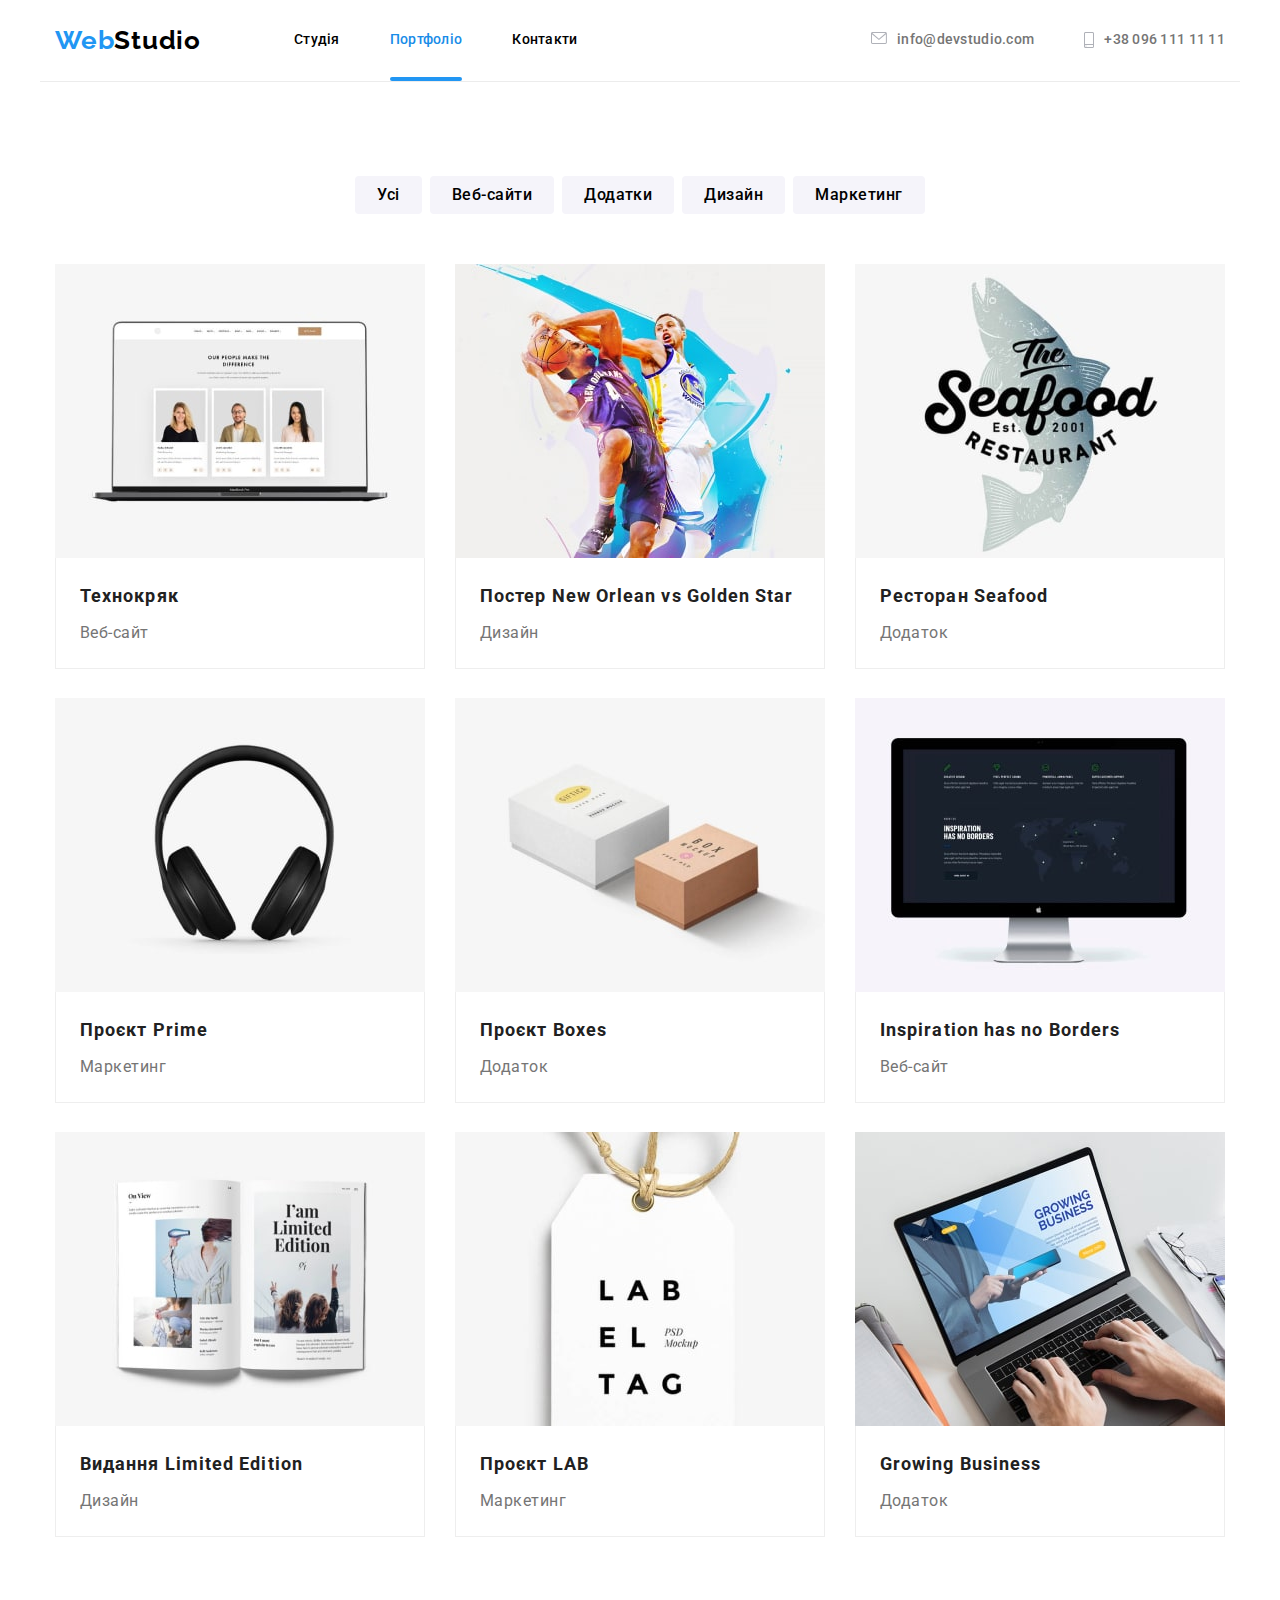
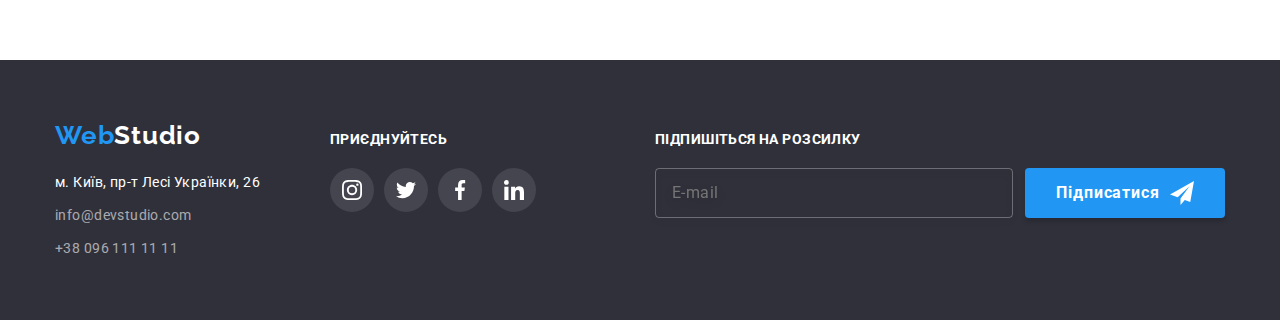
==== portfolio.html @ 1640b94d "1" ====
<!DOCTYPE html>
<html lang="uk">
  <head>
    <meta charset="UTF-8" />
    <meta http-equiv="X-UA-Compatible" content="IE=edge" />
    <meta name="viewport" content="width=device-width, initial-scale=1.0" />
    <link rel="preconnect" href="https://fonts.googleapis.com" />
    <link rel="preconnect" href="https://fonts.gstatic.com" crossorigin />
    <link
      href="https://fonts.googleapis.com/css2?family=Roboto:wght@400;500;700;900&display=swap"
      rel="stylesheet"
    />
    <link rel="preconnect" href="https://fonts.googleapis.com" />
    <link rel="preconnect" href="https://fonts.gstatic.com" crossorigin />
    <link
      href="https://fonts.googleapis.com/css2?family=Raleway:wght@700&display=swap"
      rel="stylesheet"
    />
    <title>Portfolio</title>
    <link
      rel="stylesheet"
      href="https://cdnjs.cloudflare.com/ajax/libs/modern-normalize/1.1.0/modern-normalize.min.css"
    />
    <link rel="stylesheet" href="./css/main.min.css" />
  </head>
  <body>
    <!-- Header -->

<header>
    <div class="container-clients line">
        <nav class="navigation">
            <a class="logo-navigation link" href="./index.html"><span class="logo-navigation__text">Web</span>Studio</a>
            <ul class="list-navigation list">
                <li class="item-navigation"><a class="item-navigation__link link" href="./index.html">Студія</a></li>
                <li class="item-navigation"><a class="item-navigation__link link active current" href="./portfolio.html">Портфоліо</a></li>
                <li class="item-navigation"><a class="item-navigation__link link" href="#contacts">Контакти</a></li>
            </ul>
        </nav>
        <ul class="list-adress list link">
            <li class="item-adress"><a class="item-adress__link link" href="mailto:info@devstudio.com">
              <svg class="item-adress__icon" width="16" height="12">
        <use href="./img/icons.svg#icon-envelope"></use>
        </svg>
        info@devstudio.com</a>
            </li>
            <li class="item-adress"><a class="item-adress__phone link" href="tel:+380961111111">
              <svg class="item-adress__icon" width="10" height="16">
        <use href="./img/icons.svg#icon-smartphone"></use>
        </svg>
        +38 096 111 11 11</a></li>
        </ul>
    </div> 
 </header>

    <!--Main-->
    <main>
      <!-- Progect-->
      <section class="progect container-hero clients">
        <h1 hidden>Наші роботи</h1>
        <ul class="list-progect list">
          <li class="list-progect__item">
            <button
              type="button"
              class="list-progect__button container__button"
            >
              Усі
            </button>
          </li>
          <li class="list-progect__item">
            <button
              type="button"
              class="list-progect__button container__button"
            >
              Веб-сайти
            </button>
          </li>
          <li class="list-progect__item">
            <button
              type="button"
              class="list-progect__button container__button"
            >
              Додатки
            </button>
          </li>
          <li class="list-progect__item">
            <button
              type="button"
              class="list-progect__button container__button"
            >
              Дизайн
            </button>
          </li>
          <li class="list-progect__item">
            <button
              type="button"
              class="list-progect__button container__button"
            >
              Маркетинг
            </button>
          </li>
        </ul>

        <!--Images-->
        <ul class="cards list">
          <li class="list-cards">
            <a class="list-cards__link link" href="#">
              <div class="hidden">
                <img
                  class="list-cards__link--hidden link"
                  src="./img/img12.jpg"
                  alt="laptop"
                  width="370"
                  height="294"
                />
                <div class="list-cards__description--hidden">
                  <p class="list-cards__text--hidden">
                    Ресурс пропонує комплексні пропозиції з різним рівнем
                    функціоналу та сервісів. Все це дозволить відвідувачу
                    отримати вичерпні відомості про компанію чи приватну особу.
                  </p>
                </div>
              </div>
              <div class="list-cards__box container-cards">
                <h2 class="list-cards__title">Технокряк</h2>
                <p class="list-cards__description">Веб-сайт</p>
              </div>
            </a>
          </li>
          <li class="list-cards">
            <a class="list-cards__link link" href="#">
              <div class="hidden">
                <img
                  class="list-cards__link--hidden"
                  src="./img/img22.jpg"
                  alt="basketball"
                  width="370"
                  height="294"
                />
                <div class="list-cards__description--hidden">
                  <p class="list-cards__text--hidden">
                    Ресурс пропонує комплексні пропозиції з різним рівнем
                    функціоналу та сервісів. Все це дозволить відвідувачу
                    отримати вичерпні відомості про компанію чи приватну особу.
                  </p>
                </div>
              </div>

              <div class="list-cards__box container-cards">
                <h2 class="list-cards__title">
                  Постер New Orlean vs Golden Star
                </h2>
                <p class="list-cards__description">Дизайн</p>
              </div>
            </a>
          </li>
          <li class="list-cards">
            <a class="list-cards__link link" href="#">
              <div class="hidden">
                <img
                  class="list-cards__link--hidden"
                  src="./img/img32.jpg"
                  alt="Seafood"
                  width="370"
                  height="294"
                />
                <div class="list-cards__description--hidden">
                  <p class="list-cards__text--hidden">
                    Ресурс пропонує комплексні пропозиції з різним рівнем
                    функціоналу та сервісів. Все це дозволить відвідувачу
                    отримати вичерпні відомості про компанію чи приватну особу.
                  </p>
                </div>
              </div>
              <div class="list-cards__box container-cards">
                <h2 class="list-cards__title">Ресторан Seafood</h2>
                <p class="list-cards__description">Додаток</p>
              </div>
            </a>
          </li>
          <li class="list-cards">
            <a class="list-cards__link link" href="#">
              <div class="hidden">
                <img
                  class="list-cards__link--hidden"
                  src="./img/img42.jpg"
                  alt="hearphones"
                  width="370"
                  height="294"
                />
                <div class="list-cards__description--hidden">
                  <p class="list-cards__text--hidden">
                    Ресурс пропонує комплексні пропозиції з різним рівнем
                    функціоналу та сервісів. Все це дозволить відвідувачу
                    отримати вичерпні відомості про компанію чи приватну особу.
                  </p>
                </div>
              </div>

              <div class="list-cards__box container-cards">
                <h2 class="list-cards__title">Проєкт Prime</h2>
                <p class="list-cards__description">Маркетинг</p>
              </div>
            </a>
          </li>
          <li class="list-cards">
            <a class="list-cards__link link" href="#">
              <div class="hidden">
                <img
                  class="list-cards__link--hidden"
                  src="./img/img52.jpg"
                  alt="Boxes"
                  width="370"
                  height="294"
                />
                <div class="list-cards__description--hidden">
                  <p class="list-cards__text--hidden">
                    Ресурс пропонує комплексні пропозиції з різним рівнем
                    функціоналу та сервісів. Все це дозволить відвідувачу
                    отримати вичерпні відомості про компанію чи приватну особу.
                  </p>
                </div>
              </div>

              <div class="list-cards__box container-cards">
                <h2 class="list-cards__title">Проєкт Boxes</h2>
                <p class="list-cards__description">Додаток</p>
              </div>
            </a>
          </li>
          <li class="list-cards">
            <a class="list-cards__link link" href="#">
              <div class="hidden">
                <img
                  class="list-cards__link--hidden"
                  src="./img/img62.jpg"
                  alt="Monitor"
                  width="370"
                  height="294"
                />
                <div class="list-cards__description--hidden">
                  <p class="list-cards__text--hidden">
                    Ресурс пропонує комплексні пропозиції з різним рівнем
                    функціоналу та сервісів. Все це дозволить відвідувачу
                    отримати вичерпні відомості про компанію чи приватну особу.
                  </p>
                </div>
              </div>

              <div class="list-cards__box container-cards">
                <h2 class="list-cards__title">Inspiration has no Borders</h2>
                <p class="list-cards__description">Веб-сайт</p>
              </div>
            </a>
          </li>
          <li class="list-cards">
            <a class="list-cards__link link" href="#">
              <div class="hidden">
                <img
                  class="list-cards__link--hidden"
                  src="./img/img72.jpg"
                  alt="Journal"
                  width="370"
                  height="294"
                />
                <div class="list-cards__description--hidden">
                  <p class="list-cards__text--hidden">
                    Ресурс пропонує комплексні пропозиції з різним рівнем
                    функціоналу та сервісів. Все це дозволить відвідувачу
                    отримати вичерпні відомості про компанію чи приватну особу.
                  </p>
                </div>
              </div>

              <div class="list-cards__box container-cards">
                <h2 class="list-cards__title">Видання Limited Edition</h2>
                <p class="list-cards__description">Дизайн</p>
              </div>
            </a>
          </li>
          <li class="list-cards">
            <a class="list-cards__link link" href="#">
              <div class="hidden">
                <img
                  class="list-cards__link--hidden"
                  src="./img/img82.jpg"
                  alt="Tag"
                  width="370"
                  height="294"
                />
                <div class="list-cards__description--hidden">
                  <p class="list-cards__text--hidden">
                    Ресурс пропонує комплексні пропозиції з різним рівнем
                    функціоналу та сервісів. Все це дозволить відвідувачу
                    отримати вичерпні відомості про компанію чи приватну особу.
                  </p>
                </div>
              </div>

              <div class="list-cards__box container-cards">
                <h2 class="list-cards__title">Проєкт LAB</h2>
                <p class="list-cards__description">Маркетинг</p>
              </div>
            </a>
          </li>
          <li class="list-cards">
            <a class="list-cards__link link" href="#">
              <div class="hidden">
                <img
                  class="list-cards__link--hidden"
                  src="./img/img92.jpg"
                  alt="Notebook"
                  width="370"
                  height="294"
                />
                <div class="list-cards__description--hidden">
                  <p class="list-cards__text--hidden">
                    Ресурс пропонує комплексні пропозиції з різним рівнем
                    функціоналу та сервісів. Все це дозволить відвідувачу
                    отримати вичерпні відомості про компанію чи приватну особу.
                  </p>
                </div>
              </div>

              <div class="list-cards__box container-cards">
                <h2 class="list-cards__title">Growing Business</h2>
                <p class="list-cards__description">Додаток</p>
              </div>
            </a>
          </li>
        </ul>
      </section>
    </main>

    <!-- Footer -->
 <footer>
    <div class="footer container-hero">
      <div class="list-footer">
    <a class="logo-footer link" href="./index.html"><span class="logo-navigation__text">Web</span>Studio</a>
    <address class="adress">
        <ul class="list-footer__adress list">
            
            <li class="list-adress__item" id="contacts"><a class="list-adress__link link" target="_blank" rel="noopener noreferrer nofollow"
                    href="https://goo.gl/maps/8ZdvYXHcTq7ifbDh6">
                    м. Київ, пр-т Лесі Українки, 26</a>
            </li>
            
            <li class="list-adress__item"><a class="list-adress__mail link"
                    href="mailto:info@devstudio.com">info@devstudio.com</a>
            </li>
            
            <li class="list-adress__item"><a class="list-adress__phone link" href="tel:+380961111111">+38 096 111 11 11</a>
            </li>  
        </ul>
    </address>
    </div>


    <div class="joinus">
      <ul class="list-joinus list">
        <li class="list-joinus__text">Приєднуйтесь</li>
        <li>
          <ul class="list-social list">
            <li class="list-social__item"><a class="list-social__link link" href="">
              <svg class="list-social__icon" width="20" height="20">
                      <use href="./img/icons.svg#icon-instagram"></use>
                    </svg>
            </a></li>
            <li class="list-social__item"><a class="list-social__link link" href="">
              <svg class="list-social__icon" width="20" height="20">
                      <use href="./img/icons.svg#icon-twitter"></use>
                    </svg>
            </a></li>
            <li class="list-social__item"><a class="list-social__link link" href="">
              <svg class="list-social__icon" width="20" height="20">
                      <use href="./img/icons.svg#icon-facebook"></use>
                    </svg>
            </a></li>
            <li class="list-social__item"><a class="list-social__link link" href="">
              <svg class="list-social__icon" width="20" height="20">
                      <use href="./img/icons.svg#icon-linkedin"></use>
                    </svg>
            </a></li>
          </ul>
        </li>
      </ul>
    </div>
    
        <!-- Subscribe -->
    <div class="footer-form">
      <form name="sub_form" class="form">
        <p class="list-joinus__text">Підпишіться на розсилку</p>
        <div class="send-form">
          <label for="send" class="send-form__label">
            <input type="email" name="email_input" class="send-form__input" placeholder="E-mail" id="send">
          </label>
            <button type="submit" class="send-form__button" data-modal-open>
              Підписатися
              <svg class="send-form__icon" width="24" height="24">
                      <use href="./img/icons.svg#icon-send"></use>
                    </svg>
              </button>
        </div>
        </form> 
    </div> 
    </div>
 </footer>
  </body>
</html>
---- css/main.min.css ----
.clients{padding-top:94px;padding-bottom:94px}html{-webkit-box-sizing:border-box;box-sizing:border-box}*,*::before,*::after{-webkit-box-sizing:inherit;box-sizing:inherit}.list{list-style:none;margin-top:0;margin-bottom:0}.link{text-decoration:none}.current{color:#188ce8}.link.current{color:#188ce8}body{color:#212121;font-family:"Roboto",sans-serif}h2,h3,p{margin-top:0;margin-bottom:0}.container-hero,.container-clients{margin-left:auto;margin-right:auto;width:1200px;padding-left:15px;padding-right:15px}.container-clients{display:-webkit-box;display:-ms-flexbox;display:flex;-webkit-box-align:center;-ms-flex-align:center;align-items:center}.container__button{padding:6px 22px}.container-cards{padding:20px 24px}.list-progect__button{color:#000;background-color:#f5f4fa;cursor:pointer;font-weight:500;font-size:16px;line-height:1.63;text-align:center;letter-spacing:.03em;border-radius:4px;border:none;font-family:inherit;-webkit-transition:color background-color box-shadow 250ms cubic-bezier(0.4, 0, 0.2, 1);transition:color background-color box-shadow 250ms cubic-bezier(0.4, 0, 0.2, 1)}.list-progect__button:hover,.list-progect__button:focus,.list-progect__button .active-button{color:#fff;background-color:#2196f3;-webkit-box-shadow:0px 3px 1px rgba(0,0,0,.1),0px 1px 2px rgba(0,0,0,.08),0px 2px 2px rgba(0,0,0,.12);box-shadow:0px 3px 1px rgba(0,0,0,.1),0px 1px 2px rgba(0,0,0,.08),0px 2px 2px rgba(0,0,0,.12);-webkit-transition:color background-color box-shadow 250ms cubic-bezier(0.4, 0, 0.2, 1);transition:color background-color box-shadow 250ms cubic-bezier(0.4, 0, 0.2, 1)}.button{color:#fff;background-color:#2196f3;padding:0;width:216px;height:50px;cursor:pointer;font-weight:700;font-size:16px;line-height:1.87;letter-spacing:.06em;border-radius:4px;border:none;font-family:inherit}.button:hover,.button:focus,.button .active-button{color:#fff;background-color:#188ce8;-webkit-box-shadow:0px 4px 4px rgba(0,0,0,.15);box-shadow:0px 4px 4px rgba(0,0,0,.15);border-radius:4px;-webkit-transition:color background-color box-shadow 250ms cubic-bezier(0.4, 0, 0.2, 1);transition:color background-color box-shadow 250ms cubic-bezier(0.4, 0, 0.2, 1)}.list-progect{display:-webkit-box;display:-ms-flexbox;display:flex;-webkit-box-pack:center;-ms-flex-pack:center;justify-content:center;padding:0;margin-bottom:50px}.list-progect .list-progect__item:not(:last-child){margin-right:8px}.line{border:1px solid #ececec;border-top-style:none;border-left-style:none;border-right-style:none}header{background-color:#fff}.navigation{display:-webkit-box;display:-ms-flexbox;display:flex;-webkit-box-align:center;-ms-flex-align:center;align-items:center}.logo-navigation{display:inline-block;margin-right:93px;padding:25px 0}.logo-navigation__text{color:#2196f3;font-family:"Raleway",sans-serif;font-weight:700;font-size:26px;line-height:1.19;letter-spacing:.03em}.logo-navigation,.logo-footer{color:#000;font-family:"Raleway",sans-serif;font-weight:700;font-size:26px;line-height:1.19;letter-spacing:.03em}.list-navigation{display:-webkit-box;display:-ms-flexbox;display:flex;color:#000;font-weight:500;font-size:14px;line-height:1.14;letter-spacing:.02em;padding-left:0}.list-navigation .item-navigation:not(:last-child){margin-right:50px}.item-navigation__link{color:#000;padding:32px 0}.item-navigation__link:hover,.item-navigation__link:focus{color:#2196f3;-webkit-transition:color 250ms cubic-bezier(0.4, 0, 0.2, 1);transition:color 250ms cubic-bezier(0.4, 0, 0.2, 1)}.list-adress{margin-left:auto;padding:0;display:-webkit-box;display:-ms-flexbox;display:flex}.list-adress .item-adress:not(:last-child){margin-right:50px}.item-adress:hover,.item-adress:focus .item-adress__icon{fill:#2196f3;-webkit-transition:fill 250ms cubic-bezier(0.4, 0, 0.2, 1);transition:fill 250ms cubic-bezier(0.4, 0, 0.2, 1)}.item-adress__link{color:#757575;font-weight:500;font-size:14px;line-height:1.14;letter-spacing:.02em;padding:32px 0;display:-webkit-box;display:-ms-flexbox;display:flex;-webkit-box-pack:center;-ms-flex-pack:center;justify-content:center}.item-adress__link:hover,.item-adress__link:focus{color:#2196f3;-webkit-transition:color 250ms cubic-bezier(0.4, 0, 0.2, 1);transition:color 250ms cubic-bezier(0.4, 0, 0.2, 1)}.item-adress__link:hover .item-adress__icon{fill:#2196f3;-webkit-transition:fill 250ms cubic-bezier(0.4, 0, 0.2, 1);transition:fill 250ms cubic-bezier(0.4, 0, 0.2, 1)}.item-adress__phone{color:#757575;font-weight:500;font-size:14px;line-height:1.14;letter-spacing:.02em;padding:32px 0;display:-webkit-box;display:-ms-flexbox;display:flex;-webkit-box-pack:center;-ms-flex-pack:center;justify-content:center}.item-adress__phone:hover,.item-adress__phone:focus{color:#2196f3;-webkit-transition:color 250ms cubic-bezier(0.4, 0, 0.2, 1);transition:color 250ms cubic-bezier(0.4, 0, 0.2, 1)}.item-adress__phone:hover .item-adress__icon{fill:#2196f3;-webkit-transition:fill 250ms cubic-bezier(0.4, 0, 0.2, 1);transition:fill 250ms cubic-bezier(0.4, 0, 0.2, 1)}.item-adress__icon{margin-right:10px;fill:#afb1b8}.item-adress__icon:hover,.item-adress__icon:focus{fill:#2196f3;-webkit-transition:fill 250ms cubic-bezier(0.4, 0, 0.2, 1);transition:fill 250ms cubic-bezier(0.4, 0, 0.2, 1)}.list-adress__link:hover,.list-adress__link:focus{color:#2196f3;-webkit-transition:color 250ms cubic-bezier(0.4, 0, 0.2, 1);transition:color 250ms cubic-bezier(0.4, 0, 0.2, 1)}.active-link{color:#2196f3}.item-navigation{position:relative}.active::after{position:absolute;display:inline-block;content:"";width:100%;height:4px;background:#2196f3;border-radius:2px;top:45px;left:0}h1{color:#fff;font-weight:900;font-size:44px;line-height:1.4;letter-spacing:.06em;text-transform:uppercase}.hero__text{margin:0 auto 30px;width:696px}.hero{background-color:#2f303a;padding-top:200px;text-align:center;padding-bottom:200px;background-repeat:no-repeat;background-position:center;background-size:cover;background-image:-webkit-gradient(linear, left top, left bottom, from(rgba(47, 48, 58, 0.4)), to(rgba(47, 48, 58, 0.4))),url(../img/main1.jpg);background-image:linear-gradient(rgba(47, 48, 58, 0.4), rgba(47, 48, 58, 0.4)),url(../img/main1.jpg)}.benefits{display:-webkit-box;display:-ms-flexbox;display:flex;padding:0}.benefits .list-benefits:not(:last-child){margin-right:30px}.item-benefits{width:270px;height:120px;background:#f5f4fa;border-radius:4px;margin-bottom:30px;display:-webkit-box;display:-ms-flexbox;display:flex;-webkit-box-pack:center;-ms-flex-pack:center;justify-content:center;-webkit-box-align:center;-ms-flex-align:center;align-items:center}.item-benefits__title{font-weight:700;font-size:14px;line-height:1.14;letter-spacing:.03em;text-transform:uppercase;margin-bottom:10px}.item-benefits__text{color:#757575;font-weight:400;font-size:14px;line-height:1.7;letter-spacing:.03em;margin-top:0;margin-bottom:0}.servises{margin-bottom:94px}.servises__text{font-weight:700;font-size:36px;line-height:1.2;text-align:center;letter-spacing:.03em;margin-bottom:50px}.list-servises{display:-webkit-box;display:-ms-flexbox;display:flex;padding:0}.list-servises .item-servises:not(:last-child){margin-right:30px}.list-team{display:-webkit-box;display:-ms-flexbox;display:flex;padding:0px}.list-team .item-team:not(:last-child){margin-right:30px}.item-team{background-color:#fff;width:270px;-webkit-box-shadow:0px 1px 3px rgba(0,0,0,.12),0px 1px 1px rgba(0,0,0,.14),0px 2px 1px rgba(0,0,0,.2);box-shadow:0px 1px 3px rgba(0,0,0,.12),0px 1px 1px rgba(0,0,0,.14),0px 2px 1px rgba(0,0,0,.2);border-radius:0px 0px 4px 4px}.item-team:hover,.item-team:focus{-webkit-transform:scale(1.1);transform:scale(1.1)}.item-team .item-card__icon{fill:#afb1b8}.item-team .list-card{display:-webkit-box;display:-ms-flexbox;display:flex;-webkit-box-pack:center;-ms-flex-pack:center;justify-content:center;margin-top:16px;padding:0}.item-team .item-card__link{display:block;border-radius:50%;width:100%;height:100%;display:-webkit-box;display:-ms-flexbox;display:flex;-webkit-box-pack:center;-ms-flex-pack:center;justify-content:center;-webkit-box-align:center;-ms-flex-align:center;align-items:center;-webkit-transition:color 250ms cubic-bezier(0.4, 0, 0.2, 1);transition:color 250ms cubic-bezier(0.4, 0, 0.2, 1)}.item-team .item-card__link:hover,.item-team .item-card__link:focus{background-color:#2196f3;-webkit-transition:background-color 250ms cubic-bezier(0.4, 0, 0.2, 1);transition:background-color 250ms cubic-bezier(0.4, 0, 0.2, 1)}.item-team .item-card__link:hover .item-card__icon{fill:#fff;-webkit-transition:fill 250ms cubic-bezier(0.4, 0, 0.2, 1);transition:fill 250ms cubic-bezier(0.4, 0, 0.2, 1)}.item-servises{position:relative}.item-servises__text{display:-webkit-box;display:-ms-flexbox;display:flex;-webkit-box-pack:center;-ms-flex-pack:center;justify-content:center;-webkit-box-align:center;-ms-flex-align:center;align-items:center;position:absolute;bottom:0;width:100%;height:70px;font-weight:700;font-size:14px;line-height:1.18;letter-spacing:.03em;text-transform:uppercase;color:#fff;background:rgba(47,48,58,.8)}.social-icon{-webkit-box-pack:center;-ms-flex-pack:center;justify-content:center}.item-card{width:44px;height:44px;margin-right:10px;padding-bottom:0}.item-card:nth-last-child(1){margin-right:0}.item-team__text{padding-top:30px;padding-bottom:30px}.item-servises__image{display:block}.item-team__name{font-weight:500;font-size:16px;line-height:1.2;text-align:center;letter-spacing:.03em;margin-bottom:10px}.item-team__spot{color:#757575;font-weight:400;font-size:16px;line-height:1.2;text-align:center;letter-spacing:.03em}.team{background-color:#f5f4fa}.servises__text{font-weight:700;font-size:36px;line-height:1.2;text-align:center;letter-spacing:.03em;margin-bottom:50px}.list-box{display:-webkit-box;display:-ms-flexbox;display:flex;padding:0;-webkit-box-pack:justify;-ms-flex-pack:justify;justify-content:space-between}.item-box{width:170px;height:92px;border:1px solid #afb1b8;border-radius:4px;-webkit-transition:color 250ms cubic-bezier(0.4, 0, 0.2, 1);transition:color 250ms cubic-bezier(0.4, 0, 0.2, 1)}.item-box:hover{border-color:#2196f3}.item-box:hover .item-box__icon{fill:#2196f3}.item-box__link{display:-webkit-box;display:-ms-flexbox;display:flex;-webkit-box-pack:center;-ms-flex-pack:center;justify-content:center;-webkit-box-align:center;-ms-flex-align:center;align-items:center;width:100%;height:100%;padding:0}.item-box__icon{fill:#afb1b8;-webkit-transition:color 250ms cubic-bezier(0.4, 0, 0.2, 1);transition:color 250ms cubic-bezier(0.4, 0, 0.2, 1)}footer{background-color:#2f303a;padding:60px 0}.logo-footer{color:#fff;display:inline-block;margin-bottom:20px}.list-adress__link{color:#fff;font-family:"Roboto",sans-serif;font-style:normal;font-weight:400;font-size:14px;line-height:1.7;letter-spacing:.03em;-webkit-transition:color border 250ms cubic-bezier(0.4, 0, 0.2, 1);transition:color border 250ms cubic-bezier(0.4, 0, 0.2, 1)}.list-adress__item{padding:0;margin-bottom:9px}.list-adress__item:nth-last-child(1){margin-bottom:0}.list-adress__mail,.list-adress__phone{font-family:"Roboto",sans-serif;font-style:normal;font-weight:400;font-size:14px;line-height:1.7;letter-spacing:.03em;color:rgba(255,255,255,.6);-webkit-transition:color border 250ms cubic-bezier(0.4, 0, 0.2, 1);transition:color border 250ms cubic-bezier(0.4, 0, 0.2, 1)}.list-adress__mail:hover,.list-adress__mail:focus,.list-adress__phone:hover,.list-adress__phone:focus{color:#2196f3}.list-footer__adress{padding-left:0}.footer{display:-webkit-box;display:-ms-flexbox;display:flex;-webkit-box-align:baseline;-ms-flex-align:baseline;align-items:baseline}.list-joinus__text{font-weight:700;font-size:14px;line-height:1.14;letter-spacing:.03em;text-transform:uppercase;color:#fff;margin-bottom:20px}.list-footer{margin-right:70px}.list-joinus{padding:0}.list-social{padding:0;display:-webkit-box;display:-ms-flexbox;display:flex;-webkit-box-pack:center;-ms-flex-pack:center;justify-content:center}.list-social__item{width:44px;height:44px;margin-right:10px;padding-bottom:0;border-radius:50%;background-color:rgba(255,255,255,.1)}.list-social__item:nth-last-child(1){margin-right:0}.list-social__item:hover{background-color:#2196f3;-webkit-transition:background-color 250ms cubic-bezier(0.4, 0, 0.2, 1);transition:background-color 250ms cubic-bezier(0.4, 0, 0.2, 1)}.list-social__link{width:100%;height:100%;display:-webkit-box;display:-ms-flexbox;display:flex;-webkit-box-pack:center;-ms-flex-pack:center;justify-content:center;-webkit-box-align:center;-ms-flex-align:center;align-items:center}.list-social__icon{fill:#fff}.footer-form{margin-left:auto;height:86px}.send-form__label{width:358px}.form input{width:358px;height:50px;background-color:rgba(0,0,0,0);border:none;border:1px solid rgba(255,255,255,.3);-webkit-filter:drop-shadow(0px 4px 4px rgba(0, 0, 0, 0.15));filter:drop-shadow(0px 4px 4px rgba(0, 0, 0, 0.15));border-radius:4px}.send-form{display:-webkit-box;display:-ms-flexbox;display:flex;-ms-flex-line-pack:center;align-content:center}.send-form__input{width:358px;height:50px;font-family:"Roboto",sans-serif;font-weight:400;font-size:16px;letter-spacing:.03em;line-height:16px;padding:15px 16px;background-color:rgba(0,0,0,0);border:1px solid rgba(255,255,255,.3);-webkit-box-sizing:border-box;box-sizing:border-box;-webkit-filter:drop-shadow(0px 4px 4px rgba(0, 0, 0, 0.15));filter:drop-shadow(0px 4px 4px rgba(0, 0, 0, 0.15));border-radius:4px;color:rgba(255,255,255,.6)}.send-form__input:focus{border:1px solid #2196f3;-webkit-box-shadow:0px 1px 1px rgba(0,0,0,.12),0px 4px 4px rgba(0,0,0,.06),1px 4px 6px rgba(0,0,0,.16);box-shadow:0px 1px 1px rgba(0,0,0,.12),0px 4px 4px rgba(0,0,0,.06),1px 4px 6px rgba(0,0,0,.16);outline:none}.send-form__button{display:-webkit-box;display:-ms-flexbox;display:flex;-webkit-box-pack:center;-ms-flex-pack:center;justify-content:center;-webkit-box-align:center;-ms-flex-align:center;align-items:center;font-family:inherit;background:#2196f3;width:200px;height:50px;margin-left:12px;border:none;-webkit-box-shadow:0px 4px 4px rgba(0,0,0,.15);box-shadow:0px 4px 4px rgba(0,0,0,.15);border-radius:4px;cursor:pointer;-webkit-transition:all 250ms,cubic-bezier(0.4, 0, 0.2, 1);transition:all 250ms,cubic-bezier(0.4, 0, 0.2, 1);font-weight:700;font-size:16px;line-height:1.875;letter-spacing:.06em;color:#fff}.send-form__button:hover,.send-form__button:focus{color:#fff;background-color:#188ce8;-webkit-box-shadow:0px 4px 4px rgba(0,0,0,.15);box-shadow:0px 4px 4px rgba(0,0,0,.15);border-radius:4px;-webkit-transition:color background-color box-shadow 250ms cubic-bezier(0.4, 0, 0.2, 1);transition:color background-color box-shadow 250ms cubic-bezier(0.4, 0, 0.2, 1)}.send-form__icon{fill:#fff;margin-left:10px}.text_sub_s{font-weight:700;font-size:16px;line-height:1.88;letter-spacing:.06em;color:#fff;display:-webkit-box;display:-ms-flexbox;display:flex;-webkit-box-pack:center;-ms-flex-pack:center;justify-content:center;-webkit-box-align:center;-ms-flex-align:center;align-items:center}.modal-backdrop{position:fixed;top:0;bottom:0;left:0;right:0;background-color:rgba(0,0,0,.2);opacity:1;-webkit-transition:opacity 500ms,visibility 500ms;transition:opacity 500ms,visibility 500ms}.modal{width:528px;position:absolute;top:50%;left:50%;-webkit-transform:translate(-50%, -50%) scale(1);transform:translate(-50%, -50%) scale(1);opacity:1;-webkit-transition:-webkit-transform 250ms cubic-bezier(0.4, 0, 0.2, 1);transition:-webkit-transform 250ms cubic-bezier(0.4, 0, 0.2, 1);transition:transform 250ms cubic-bezier(0.4, 0, 0.2, 1);transition:transform 250ms cubic-bezier(0.4, 0, 0.2, 1), -webkit-transform 250ms cubic-bezier(0.4, 0, 0.2, 1);background-color:#fff;padding:40px}.is-hidden{visibility:hidden;opacity:0;pointer-events:none}.modal-btn{position:absolute;top:8px;right:8px;cursor:pointer;-webkit-box-align:center;-ms-flex-align:center;align-items:center;background:#fff;width:30px;height:30px;border:1px solid rgba(0,0,0,.1);border-radius:50%}.modal-btn:hover{fill:#2196f3;-webkit-transition:background-color 250ms cubic-bezier(0.4, 0, 0.2, 1);transition:background-color 250ms cubic-bezier(0.4, 0, 0.2, 1)}.modal-icon{width:100%;height:100%;display:-webkit-box;display:-ms-flexbox;display:flex;-webkit-box-pack:center;-ms-flex-pack:center;justify-content:center;-webkit-box-align:center;-ms-flex-align:center;align-items:center}.par_txt{font-weight:700;font-size:20px;line-height:1.17;letter-spacing:.06em;color:#000;text-align:center;margin-bottom:12px}.span_name{font-weight:400;text-align:start;font-size:12px;line-height:1.71;letter-spacing:.03em;color:#757575}.modal_forms{margin-bottom:10px}.forms_input{width:448px;height:40px;border-radius:4px;border:1px solid rgba(33,33,33,.2);padding-left:40px;-webkit-transition:border 250ms cubic-bezier(0.4, 0, 0.2, 1);transition:border 250ms cubic-bezier(0.4, 0, 0.2, 1)}.forms_input:hover,.forms_input:focus{border:1px solid #2196f3;outline:none}.forms_input:hover+svg,.forms_input:focus+svg{fill:#2196f3}.forms_label{position:relative}.icon_form{position:absolute;width:18px;height:18px;left:15px;top:2px}.commits{width:448px;height:120px;border:1px solid rgba(33,33,33,.2);-webkit-box-sizing:border-box;box-sizing:border-box;border-radius:4px;resize:none;padding:12px 16px}.commits:hover,.commits:focus{border:1px solid #2196f3;outline:none;-webkit-transition:border 250ms cubic-bezier(0.4, 0, 0.2, 1);transition:border 250ms cubic-bezier(0.4, 0, 0.2, 1)}.commitl{margin-bottom:20px}textarea::-webkit-input-placeholder{font-weight:400;font-size:12px;line-height:1.71;letter-spacing:.01em}textarea::-moz-placeholder{font-weight:400;font-size:12px;line-height:1.71;letter-spacing:.01em}textarea:-ms-input-placeholder{font-weight:400;font-size:12px;line-height:1.71;letter-spacing:.01em}textarea::-ms-input-placeholder{font-weight:400;font-size:12px;line-height:1.71;letter-spacing:.01em}textarea::placeholder{font-weight:400;font-size:12px;line-height:1.71;letter-spacing:.01em}.sogl_check{position:absolute;width:1px;height:1px;margin:-1px;border:0;padding:0;white-space:nowrap;-webkit-clip-path:inset(100%);clip-path:inset(100%);clip:rect(0 0 0 0);overflow:hidden}.sogl_check:checked+.checkbox_icon{background-color:#2196f3;background-image:url(../img/Check.svg);background-size:contain;background-origin:content-box;border:2px solid rgba(0,0,0,0);background-repeat:no-repeat;border-radius:4px}.soglasie_link{padding-left:3px;font-size:14px;line-height:1.7;letter-spacing:.03em;color:#2196f3}.checkbox_icon{display:-webkit-box;display:-ms-flexbox;display:flex;width:16px;height:15px;border:2px solid #212121;border-radius:4px;margin-right:9px;cursor:pointer}.modal_form_btn{display:block;margin:30px auto 0;font-family:inherit;background:#2196f3;width:200px;height:50px;border:none;-webkit-box-shadow:0px 4px 4px rgba(0,0,0,.15);box-shadow:0px 4px 4px rgba(0,0,0,.15);border-radius:4px;cursor:pointer;-webkit-transition:background-color 250ms cubic-bezier(0.4, 0, 0.2, 1);transition:background-color 250ms cubic-bezier(0.4, 0, 0.2, 1)}.modal_form_btn:hover,.modal_form_btn:focus{color:#fff;background-color:#188ce8;-webkit-box-shadow:0px 4px 4px rgba(0,0,0,.15);box-shadow:0px 4px 4px rgba(0,0,0,.15);border-radius:4px;-webkit-transition:color 250ms cubic-bezier(0.4, 0, 0.2, 1);transition:color 250ms cubic-bezier(0.4, 0, 0.2, 1)}.modal_form_txt{cursor:pointer;font-weight:700;font-size:16px;line-height:1.88;-webkit-box-align:center;-ms-flex-align:center;align-items:center;text-align:center;letter-spacing:.06em;color:#fff}.agree{font-weight:400;font-size:14px;line-height:1.71;letter-spacing:.03em;color:#757575}.soglasie{display:-webkit-box;display:-ms-flexbox;display:flex;-webkit-box-pack:center;-ms-flex-pack:center;justify-content:center;-webkit-box-align:center;-ms-flex-align:center;align-items:center}.cards{padding:0;display:-webkit-box;display:-ms-flexbox;display:flex;-ms-flex-wrap:wrap;flex-wrap:wrap}.list-cards{width:370px;height:404px;margin-right:30px;margin-bottom:30px}.list-cards:nth-child(3n){margin-right:0}.list-cards__link{display:block;-webkit-transition:color background-color box-shadow 250ms cubic-bezier(0.4, 0, 0.2, 1);transition:color background-color box-shadow 250ms cubic-bezier(0.4, 0, 0.2, 1)}.list-cards__link:hover .list-cards__description--hidden{-webkit-transform:translateY(0);transform:translateY(0)}.list-cards__link:hover{-webkit-box-shadow:0px 1px 1px rgba(0,0,0,.12),0px 4px 4px rgba(0,0,0,.06),1px 4px 6px rgba(0,0,0,.16);box-shadow:0px 1px 1px rgba(0,0,0,.12),0px 4px 4px rgba(0,0,0,.06),1px 4px 6px rgba(0,0,0,.16)}.list-cards__link--hidden{display:block}.list-cards__box{border:1px solid #eee;border-top-style:none}.hidden{position:relative;overflow:hidden}.list-cards__description--hidden{display:-webkit-box;display:-ms-flexbox;display:flex;-webkit-box-pack:center;-ms-flex-pack:center;justify-content:center;-webkit-box-align:center;-ms-flex-align:center;align-items:center;background-color:rgba(33,150,243,.9);position:absolute;bottom:0;left:0;height:100%;width:100%;color:#fff;font-size:20px;padding-left:24px;padding-right:24px;-webkit-transform:translateY(101%);transform:translateY(101%);-webkit-transition:-webkit-transform 250ms linear;transition:-webkit-transform 250ms linear;transition:transform 250ms linear;transition:transform 250ms linear, -webkit-transform 250ms linear;-webkit-transition-timing-function:cubic-bezier(0.4, 0, 0.2, 1);transition-timing-function:cubic-bezier(0.4, 0, 0.2, 1)}.list-cards__text--hidden{font-weight:400;font-size:18px;line-height:1.5;letter-spacing:.03em;color:#fff;-webkit-transition:color background-color box-shadow 250ms cubic-bezier(0.4, 0, 0.2, 1);transition:color background-color box-shadow 250ms cubic-bezier(0.4, 0, 0.2, 1)}.list-cards__title{color:#212121;font-weight:700;font-size:18px;line-height:2;letter-spacing:.06em;margin-bottom:4px}.list-cards__description{color:#757575;font-weight:400;font-size:16px;line-height:1.9;letter-spacing:.03em}/*# sourceMappingURL=main.min.css.map */
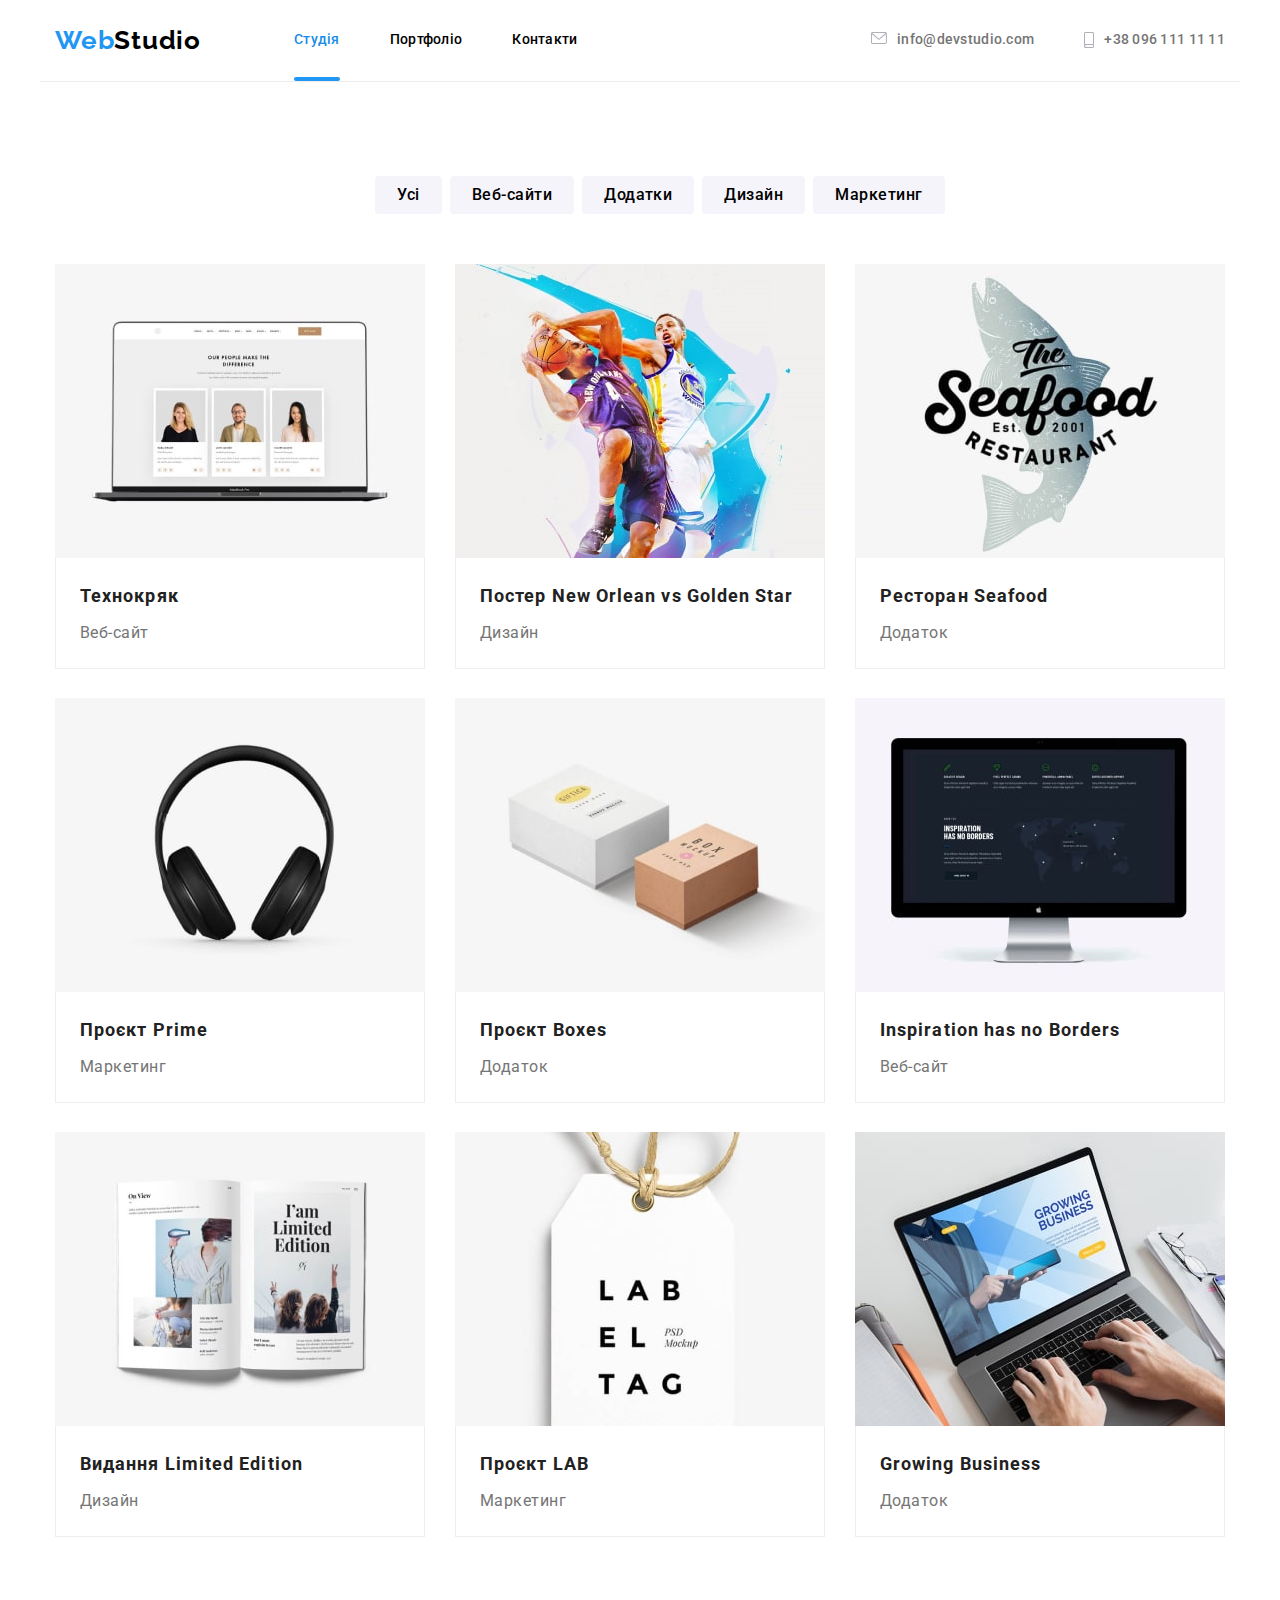
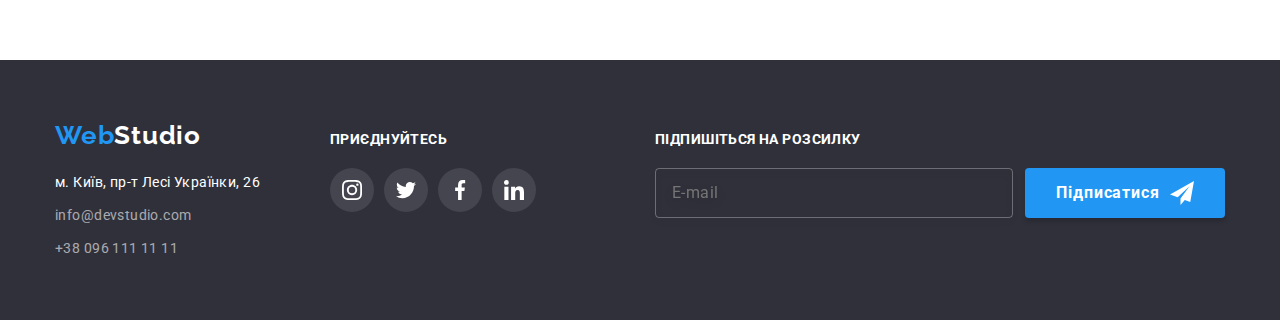
==== commit 35c17af3: "9" ====
--- a/portfolio.html
+++ b/portfolio.html
@@ -24,17 +24,17 @@
     <link rel="stylesheet" href="./css/main.min.css" />
   </head>
   <body>
-    <!-- Header -->
-
-<header>
+ <!-- Header -->
+
+ <header>
     <div class="container-clients line">
         <nav class="navigation">
             <a class="logo-navigation link" href="./index.html"><span class="logo-navigation__text">Web</span>Studio</a>
             <ul class="list-navigation list">
-                <li class="item-navigation"><a class="item-navigation__link link" href="./index.html">Студія</a></li>
-                <li class="item-navigation"><a class="item-navigation__link link active current" href="./portfolio.html">Портфоліо</a></li>
+                <li class="item-navigation"><a class="item-navigation__link link active current" href="./index.html">Студія</a></li>
+                <li class="item-navigation"><a class="item-navigation__link link" href="./portfolio.html">Портфоліо</a></li>
                 <li class="item-navigation"><a class="item-navigation__link link" href="#contacts">Контакти</a></li>
-            </ul>
+            </ul>     
         </nav>
         <ul class="list-adress list link">
             <li class="item-adress"><a class="item-adress__link link" href="mailto:info@devstudio.com">
@@ -49,7 +49,73 @@
         </svg>
         +38 096 111 11 11</a></li>
         </ul>
-    </div> 
+      
+      
+        <button
+          class="menu-toggle js-open-menu"
+          aria-expanded="false"
+          aria-controls="mobile-menu"
+        >
+          <svg width="40" height="40" fill="currentColor">
+            <use href="./img/icons.svg#menu_40px"></use>
+          </svg>
+        </button>
+      </div>
+
+      <!-- Mobile menu -->
+      <div class="menu-container js-menu-container" id="mobile-menu">
+        <button class="menu-toggle js-close-menu">
+          <svg
+            class="menu-close-icon"
+            width="40"
+            height="40"
+            fill="currentColor"
+          >
+            <use href="./img/icons.svg#close_40px"></use>
+          </svg>
+        </button>
+
+        <ul class="mobile-menu list">
+          <li class="mobile-menu-item">
+            <a class="mobile-menu-link link current" href="./index.html">Студія</a>
+          </li>
+          <li class="mobile-menu-item">
+            <a class="mobile-menu-link link" href="./portfolio.html">Портфоліо</a>
+          </li>
+          <li class="mobile-menu-item">
+            <a class="mobile-menu-link link" href="/">Контакти</a>
+          </li>
+        </ul>
+            <div style="margin-bottom: 80px"></div>
+        <ul class="mobile-contact list">
+          <li class="mobile-contact-item">
+            <a href="tel:+380961111111" class="mobile-contact-link link current"
+              >+38 096 111 11 11</a
+            >
+          </li>
+          <li class="mobile-contact-item">
+            <a href="mailto:info@devstudio.com" class="mobile-contact-link link"
+              >info@devstudio.com</a
+            >
+          </li>
+        </ul>
+
+        <ul class="mobile-social list">
+          <li class="mobile-social-item">
+            <a href="" class="mobile-social-link link">Instagram</a>
+          </li>
+          <li class="mobile-social-item">
+            <a href="" class="mobile-social-link link">Twitter</a>
+          </li>
+          <li class="mobile-social-item">
+            <a href="" class="mobile-social-link link">Facebook</a>
+          </li>
+          <li class="mobile-social-item">
+            <a href="" class="mobile-social-link link">LinkedIn</a>
+          </li>
+        </ul>
+      </div>
+     </div>
  </header>
 
     <!--Main-->
@@ -107,10 +173,20 @@
               <div class="hidden">
                 <img
                   class="list-cards__link--hidden link"
-                  src="./img/img12.jpg"
+                  src="./img/portfolio/img1_450.jpg"
                   alt="laptop"
-                  width="370"
-                  height="294"
+                  width="450"
+                  height="294"
+                  loading="lazy"
+                  srcset="
+                      ./img/portfolio/img1_370.jpg 370w,
+                      ./img/portfolio/img1_354.jpg 354w,
+                      ./img/portfolio/img1_450.jpg 450w,
+                      ./img/portfolio/img1_708.jpg 708w,
+                      ./img/portfolio/img1_740.jpg 740w,
+                      ./img/portfolio/img1_900.jpg 900w
+                    "
+                    sizes="(min-width: 1200px) 370px, (min-width: 768px) 354px, (min-width: 480px) 450px, 100vw"
                 />
                 <div class="list-cards__description--hidden">
                   <p class="list-cards__text--hidden">
@@ -131,10 +207,20 @@
               <div class="hidden">
                 <img
                   class="list-cards__link--hidden"
-                  src="./img/img22.jpg"
+                  src="./img/portfolio/img2_450.jpg"
                   alt="basketball"
-                  width="370"
-                  height="294"
+                  width="450"
+                  height="294"
+                  loading="lazy"
+                  srcset="
+                      ./img/portfolio/img2_370.jpg 370w,
+                      ./img/portfolio/img2_354.jpg 354w,
+                      ./img/portfolio/img2_450.jpg 450w,
+                      ./img/portfolio/img2_708.jpg 708w,
+                      ./img/portfolio/img2_740.jpg 740w,
+                      ./img/portfolio/img2_900.jpg 900w
+                    "
+                    sizes="(min-width: 1200px) 370px, (min-width: 768px) 354px, (min-width: 480px) 450px, 100vw"
                 />
                 <div class="list-cards__description--hidden">
                   <p class="list-cards__text--hidden">
@@ -158,10 +244,20 @@
               <div class="hidden">
                 <img
                   class="list-cards__link--hidden"
-                  src="./img/img32.jpg"
+                  src="./img/portfolio/img3_450.jpg"
                   alt="Seafood"
-                  width="370"
-                  height="294"
+                  width="450"
+                  height="294"
+                  loading="lazy"
+                  srcset="
+                      ./img/portfolio/img3_370.jpg 370w,
+                      ./img/portfolio/img3_354.jpg 354w,
+                      ./img/portfolio/img3_450.jpg 450w,
+                      ./img/portfolio/img3_708.jpg 708w,
+                      ./img/portfolio/img3_740.jpg 740w,
+                      ./img/portfolio/img3_900.jpg 900w
+                    "
+                    sizes="(min-width: 1200px) 370px, (min-width: 768px) 354px, (min-width: 480px) 450px, 100vw"
                 />
                 <div class="list-cards__description--hidden">
                   <p class="list-cards__text--hidden">
@@ -182,10 +278,20 @@
               <div class="hidden">
                 <img
                   class="list-cards__link--hidden"
-                  src="./img/img42.jpg"
+                  src="./img/portfolio/img4_450.jpg"
                   alt="hearphones"
-                  width="370"
-                  height="294"
+                  width="450"
+                  height="294"
+                  loading="lazy"
+                  srcset="
+                      ./img/portfolio/img4_370.jpg 370w,
+                      ./img/portfolio/img4_354.jpg 354w,
+                      ./img/portfolio/img4_450.jpg 450w,
+                      ./img/portfolio/img4_708.jpg 708w,
+                      ./img/portfolio/img4_740.jpg 740w,
+                      ./img/portfolio/img4_900.jpg 900w
+                    "
+                    sizes="(min-width: 1200px) 370px, (min-width: 768px) 354px, (min-width: 480px) 450px, 100vw"
                 />
                 <div class="list-cards__description--hidden">
                   <p class="list-cards__text--hidden">
@@ -207,10 +313,20 @@
               <div class="hidden">
                 <img
                   class="list-cards__link--hidden"
-                  src="./img/img52.jpg"
+                  src="./img/portfolio/img5_450.jpg"
                   alt="Boxes"
-                  width="370"
-                  height="294"
+                  width="450"
+                  height="294"
+                  loading="lazy"
+                  srcset="
+                      ./img/portfolio/img5_370.jpg 370w,
+                      ./img/portfolio/img5_354.jpg 354w,
+                      ./img/portfolio/img5_450.jpg 450w,
+                      ./img/portfolio/img5_708.jpg 708w,
+                      ./img/portfolio/img5_740.jpg 740w,
+                      ./img/portfolio/img5_900.jpg 900w
+                    "
+                    sizes="(min-width: 1200px) 370px, (min-width: 768px) 354px, (min-width: 480px) 450px, 100vw"
                 />
                 <div class="list-cards__description--hidden">
                   <p class="list-cards__text--hidden">
@@ -232,10 +348,20 @@
               <div class="hidden">
                 <img
                   class="list-cards__link--hidden"
-                  src="./img/img62.jpg"
+                  src="./img/portfolio/img6_450.jpg"
                   alt="Monitor"
-                  width="370"
-                  height="294"
+                  width="450"
+                  height="294"
+                  loading="lazy"
+                  srcset="
+                      ./img/portfolio/img6_370.jpg 370w,
+                      ./img/portfolio/img6_354.jpg 354w,
+                      ./img/portfolio/img6_450.jpg 450w,
+                      ./img/portfolio/img6_708.jpg 708w,
+                      ./img/portfolio/img6_740.jpg 740w,
+                      ./img/portfolio/img6_900.jpg 900w
+                    "
+                    sizes="(min-width: 1200px) 370px, (min-width: 768px) 354px, (min-width: 480px) 450px, 100vw"
                 />
                 <div class="list-cards__description--hidden">
                   <p class="list-cards__text--hidden">
@@ -257,10 +383,20 @@
               <div class="hidden">
                 <img
                   class="list-cards__link--hidden"
-                  src="./img/img72.jpg"
+                  src="./img/portfolio/img7_450.jpg"
                   alt="Journal"
-                  width="370"
-                  height="294"
+                  width="450"
+                  height="294"
+                  loading="lazy"
+                  srcset="
+                      ./img/portfolio/img7_370.jpg 370w,
+                      ./img/portfolio/img7_354.jpg 354w,
+                      ./img/portfolio/img7_450.jpg 450w,
+                      ./img/portfolio/img7_708.jpg 708w,
+                      ./img/portfolio/img7_740.jpg 740w,
+                      ./img/portfolio/img7_900.jpg 900w
+                    "
+                    sizes="(min-width: 1200px) 370px, (min-width: 768px) 354px, (min-width: 480px) 450px, 100vw"
                 />
                 <div class="list-cards__description--hidden">
                   <p class="list-cards__text--hidden">
@@ -282,10 +418,20 @@
               <div class="hidden">
                 <img
                   class="list-cards__link--hidden"
-                  src="./img/img82.jpg"
+                  src="./img/portfolio/img8_450.jpg"
                   alt="Tag"
-                  width="370"
-                  height="294"
+                  width="450"
+                  height="294"
+                  loading="lazy"
+                  srcset="
+                      ./img/portfolio/img8_370.jpg 370w,
+                      ./img/portfolio/img8_354.jpg 354w,
+                      ./img/portfolio/img8_450.jpg 450w,
+                      ./img/portfolio/img8_708.jpg 708w,
+                      ./img/portfolio/img8_740.jpg 740w,
+                      ./img/portfolio/img8_900.jpg 900w
+                    "
+                    sizes="(min-width: 1200px) 370px, (min-width: 768px) 354px, (min-width: 480px) 450px, 100vw"
                 />
                 <div class="list-cards__description--hidden">
                   <p class="list-cards__text--hidden">
@@ -307,10 +453,20 @@
               <div class="hidden">
                 <img
                   class="list-cards__link--hidden"
-                  src="./img/img92.jpg"
+                  src="./img/portfolio/img9_450.jpg"
                   alt="Notebook"
-                  width="370"
-                  height="294"
+                  width="450"
+                  height="294"
+                  loading="lazy"
+                  srcset="
+                      ./img/portfolio/img9_370.jpg 370w,
+                      ./img/portfolio/img9_354.jpg 354w,
+                      ./img/portfolio/img9_450.jpg 450w,
+                      ./img/portfolio/img9_708.jpg 708w,
+                      ./img/portfolio/img9_740.jpg 740w,
+                      ./img/portfolio/img9_900.jpg 900w
+                    "
+                    sizes="(min-width: 1200px) 370px, (min-width: 768px) 354px, (min-width: 480px) 450px, 100vw"
                 />
                 <div class="list-cards__description--hidden">
                   <p class="list-cards__text--hidden">
@@ -404,5 +560,7 @@
     </div> 
     </div>
  </footer>
+
+ <script defer src="js/mobile-menu.js"></script>
   </body>
 </html>
--- a/css/main.min.css
+++ b/css/main.min.css
@@ -1 +1 @@
-.clients{padding-top:94px;padding-bottom:94px}html{-webkit-box-sizing:border-box;box-sizing:border-box}*,*::before,*::after{-webkit-box-sizing:inherit;box-sizing:inherit}.list{list-style:none;margin-top:0;margin-bottom:0}.link{text-decoration:none}.current{color:#188ce8}.link.current{color:#188ce8}body{color:#212121;font-family:"Roboto",sans-serif}h2,h3,p{margin-top:0;margin-bottom:0}.container-hero,.container-clients{margin-left:auto;margin-right:auto;width:1200px;padding-left:15px;padding-right:15px}.container-clients{display:-webkit-box;display:-ms-flexbox;display:flex;-webkit-box-align:center;-ms-flex-align:center;align-items:center}.container__button{padding:6px 22px}.container-cards{padding:20px 24px}.list-progect__button{color:#000;background-color:#f5f4fa;cursor:pointer;font-weight:500;font-size:16px;line-height:1.63;text-align:center;letter-spacing:.03em;border-radius:4px;border:none;font-family:inherit;-webkit-transition:color background-color box-shadow 250ms cubic-bezier(0.4, 0, 0.2, 1);transition:color background-color box-shadow 250ms cubic-bezier(0.4, 0, 0.2, 1)}.list-progect__button:hover,.list-progect__button:focus,.list-progect__button .active-button{color:#fff;background-color:#2196f3;-webkit-box-shadow:0px 3px 1px rgba(0,0,0,.1),0px 1px 2px rgba(0,0,0,.08),0px 2px 2px rgba(0,0,0,.12);box-shadow:0px 3px 1px rgba(0,0,0,.1),0px 1px 2px rgba(0,0,0,.08),0px 2px 2px rgba(0,0,0,.12);-webkit-transition:color background-color box-shadow 250ms cubic-bezier(0.4, 0, 0.2, 1);transition:color background-color box-shadow 250ms cubic-bezier(0.4, 0, 0.2, 1)}.button{color:#fff;background-color:#2196f3;padding:0;width:216px;height:50px;cursor:pointer;font-weight:700;font-size:16px;line-height:1.87;letter-spacing:.06em;border-radius:4px;border:none;font-family:inherit}.button:hover,.button:focus,.button .active-button{color:#fff;background-color:#188ce8;-webkit-box-shadow:0px 4px 4px rgba(0,0,0,.15);box-shadow:0px 4px 4px rgba(0,0,0,.15);border-radius:4px;-webkit-transition:color background-color box-shadow 250ms cubic-bezier(0.4, 0, 0.2, 1);transition:color background-color box-shadow 250ms cubic-bezier(0.4, 0, 0.2, 1)}.list-progect{display:-webkit-box;display:-ms-flexbox;display:flex;-webkit-box-pack:center;-ms-flex-pack:center;justify-content:center;padding:0;margin-bottom:50px}.list-progect .list-progect__item:not(:last-child){margin-right:8px}.line{border:1px solid #ececec;border-top-style:none;border-left-style:none;border-right-style:none}header{background-color:#fff}.navigation{display:-webkit-box;display:-ms-flexbox;display:flex;-webkit-box-align:center;-ms-flex-align:center;align-items:center}.logo-navigation{display:inline-block;margin-right:93px;padding:25px 0}.logo-navigation__text{color:#2196f3;font-family:"Raleway",sans-serif;font-weight:700;font-size:26px;line-height:1.19;letter-spacing:.03em}.logo-navigation,.logo-footer{color:#000;font-family:"Raleway",sans-serif;font-weight:700;font-size:26px;line-height:1.19;letter-spacing:.03em}.list-navigation{display:-webkit-box;display:-ms-flexbox;display:flex;color:#000;font-weight:500;font-size:14px;line-height:1.14;letter-spacing:.02em;padding-left:0}.list-navigation .item-navigation:not(:last-child){margin-right:50px}.item-navigation__link{color:#000;padding:32px 0}.item-navigation__link:hover,.item-navigation__link:focus{color:#2196f3;-webkit-transition:color 250ms cubic-bezier(0.4, 0, 0.2, 1);transition:color 250ms cubic-bezier(0.4, 0, 0.2, 1)}.list-adress{margin-left:auto;padding:0;display:-webkit-box;display:-ms-flexbox;display:flex}.list-adress .item-adress:not(:last-child){margin-right:50px}.item-adress:hover,.item-adress:focus .item-adress__icon{fill:#2196f3;-webkit-transition:fill 250ms cubic-bezier(0.4, 0, 0.2, 1);transition:fill 250ms cubic-bezier(0.4, 0, 0.2, 1)}.item-adress__link{color:#757575;font-weight:500;font-size:14px;line-height:1.14;letter-spacing:.02em;padding:32px 0;display:-webkit-box;display:-ms-flexbox;display:flex;-webkit-box-pack:center;-ms-flex-pack:center;justify-content:center}.item-adress__link:hover,.item-adress__link:focus{color:#2196f3;-webkit-transition:color 250ms cubic-bezier(0.4, 0, 0.2, 1);transition:color 250ms cubic-bezier(0.4, 0, 0.2, 1)}.item-adress__link:hover .item-adress__icon{fill:#2196f3;-webkit-transition:fill 250ms cubic-bezier(0.4, 0, 0.2, 1);transition:fill 250ms cubic-bezier(0.4, 0, 0.2, 1)}.item-adress__phone{color:#757575;font-weight:500;font-size:14px;line-height:1.14;letter-spacing:.02em;padding:32px 0;display:-webkit-box;display:-ms-flexbox;display:flex;-webkit-box-pack:center;-ms-flex-pack:center;justify-content:center}.item-adress__phone:hover,.item-adress__phone:focus{color:#2196f3;-webkit-transition:color 250ms cubic-bezier(0.4, 0, 0.2, 1);transition:color 250ms cubic-bezier(0.4, 0, 0.2, 1)}.item-adress__phone:hover .item-adress__icon{fill:#2196f3;-webkit-transition:fill 250ms cubic-bezier(0.4, 0, 0.2, 1);transition:fill 250ms cubic-bezier(0.4, 0, 0.2, 1)}.item-adress__icon{margin-right:10px;fill:#afb1b8}.item-adress__icon:hover,.item-adress__icon:focus{fill:#2196f3;-webkit-transition:fill 250ms cubic-bezier(0.4, 0, 0.2, 1);transition:fill 250ms cubic-bezier(0.4, 0, 0.2, 1)}.list-adress__link:hover,.list-adress__link:focus{color:#2196f3;-webkit-transition:color 250ms cubic-bezier(0.4, 0, 0.2, 1);transition:color 250ms cubic-bezier(0.4, 0, 0.2, 1)}.active-link{color:#2196f3}.item-navigation{position:relative}.active::after{position:absolute;display:inline-block;content:"";width:100%;height:4px;background:#2196f3;border-radius:2px;top:45px;left:0}h1{color:#fff;font-weight:900;font-size:44px;line-height:1.4;letter-spacing:.06em;text-transform:uppercase}.hero__text{margin:0 auto 30px;width:696px}.hero{background-color:#2f303a;padding-top:200px;text-align:center;padding-bottom:200px;background-repeat:no-repeat;background-position:center;background-size:cover;background-image:-webkit-gradient(linear, left top, left bottom, from(rgba(47, 48, 58, 0.4)), to(rgba(47, 48, 58, 0.4))),url(../img/main1.jpg);background-image:linear-gradient(rgba(47, 48, 58, 0.4), rgba(47, 48, 58, 0.4)),url(../img/main1.jpg)}.benefits{display:-webkit-box;display:-ms-flexbox;display:flex;padding:0}.benefits .list-benefits:not(:last-child){margin-right:30px}.item-benefits{width:270px;height:120px;background:#f5f4fa;border-radius:4px;margin-bottom:30px;display:-webkit-box;display:-ms-flexbox;display:flex;-webkit-box-pack:center;-ms-flex-pack:center;justify-content:center;-webkit-box-align:center;-ms-flex-align:center;align-items:center}.item-benefits__title{font-weight:700;font-size:14px;line-height:1.14;letter-spacing:.03em;text-transform:uppercase;margin-bottom:10px}.item-benefits__text{color:#757575;font-weight:400;font-size:14px;line-height:1.7;letter-spacing:.03em;margin-top:0;margin-bottom:0}.servises{margin-bottom:94px}.servises__text{font-weight:700;font-size:36px;line-height:1.2;text-align:center;letter-spacing:.03em;margin-bottom:50px}.list-servises{display:-webkit-box;display:-ms-flexbox;display:flex;padding:0}.list-servises .item-servises:not(:last-child){margin-right:30px}.list-team{display:-webkit-box;display:-ms-flexbox;display:flex;padding:0px}.list-team .item-team:not(:last-child){margin-right:30px}.item-team{background-color:#fff;width:270px;-webkit-box-shadow:0px 1px 3px rgba(0,0,0,.12),0px 1px 1px rgba(0,0,0,.14),0px 2px 1px rgba(0,0,0,.2);box-shadow:0px 1px 3px rgba(0,0,0,.12),0px 1px 1px rgba(0,0,0,.14),0px 2px 1px rgba(0,0,0,.2);border-radius:0px 0px 4px 4px}.item-team:hover,.item-team:focus{-webkit-transform:scale(1.1);transform:scale(1.1)}.item-team .item-card__icon{fill:#afb1b8}.item-team .list-card{display:-webkit-box;display:-ms-flexbox;display:flex;-webkit-box-pack:center;-ms-flex-pack:center;justify-content:center;margin-top:16px;padding:0}.item-team .item-card__link{display:block;border-radius:50%;width:100%;height:100%;display:-webkit-box;display:-ms-flexbox;display:flex;-webkit-box-pack:center;-ms-flex-pack:center;justify-content:center;-webkit-box-align:center;-ms-flex-align:center;align-items:center;-webkit-transition:color 250ms cubic-bezier(0.4, 0, 0.2, 1);transition:color 250ms cubic-bezier(0.4, 0, 0.2, 1)}.item-team .item-card__link:hover,.item-team .item-card__link:focus{background-color:#2196f3;-webkit-transition:background-color 250ms cubic-bezier(0.4, 0, 0.2, 1);transition:background-color 250ms cubic-bezier(0.4, 0, 0.2, 1)}.item-team .item-card__link:hover .item-card__icon{fill:#fff;-webkit-transition:fill 250ms cubic-bezier(0.4, 0, 0.2, 1);transition:fill 250ms cubic-bezier(0.4, 0, 0.2, 1)}.item-servises{position:relative}.item-servises__text{display:-webkit-box;display:-ms-flexbox;display:flex;-webkit-box-pack:center;-ms-flex-pack:center;justify-content:center;-webkit-box-align:center;-ms-flex-align:center;align-items:center;position:absolute;bottom:0;width:100%;height:70px;font-weight:700;font-size:14px;line-height:1.18;letter-spacing:.03em;text-transform:uppercase;color:#fff;background:rgba(47,48,58,.8)}.social-icon{-webkit-box-pack:center;-ms-flex-pack:center;justify-content:center}.item-card{width:44px;height:44px;margin-right:10px;padding-bottom:0}.item-card:nth-last-child(1){margin-right:0}.item-team__text{padding-top:30px;padding-bottom:30px}.item-servises__image{display:block}.item-team__name{font-weight:500;font-size:16px;line-height:1.2;text-align:center;letter-spacing:.03em;margin-bottom:10px}.item-team__spot{color:#757575;font-weight:400;font-size:16px;line-height:1.2;text-align:center;letter-spacing:.03em}.team{background-color:#f5f4fa}.servises__text{font-weight:700;font-size:36px;line-height:1.2;text-align:center;letter-spacing:.03em;margin-bottom:50px}.list-box{display:-webkit-box;display:-ms-flexbox;display:flex;padding:0;-webkit-box-pack:justify;-ms-flex-pack:justify;justify-content:space-between}.item-box{width:170px;height:92px;border:1px solid #afb1b8;border-radius:4px;-webkit-transition:color 250ms cubic-bezier(0.4, 0, 0.2, 1);transition:color 250ms cubic-bezier(0.4, 0, 0.2, 1)}.item-box:hover{border-color:#2196f3}.item-box:hover .item-box__icon{fill:#2196f3}.item-box__link{display:-webkit-box;display:-ms-flexbox;display:flex;-webkit-box-pack:center;-ms-flex-pack:center;justify-content:center;-webkit-box-align:center;-ms-flex-align:center;align-items:center;width:100%;height:100%;padding:0}.item-box__icon{fill:#afb1b8;-webkit-transition:color 250ms cubic-bezier(0.4, 0, 0.2, 1);transition:color 250ms cubic-bezier(0.4, 0, 0.2, 1)}footer{background-color:#2f303a;padding:60px 0}.logo-footer{color:#fff;display:inline-block;margin-bottom:20px}.list-adress__link{color:#fff;font-family:"Roboto",sans-serif;font-style:normal;font-weight:400;font-size:14px;line-height:1.7;letter-spacing:.03em;-webkit-transition:color border 250ms cubic-bezier(0.4, 0, 0.2, 1);transition:color border 250ms cubic-bezier(0.4, 0, 0.2, 1)}.list-adress__item{padding:0;margin-bottom:9px}.list-adress__item:nth-last-child(1){margin-bottom:0}.list-adress__mail,.list-adress__phone{font-family:"Roboto",sans-serif;font-style:normal;font-weight:400;font-size:14px;line-height:1.7;letter-spacing:.03em;color:rgba(255,255,255,.6);-webkit-transition:color border 250ms cubic-bezier(0.4, 0, 0.2, 1);transition:color border 250ms cubic-bezier(0.4, 0, 0.2, 1)}.list-adress__mail:hover,.list-adress__mail:focus,.list-adress__phone:hover,.list-adress__phone:focus{color:#2196f3}.list-footer__adress{padding-left:0}.footer{display:-webkit-box;display:-ms-flexbox;display:flex;-webkit-box-align:baseline;-ms-flex-align:baseline;align-items:baseline}.list-joinus__text{font-weight:700;font-size:14px;line-height:1.14;letter-spacing:.03em;text-transform:uppercase;color:#fff;margin-bottom:20px}.list-footer{margin-right:70px}.list-joinus{padding:0}.list-social{padding:0;display:-webkit-box;display:-ms-flexbox;display:flex;-webkit-box-pack:center;-ms-flex-pack:center;justify-content:center}.list-social__item{width:44px;height:44px;margin-right:10px;padding-bottom:0;border-radius:50%;background-color:rgba(255,255,255,.1)}.list-social__item:nth-last-child(1){margin-right:0}.list-social__item:hover{background-color:#2196f3;-webkit-transition:background-color 250ms cubic-bezier(0.4, 0, 0.2, 1);transition:background-color 250ms cubic-bezier(0.4, 0, 0.2, 1)}.list-social__link{width:100%;height:100%;display:-webkit-box;display:-ms-flexbox;display:flex;-webkit-box-pack:center;-ms-flex-pack:center;justify-content:center;-webkit-box-align:center;-ms-flex-align:center;align-items:center}.list-social__icon{fill:#fff}.footer-form{margin-left:auto;height:86px}.send-form__label{width:358px}.form input{width:358px;height:50px;background-color:rgba(0,0,0,0);border:none;border:1px solid rgba(255,255,255,.3);-webkit-filter:drop-shadow(0px 4px 4px rgba(0, 0, 0, 0.15));filter:drop-shadow(0px 4px 4px rgba(0, 0, 0, 0.15));border-radius:4px}.send-form{display:-webkit-box;display:-ms-flexbox;display:flex;-ms-flex-line-pack:center;align-content:center}.send-form__input{width:358px;height:50px;font-family:"Roboto",sans-serif;font-weight:400;font-size:16px;letter-spacing:.03em;line-height:16px;padding:15px 16px;background-color:rgba(0,0,0,0);border:1px solid rgba(255,255,255,.3);-webkit-box-sizing:border-box;box-sizing:border-box;-webkit-filter:drop-shadow(0px 4px 4px rgba(0, 0, 0, 0.15));filter:drop-shadow(0px 4px 4px rgba(0, 0, 0, 0.15));border-radius:4px;color:rgba(255,255,255,.6)}.send-form__input:focus{border:1px solid #2196f3;-webkit-box-shadow:0px 1px 1px rgba(0,0,0,.12),0px 4px 4px rgba(0,0,0,.06),1px 4px 6px rgba(0,0,0,.16);box-shadow:0px 1px 1px rgba(0,0,0,.12),0px 4px 4px rgba(0,0,0,.06),1px 4px 6px rgba(0,0,0,.16);outline:none}.send-form__button{display:-webkit-box;display:-ms-flexbox;display:flex;-webkit-box-pack:center;-ms-flex-pack:center;justify-content:center;-webkit-box-align:center;-ms-flex-align:center;align-items:center;font-family:inherit;background:#2196f3;width:200px;height:50px;margin-left:12px;border:none;-webkit-box-shadow:0px 4px 4px rgba(0,0,0,.15);box-shadow:0px 4px 4px rgba(0,0,0,.15);border-radius:4px;cursor:pointer;-webkit-transition:all 250ms,cubic-bezier(0.4, 0, 0.2, 1);transition:all 250ms,cubic-bezier(0.4, 0, 0.2, 1);font-weight:700;font-size:16px;line-height:1.875;letter-spacing:.06em;color:#fff}.send-form__button:hover,.send-form__button:focus{color:#fff;background-color:#188ce8;-webkit-box-shadow:0px 4px 4px rgba(0,0,0,.15);box-shadow:0px 4px 4px rgba(0,0,0,.15);border-radius:4px;-webkit-transition:color background-color box-shadow 250ms cubic-bezier(0.4, 0, 0.2, 1);transition:color background-color box-shadow 250ms cubic-bezier(0.4, 0, 0.2, 1)}.send-form__icon{fill:#fff;margin-left:10px}.text_sub_s{font-weight:700;font-size:16px;line-height:1.88;letter-spacing:.06em;color:#fff;display:-webkit-box;display:-ms-flexbox;display:flex;-webkit-box-pack:center;-ms-flex-pack:center;justify-content:center;-webkit-box-align:center;-ms-flex-align:center;align-items:center}.modal-backdrop{position:fixed;top:0;bottom:0;left:0;right:0;background-color:rgba(0,0,0,.2);opacity:1;-webkit-transition:opacity 500ms,visibility 500ms;transition:opacity 500ms,visibility 500ms}.modal{width:528px;position:absolute;top:50%;left:50%;-webkit-transform:translate(-50%, -50%) scale(1);transform:translate(-50%, -50%) scale(1);opacity:1;-webkit-transition:-webkit-transform 250ms cubic-bezier(0.4, 0, 0.2, 1);transition:-webkit-transform 250ms cubic-bezier(0.4, 0, 0.2, 1);transition:transform 250ms cubic-bezier(0.4, 0, 0.2, 1);transition:transform 250ms cubic-bezier(0.4, 0, 0.2, 1), -webkit-transform 250ms cubic-bezier(0.4, 0, 0.2, 1);background-color:#fff;padding:40px}.is-hidden{visibility:hidden;opacity:0;pointer-events:none}.modal-btn{position:absolute;top:8px;right:8px;cursor:pointer;-webkit-box-align:center;-ms-flex-align:center;align-items:center;background:#fff;width:30px;height:30px;border:1px solid rgba(0,0,0,.1);border-radius:50%}.modal-btn:hover{fill:#2196f3;-webkit-transition:background-color 250ms cubic-bezier(0.4, 0, 0.2, 1);transition:background-color 250ms cubic-bezier(0.4, 0, 0.2, 1)}.modal-icon{width:100%;height:100%;display:-webkit-box;display:-ms-flexbox;display:flex;-webkit-box-pack:center;-ms-flex-pack:center;justify-content:center;-webkit-box-align:center;-ms-flex-align:center;align-items:center}.par_txt{font-weight:700;font-size:20px;line-height:1.17;letter-spacing:.06em;color:#000;text-align:center;margin-bottom:12px}.span_name{font-weight:400;text-align:start;font-size:12px;line-height:1.71;letter-spacing:.03em;color:#757575}.modal_forms{margin-bottom:10px}.forms_input{width:448px;height:40px;border-radius:4px;border:1px solid rgba(33,33,33,.2);padding-left:40px;-webkit-transition:border 250ms cubic-bezier(0.4, 0, 0.2, 1);transition:border 250ms cubic-bezier(0.4, 0, 0.2, 1)}.forms_input:hover,.forms_input:focus{border:1px solid #2196f3;outline:none}.forms_input:hover+svg,.forms_input:focus+svg{fill:#2196f3}.forms_label{position:relative}.icon_form{position:absolute;width:18px;height:18px;left:15px;top:2px}.commits{width:448px;height:120px;border:1px solid rgba(33,33,33,.2);-webkit-box-sizing:border-box;box-sizing:border-box;border-radius:4px;resize:none;padding:12px 16px}.commits:hover,.commits:focus{border:1px solid #2196f3;outline:none;-webkit-transition:border 250ms cubic-bezier(0.4, 0, 0.2, 1);transition:border 250ms cubic-bezier(0.4, 0, 0.2, 1)}.commitl{margin-bottom:20px}textarea::-webkit-input-placeholder{font-weight:400;font-size:12px;line-height:1.71;letter-spacing:.01em}textarea::-moz-placeholder{font-weight:400;font-size:12px;line-height:1.71;letter-spacing:.01em}textarea:-ms-input-placeholder{font-weight:400;font-size:12px;line-height:1.71;letter-spacing:.01em}textarea::-ms-input-placeholder{font-weight:400;font-size:12px;line-height:1.71;letter-spacing:.01em}textarea::placeholder{font-weight:400;font-size:12px;line-height:1.71;letter-spacing:.01em}.sogl_check{position:absolute;width:1px;height:1px;margin:-1px;border:0;padding:0;white-space:nowrap;-webkit-clip-path:inset(100%);clip-path:inset(100%);clip:rect(0 0 0 0);overflow:hidden}.sogl_check:checked+.checkbox_icon{background-color:#2196f3;background-image:url(../img/Check.svg);background-size:contain;background-origin:content-box;border:2px solid rgba(0,0,0,0);background-repeat:no-repeat;border-radius:4px}.soglasie_link{padding-left:3px;font-size:14px;line-height:1.7;letter-spacing:.03em;color:#2196f3}.checkbox_icon{display:-webkit-box;display:-ms-flexbox;display:flex;width:16px;height:15px;border:2px solid #212121;border-radius:4px;margin-right:9px;cursor:pointer}.modal_form_btn{display:block;margin:30px auto 0;font-family:inherit;background:#2196f3;width:200px;height:50px;border:none;-webkit-box-shadow:0px 4px 4px rgba(0,0,0,.15);box-shadow:0px 4px 4px rgba(0,0,0,.15);border-radius:4px;cursor:pointer;-webkit-transition:background-color 250ms cubic-bezier(0.4, 0, 0.2, 1);transition:background-color 250ms cubic-bezier(0.4, 0, 0.2, 1)}.modal_form_btn:hover,.modal_form_btn:focus{color:#fff;background-color:#188ce8;-webkit-box-shadow:0px 4px 4px rgba(0,0,0,.15);box-shadow:0px 4px 4px rgba(0,0,0,.15);border-radius:4px;-webkit-transition:color 250ms cubic-bezier(0.4, 0, 0.2, 1);transition:color 250ms cubic-bezier(0.4, 0, 0.2, 1)}.modal_form_txt{cursor:pointer;font-weight:700;font-size:16px;line-height:1.88;-webkit-box-align:center;-ms-flex-align:center;align-items:center;text-align:center;letter-spacing:.06em;color:#fff}.agree{font-weight:400;font-size:14px;line-height:1.71;letter-spacing:.03em;color:#757575}.soglasie{display:-webkit-box;display:-ms-flexbox;display:flex;-webkit-box-pack:center;-ms-flex-pack:center;justify-content:center;-webkit-box-align:center;-ms-flex-align:center;align-items:center}.cards{padding:0;display:-webkit-box;display:-ms-flexbox;display:flex;-ms-flex-wrap:wrap;flex-wrap:wrap}.list-cards{width:370px;height:404px;margin-right:30px;margin-bottom:30px}.list-cards:nth-child(3n){margin-right:0}.list-cards__link{display:block;-webkit-transition:color background-color box-shadow 250ms cubic-bezier(0.4, 0, 0.2, 1);transition:color background-color box-shadow 250ms cubic-bezier(0.4, 0, 0.2, 1)}.list-cards__link:hover .list-cards__description--hidden{-webkit-transform:translateY(0);transform:translateY(0)}.list-cards__link:hover{-webkit-box-shadow:0px 1px 1px rgba(0,0,0,.12),0px 4px 4px rgba(0,0,0,.06),1px 4px 6px rgba(0,0,0,.16);box-shadow:0px 1px 1px rgba(0,0,0,.12),0px 4px 4px rgba(0,0,0,.06),1px 4px 6px rgba(0,0,0,.16)}.list-cards__link--hidden{display:block}.list-cards__box{border:1px solid #eee;border-top-style:none}.hidden{position:relative;overflow:hidden}.list-cards__description--hidden{display:-webkit-box;display:-ms-flexbox;display:flex;-webkit-box-pack:center;-ms-flex-pack:center;justify-content:center;-webkit-box-align:center;-ms-flex-align:center;align-items:center;background-color:rgba(33,150,243,.9);position:absolute;bottom:0;left:0;height:100%;width:100%;color:#fff;font-size:20px;padding-left:24px;padding-right:24px;-webkit-transform:translateY(101%);transform:translateY(101%);-webkit-transition:-webkit-transform 250ms linear;transition:-webkit-transform 250ms linear;transition:transform 250ms linear;transition:transform 250ms linear, -webkit-transform 250ms linear;-webkit-transition-timing-function:cubic-bezier(0.4, 0, 0.2, 1);transition-timing-function:cubic-bezier(0.4, 0, 0.2, 1)}.list-cards__text--hidden{font-weight:400;font-size:18px;line-height:1.5;letter-spacing:.03em;color:#fff;-webkit-transition:color background-color box-shadow 250ms cubic-bezier(0.4, 0, 0.2, 1);transition:color background-color box-shadow 250ms cubic-bezier(0.4, 0, 0.2, 1)}.list-cards__title{color:#212121;font-weight:700;font-size:18px;line-height:2;letter-spacing:.06em;margin-bottom:4px}.list-cards__description{color:#757575;font-weight:400;font-size:16px;line-height:1.9;letter-spacing:.03em}/*# sourceMappingURL=main.min.css.map */+.redcon{outline:solid 1px red}html{-webkit-box-sizing:border-box;box-sizing:border-box}*,*::before,*::after{-webkit-box-sizing:inherit;box-sizing:inherit}.list{list-style:none;margin-top:0;margin-bottom:0}.link{text-decoration:none}.current{color:#188ce8}.link.current{color:#188ce8}body{color:#212121;font-family:"Roboto",sans-serif}h2,h3,p{margin-top:0;margin-bottom:0}.container-clients{padding-left:15px;padding-right:15px;margin-left:auto;margin-right:auto;width:100%}@media screen and (min-width: 480px){.container-clients{display:-webkit-box;display:-ms-flexbox;display:flex;margin-left:auto;width:480px}}@media screen and (min-width: 768px){.container-clients{display:-webkit-box;display:-ms-flexbox;display:flex;-webkit-box-align:center;-ms-flex-align:center;align-items:center;width:768px}}@media screen and (min-width: 1200px){.container-clients{-webkit-box-align:center;-ms-flex-align:center;align-items:center;display:-webkit-box;display:-ms-flexbox;display:flex;width:1200px}}.container-hero{padding-left:15px;padding-right:15px;margin-left:auto;margin-right:auto}@media screen and (min-width: 480px){.container-hero{width:480px}}@media screen and (min-width: 768px){.container-hero{width:768px}}@media screen and (min-width: 1200px){.container-hero{width:1200px}}.container__button{padding:6px 22px}.container-cards{padding:20px 24px}.clients{padding-top:60px;padding-bottom:60px}@media screen and (min-width: 1200px){.clients{padding-top:94px;padding-bottom:94px}}.container__lines{outline:solid 1px red;-webkit-box-sizing:border-box;box-sizing:border-box;height:40px;width:40px;margin-left:auto}.list-container__lines{content:"";width:24px;height:2.67px;background-color:#000;margin-bottom:4px}.menu-container{display:-webkit-box;display:-ms-flexbox;display:flex;-webkit-box-orient:vertical;-webkit-box-direction:normal;-ms-flex-direction:column;flex-direction:column;-webkit-box-pack:justify;-ms-flex-pack:justify;justify-content:space-between;position:fixed;top:0;left:0;width:100vw;height:100vh;padding:48px 40px;background-color:#fff;z-index:999;overflow-y:scroll;-webkit-transform:translateX(200%);transform:translateX(200%);-webkit-transition:-webkit-transform 250ms cubic-bezier(0.4, 0, 0.2, 1);transition:-webkit-transform 250ms cubic-bezier(0.4, 0, 0.2, 1);transition:transform 250ms cubic-bezier(0.4, 0, 0.2, 1);transition:transform 250ms cubic-bezier(0.4, 0, 0.2, 1), -webkit-transform 250ms cubic-bezier(0.4, 0, 0.2, 1)}.menu-container.is-open{-webkit-transform:translateX(0);transform:translateX(0)}.menu-container .menu-toggle{position:absolute;top:16px;right:18px}.menu-toggle{min-height:40px;min-width:40px;display:-webkit-box;display:-ms-flexbox;display:flex;-webkit-box-align:center;-ms-flex-align:center;align-items:center;-webkit-box-pack:center;-ms-flex-pack:center;justify-content:center;margin:0;padding:0;fill:#212121;background-color:rgba(0,0,0,0);cursor:pointer;border:none;border-radius:50%;outline:none;-webkit-transition:color 250ms cubic-bezier(0.4, 0, 0.2, 1);transition:color 250ms cubic-bezier(0.4, 0, 0.2, 1)}.menu-toggle:hover .burger-icon,.menu-toggle:focus .burger-icon{fill:#2196f3}.menu-toggle:hover .menu-close-icon,.menu-toggle:focus .menu-close-icon{fill:#2196f3}@media screen and (max-width: 767.98px){.menu-toggle{margin-left:auto}}@media screen and (min-width: 768px){.menu-toggle{display:none}}.mobile-menu-link{display:block;font-weight:500;font-size:40px;line-height:1.17;letter-spacing:.02em;color:#212121}.mobile-menu-link:hover,.mobile-menu-link:focus{color:#2196f3}.mobile-menu-item:not(:last-child){margin-bottom:32px}.mobile-contact-item:not(:last-child){margin-bottom:32px}.mobile-contact-link{font-weight:500;font-size:24px;line-height:1.17;letter-spacing:.02em;color:#757575}.mobile-contact-link:hover,.mobile-contact-link:focus{color:#2196f3}.mobile-tel{color:#2196f3}.mobile-social{display:-webkit-box;display:-ms-flexbox;display:flex;-ms-flex-wrap:wrap;flex-wrap:wrap;row-gap:10px;margin-top:64px}.mobile-social-link{font-weight:500;font-size:18px;line-height:1.22;letter-spacing:.02em;color:#2196f3}.mobile-social-item+.mobile-social-item{margin-left:10px}.mobile-social-item{position:relative}.mobile-social-item:not(:last-child){margin-right:10px}.mobile-social-item:not(:last-child)::after{content:"";position:absolute;right:-20px;bottom:10px;width:22px;height:1px;border-radius:1px;background-color:rgba(33,33,33,.2);-webkit-transform:rotate(90deg);transform:rotate(90deg)}.currentPage-mob{color:#2196f3}.list-progect__button{color:#000;background-color:#f5f4fa;cursor:pointer;font-weight:500;font-size:16px;line-height:1.63;text-align:center;letter-spacing:.03em;border-radius:4px;border:none;font-family:inherit;-webkit-transition:background-color 250ms cubic-bezier(0.4, 0, 0.2, 1),color 250ms cubic-bezier(0.4, 0, 0.2, 1),-webkit-box-shadow 250ms cubic-bezier(0.4, 0, 0.2, 1);transition:background-color 250ms cubic-bezier(0.4, 0, 0.2, 1),color 250ms cubic-bezier(0.4, 0, 0.2, 1),-webkit-box-shadow 250ms cubic-bezier(0.4, 0, 0.2, 1);transition:background-color 250ms cubic-bezier(0.4, 0, 0.2, 1),color 250ms cubic-bezier(0.4, 0, 0.2, 1),box-shadow 250ms cubic-bezier(0.4, 0, 0.2, 1);transition:background-color 250ms cubic-bezier(0.4, 0, 0.2, 1),color 250ms cubic-bezier(0.4, 0, 0.2, 1),box-shadow 250ms cubic-bezier(0.4, 0, 0.2, 1),-webkit-box-shadow 250ms cubic-bezier(0.4, 0, 0.2, 1)}.list-progect__button:hover,.list-progect__button:focus,.list-progect__button .active-button{color:#fff;background-color:#2196f3;-webkit-box-shadow:0px 3px 1px rgba(0,0,0,.1),0px 1px 2px rgba(0,0,0,.08),0px 2px 2px rgba(0,0,0,.12);box-shadow:0px 3px 1px rgba(0,0,0,.1),0px 1px 2px rgba(0,0,0,.08),0px 2px 2px rgba(0,0,0,.12)}.button{color:#fff;background-color:#2196f3;padding:0;width:216px;height:50px;cursor:pointer;font-weight:700;font-size:16px;line-height:1.87;letter-spacing:.06em;border-radius:4px;border:none;font-family:inherit;-webkit-transition:background-color 250ms cubic-bezier(0.4, 0, 0.2, 1),color 250ms cubic-bezier(0.4, 0, 0.2, 1);transition:background-color 250ms cubic-bezier(0.4, 0, 0.2, 1),color 250ms cubic-bezier(0.4, 0, 0.2, 1)}@media screen and (min-width: 480px){.button{width:200px}}@media screen and (min-width: 768px){.button{width:200px}}.button:hover,.button:focus,.button .active-button{color:#fff;background-color:#188ce8;-webkit-box-shadow:0px 4px 4px rgba(0,0,0,.15);box-shadow:0px 4px 4px rgba(0,0,0,.15);border-radius:4px;-webkit-transition:background-color 250ms cubic-bezier(0.4, 0, 0.2, 1),color 250ms cubic-bezier(0.4, 0, 0.2, 1),-webkit-box-shadow 250ms cubic-bezier(0.4, 0, 0.2, 1);transition:background-color 250ms cubic-bezier(0.4, 0, 0.2, 1),color 250ms cubic-bezier(0.4, 0, 0.2, 1),-webkit-box-shadow 250ms cubic-bezier(0.4, 0, 0.2, 1);transition:background-color 250ms cubic-bezier(0.4, 0, 0.2, 1),color 250ms cubic-bezier(0.4, 0, 0.2, 1),box-shadow 250ms cubic-bezier(0.4, 0, 0.2, 1);transition:background-color 250ms cubic-bezier(0.4, 0, 0.2, 1),color 250ms cubic-bezier(0.4, 0, 0.2, 1),box-shadow 250ms cubic-bezier(0.4, 0, 0.2, 1),-webkit-box-shadow 250ms cubic-bezier(0.4, 0, 0.2, 1)}.list-progect{display:-webkit-box;display:-ms-flexbox;display:flex;-ms-flex-wrap:wrap;flex-wrap:wrap;grid-gap:8px;grid-row-gap:15px}@media(min-width: 768px){.list-progect{-webkit-box-align:center;-ms-flex-align:center;align-items:center;margin-left:auto;margin-right:auto;-webkit-box-pack:center;-ms-flex-pack:center;justify-content:center}}.line{border:1px solid #ececec;border-top-style:none;border-left-style:none;border-right-style:none}header{background-color:#fff}.navigation{display:-webkit-box;display:-ms-flexbox;display:flex;-webkit-box-align:center;-ms-flex-align:center;align-items:center}.logo-navigation{display:inline-block;margin-right:93px;padding:25px 0}@media screen and (max-width: 767px){.logo-navigation{padding:15px 0;margin-right:0}}@media screen and (min-width: 768px)and (max-width: 1199px){.logo-navigation{margin-right:87px}}.logo-navigation__text{color:#2196f3;font-family:"Raleway",sans-serif;font-weight:700;font-size:24px;line-height:1.19;letter-spacing:.03em}@media screen and (min-width: 1200px){.logo-navigation__text{font-size:26px;line-height:1.19}}.logo-navigation,.logo-footer{color:#000;font-family:"Raleway",sans-serif;font-weight:700;font-size:26px;line-height:1.19;letter-spacing:.03em}.list-navigation{display:-webkit-box;display:-ms-flexbox;display:flex;color:#000;font-weight:500;font-size:14px;line-height:1.14;letter-spacing:.02em;padding-left:0}.list-navigation .item-navigation:not(:last-child){margin-right:50px}@media screen and (max-width: 767px){.list-navigation{display:none}}.item-navigation__link{color:#000;padding:32px 0}.item-navigation__link:hover,.item-navigation__link:focus{color:#2196f3;-webkit-transition:color 250ms cubic-bezier(0.4, 0, 0.2, 1);transition:color 250ms cubic-bezier(0.4, 0, 0.2, 1)}.list-adress{margin-left:auto;padding:0}.list-adress .item-adress:not(:last-child){margin-right:50px}@media screen and (max-width: 767px){.list-adress{display:none}}@media screen and (min-width: 1200px){.list-adress{display:-webkit-box;display:-ms-flexbox;display:flex}}@media screen and (min-width: 768px)and (max-width: 1199px){.list-adress .item-adress:not(:last-child){margin-right:0}}.item-adress:hover,.item-adress:focus .item-adress__icon{fill:#2196f3;-webkit-transition:fill 250ms cubic-bezier(0.4, 0, 0.2, 1);transition:fill 250ms cubic-bezier(0.4, 0, 0.2, 1)}.item-adress__link{color:#757575;font-weight:500;font-size:14px;line-height:1.14;letter-spacing:.02em;padding:32px 0;display:-webkit-box;display:-ms-flexbox;display:flex;-webkit-box-pack:center;-ms-flex-pack:center;justify-content:center}.item-adress__link:hover,.item-adress__link:focus{color:#2196f3;-webkit-transition:color 250ms cubic-bezier(0.4, 0, 0.2, 1);transition:color 250ms cubic-bezier(0.4, 0, 0.2, 1)}.item-adress__link:hover .item-adress__icon{fill:#2196f3;-webkit-transition:fill 250ms cubic-bezier(0.4, 0, 0.2, 1);transition:fill 250ms cubic-bezier(0.4, 0, 0.2, 1)}@media screen and (min-width: 768px)and (max-width: 1199px){.item-adress__link{padding:0;margin-bottom:10px}}.item-adress__phone{color:#757575;font-weight:500;font-size:14px;line-height:1.14;letter-spacing:.02em;padding:32px 0;display:-webkit-box;display:-ms-flexbox;display:flex;-webkit-box-pack:center;-ms-flex-pack:center;justify-content:center}.item-adress__phone:hover,.item-adress__phone:focus{color:#2196f3;-webkit-transition:color 250ms cubic-bezier(0.4, 0, 0.2, 1);transition:color 250ms cubic-bezier(0.4, 0, 0.2, 1)}.item-adress__phone:hover .item-adress__icon{fill:#2196f3;-webkit-transition:fill 250ms cubic-bezier(0.4, 0, 0.2, 1);transition:fill 250ms cubic-bezier(0.4, 0, 0.2, 1)}@media screen and (min-width: 768px)and (max-width: 1199px){.item-adress__phone{padding:0;display:block}}.item-adress__icon{margin-right:10px;fill:#afb1b8}.item-adress__icon:hover,.item-adress__icon:focus{fill:#2196f3;-webkit-transition:fill 250ms cubic-bezier(0.4, 0, 0.2, 1);transition:fill 250ms cubic-bezier(0.4, 0, 0.2, 1)}.list-adress__link:hover,.list-adress__link:focus{color:#2196f3;-webkit-transition:color 250ms cubic-bezier(0.4, 0, 0.2, 1);transition:color 250ms cubic-bezier(0.4, 0, 0.2, 1)}.active-link{color:#2196f3}.item-navigation{position:relative}.active::after{position:absolute;display:inline-block;content:"";width:100%;height:4px;background:#2196f3;border-radius:2px;top:45px;left:0}h1{color:#fff;font-weight:900;letter-spacing:.06em;text-transform:uppercase}@media screen and (min-width: 480px){h1{font-size:26px;line-height:1.61}}@media screen and (min-width: 768px){h1{font-size:26px;line-height:1.61}}@media screen and (min-width: 1200px){h1{font-size:44px;line-height:1.4}}@media screen and (min-width: 480px){.hero__text{width:360px;margin:0 auto 30px}}@media screen and (min-width: 768px){.hero__text{width:360px;margin:0 auto 30px}}@media screen and (min-width: 1200px){.hero__text{width:696px;margin:0 auto 30px}}.hero{background-color:#2f303a;padding-top:200px;text-align:center;padding-bottom:200px;background-repeat:no-repeat;background-position:center;background-size:cover;background-image:-webkit-gradient(linear, left top, left bottom, from(rgba(47, 48, 58, 0.4)), to(rgba(47, 48, 58, 0.4))),url(../img/main1.jpg);background-image:linear-gradient(rgba(47, 48, 58, 0.4), rgba(47, 48, 58, 0.4)),url(../img/main1.jpg)}@media screen and (min-width: 480px){.hero{background-image:-webkit-gradient(linear, left top, left bottom, from(rgba(47, 48, 58, 0.4)), to(rgba(47, 48, 58, 0.4))),url(../img/hero/hero-sm-@1x.jpg);background-image:linear-gradient(rgba(47, 48, 58, 0.4), rgba(47, 48, 58, 0.4)),url(../img/hero/hero-sm-@1x.jpg)}}@media screen and (-webkit-min-device-pixel-ratio: 2),screen and (min-resolution: 192dpi),(-webkit-min-device-pixel-ratio: 2)and (min-device-pixel-ratio: 2),(min-resolution: 2dppx)and (min-device-pixel-ratio: 2){.hero{background-image:-webkit-gradient(linear, left top, left bottom, from(rgba(47, 48, 58, 0.4)), to(rgba(47, 48, 58, 0.4))),url(../img/hero/hero-sm-@2x.jpg);background-image:linear-gradient(rgba(47, 48, 58, 0.4), rgba(47, 48, 58, 0.4)),url(../img/hero/hero-sm-@2x.jpg)}}@media screen and (min-width: 768px){.hero{background-image:-webkit-gradient(linear, left top, left bottom, from(rgba(47, 48, 58, 0.4)), to(rgba(47, 48, 58, 0.4))),url(../img/hero/hero-md-@1x.jpg);background-image:linear-gradient(rgba(47, 48, 58, 0.4), rgba(47, 48, 58, 0.4)),url(../img/hero/hero-md-@1x.jpg)}}@media screen and (min-device-pixel-ratio: 2),(-webkit-min-device-pixel-ratio: 2),(min-resolution: 192dpi),(min-resolution: 2dppx){.hero{background-image:-webkit-gradient(linear, left top, left bottom, from(rgba(47, 48, 58, 0.4)), to(rgba(47, 48, 58, 0.4))),url(../img/hero/hero-md-@2x.jpg);background-image:linear-gradient(rgba(47, 48, 58, 0.4), rgba(47, 48, 58, 0.4)),url(../img/hero/hero-md-@2x.jpg)}}@media screen and (min-device-pixel-ratio: 2),(-webkit-min-device-pixel-ratio: 2),(min-resolution: 192dpi),(min-resolution: 2dppx){.hero{background-image:-webkit-gradient(linear, left top, left bottom, from(rgba(47, 48, 58, 0.4)), to(rgba(47, 48, 58, 0.4))),url(../img/hero/hero-lg-@2x.jpg);background-image:linear-gradient(rgba(47, 48, 58, 0.4), rgba(47, 48, 58, 0.4)),url(../img/hero/hero-lg-@2x.jpg)}}@media screen and (min-width: 480px){.hero{padding-top:118px;padding-bottom:198px}}@media screen and (min-width: 768px){.hero{padding-top:118px;padding-bottom:198px}}@media screen and (min-width: 480px){.benefits{display:-webkit-box;display:-ms-flexbox;display:flex;padding:0;-ms-flex-wrap:wrap;flex-wrap:wrap;gap:30px}}@media screen and (min-width: 768px){.benefits{display:-webkit-box;display:-ms-flexbox;display:flex;padding:0;-ms-flex-wrap:wrap;flex-wrap:wrap;gap:30px}}@media screen and (min-width: 1200px){.benefits{display:-webkit-box;display:-ms-flexbox;display:flex;padding:0;-ms-flex-wrap:wrap;flex-wrap:wrap;gap:0}.benefits .list-benefits:not(:last-child){margin-right:30px}}.item-benefits{width:270px;height:120px;background:#f5f4fa;border-radius:4px;margin-bottom:30px;display:-webkit-box;display:-ms-flexbox;display:flex;-webkit-box-pack:center;-ms-flex-pack:center;justify-content:center;-webkit-box-align:center;-ms-flex-align:center;align-items:center}@media screen and (min-width: 480px){.item-benefits{width:450px}}@media screen and (min-width: 768px){.item-benefits{width:354px}}@media screen and (min-width: 1200px){.item-benefits{width:270px}}.item-benefits__title{font-weight:700;font-size:14px;line-height:1.14;letter-spacing:.03em;text-transform:uppercase;margin-bottom:10px}@media screen and (min-width: 480px){.item-benefits__title{width:450px;text-align:center}}@media screen and (min-width: 768px){.item-benefits__title{width:354px;text-align:start}}@media screen and (min-width: 1200px){.item-benefits__title{width:270px}}.item-benefits__text{color:#757575;font-weight:400;font-size:14px;line-height:1.7;letter-spacing:.03em;margin-top:0;margin-bottom:0}@media screen and (min-width: 480px){.item-benefits__text{width:450px}}@media screen and (min-width: 768px){.item-benefits__text{width:354px}}@media screen and (min-width: 1200px){.item-benefits__text{width:270px}}.servises{margin-bottom:94px}@media screen and (max-width: 1199px){.servises{display:none}}.servises__text{font-weight:700;font-size:36px;line-height:1.2;text-align:center;letter-spacing:.03em;margin-bottom:50px}@media screen and (max-width: 1199px){.servises__text{font-size:28px;line-height:1.17}}.list-servises{display:-webkit-box;display:-ms-flexbox;display:flex;padding:0}.list-servises .item-servises:not(:last-child){margin-right:30px}.list-team{display:-webkit-box;display:-ms-flexbox;display:flex;padding:0px}.list-team .item-team:not(:last-child){margin-right:30px}@media screen and (max-width: 767px){.list-team{display:-webkit-box;display:-ms-flexbox;display:flex;-webkit-box-pack:center;-ms-flex-pack:center;justify-content:center;-ms-flex-wrap:wrap;flex-wrap:wrap;gap:30px;padding:0px}.list-team .item-team:not(:last-child){margin-right:0}}@media screen and (min-width: 768px)and (max-width: 1199px){.list-team{display:-webkit-box;display:-ms-flexbox;display:flex;-webkit-box-pack:center;-ms-flex-pack:center;justify-content:center;-ms-flex-wrap:wrap;flex-wrap:wrap;gap:30px;padding:0px}.list-team .item-team:not(:last-child){margin-right:0}}.item-team{background-color:#fff;width:270px;-webkit-box-shadow:0px 1px 3px rgba(0,0,0,.12),0px 1px 1px rgba(0,0,0,.14),0px 2px 1px rgba(0,0,0,.2);box-shadow:0px 1px 3px rgba(0,0,0,.12),0px 1px 1px rgba(0,0,0,.14),0px 2px 1px rgba(0,0,0,.2);border-radius:0px 0px 4px 4px}@media screen and (max-width: 767px){.item-team{width:450px;height:622px}}@media screen and (min-width: 768px)and (max-width: 1199px){.item-team{width:354px;height:536px}}.item-team:hover,.item-team:focus{-webkit-transform:scale(1.1);transform:scale(1.1)}.item-team .item-card__icon{fill:#afb1b8}.item-team .list-card{display:-webkit-box;display:-ms-flexbox;display:flex;-webkit-box-pack:center;-ms-flex-pack:center;justify-content:center;margin-top:16px;padding:0}.item-team .item-card__link{display:block;border-radius:50%;width:100%;height:100%;display:-webkit-box;display:-ms-flexbox;display:flex;-webkit-box-pack:center;-ms-flex-pack:center;justify-content:center;-webkit-box-align:center;-ms-flex-align:center;align-items:center;-webkit-transition:background-color 250ms cubic-bezier(0.4, 0, 0.2, 1),color 250ms cubic-bezier(0.4, 0, 0.2, 1);transition:background-color 250ms cubic-bezier(0.4, 0, 0.2, 1),color 250ms cubic-bezier(0.4, 0, 0.2, 1)}.item-team .item-card__link:hover,.item-team .item-card__link:focus{background-color:#2196f3;-webkit-transition:background-color 250ms cubic-bezier(0.4, 0, 0.2, 1);transition:background-color 250ms cubic-bezier(0.4, 0, 0.2, 1)}.item-team .item-card__link:hover .item-card__icon{fill:#fff;-webkit-transition:fill 250ms cubic-bezier(0.4, 0, 0.2, 1);transition:fill 250ms cubic-bezier(0.4, 0, 0.2, 1)}.item-servises{position:relative}.item-servises__text{display:-webkit-box;display:-ms-flexbox;display:flex;-webkit-box-pack:center;-ms-flex-pack:center;justify-content:center;-webkit-box-align:center;-ms-flex-align:center;align-items:center;position:absolute;bottom:0;width:100%;height:70px;font-weight:700;font-size:14px;line-height:1.18;letter-spacing:.03em;text-transform:uppercase;color:#fff;background:rgba(47,48,58,.8)}.social-icon{-webkit-box-pack:center;-ms-flex-pack:center;justify-content:center}.item-card{width:44px;height:44px;margin-right:10px;padding-bottom:0}.item-card:nth-last-child(1){margin-right:0}.item-team__text{padding-top:30px;padding-bottom:30px}.item-servises__image{display:block}.item-team__name{font-weight:500;font-size:16px;line-height:1.2;-webkit-text-decoration:bold;text-decoration:bold;text-align:center;letter-spacing:.03em;margin-bottom:10px}.item-team__spot{color:#757575;font-weight:400;font-size:16px;line-height:1.2;text-align:center;letter-spacing:.03em}.team{background-color:#f5f4fa}@media screen and (min-width: 480px){.item-team__image{width:100%}}@media screen and (min-width: 768px){.item-team__image{width:100%}}@media screen and (min-width: 1200px){.item-team__image{width:100%}}img{display:block;max-width:100%;height:auto}.servises__text{font-weight:700;font-size:28px;line-height:1.2;text-align:center;letter-spacing:.03em;margin-bottom:30px}@media screen and (min-width: 1200px){.servises__text{font-size:36px;line-height:1.2;margin-bottom:50px}}.list-box{display:-webkit-box;display:-ms-flexbox;display:flex;-ms-flex-wrap:wrap;flex-wrap:wrap;-webkit-box-pack:center;-ms-flex-pack:center;justify-content:center;-ms-flex-line-pack:center;align-content:center;gap:30px;padding:0}@media screen and (min-width: 1200px){.list-box{display:-webkit-box;display:-ms-flexbox;display:flex;padding:0;-webkit-box-pack:justify;-ms-flex-pack:justify;justify-content:space-between}}.item-box{width:210px;height:92px;border:1px solid #afb1b8;border-radius:4px;-webkit-transition:color 250ms cubic-bezier(0.4, 0, 0.2, 1);transition:color 250ms cubic-bezier(0.4, 0, 0.2, 1)}.item-box:hover{border-color:#2196f3}.item-box:hover .item-box__icon{fill:#2196f3}@media screen and (min-width: 768px){.item-box{width:226px;height:92px}}@media screen and (min-width: 1200px){.item-box{width:170px;height:92px}}.item-box__link{display:-webkit-box;display:-ms-flexbox;display:flex;-webkit-box-pack:center;-ms-flex-pack:center;justify-content:center;-webkit-box-align:center;-ms-flex-align:center;align-items:center;width:100%;height:100%;padding:0;-webkit-transition:color 250ms cubic-bezier(0.4, 0, 0.2, 1);transition:color 250ms cubic-bezier(0.4, 0, 0.2, 1)}.item-box__icon{fill:#afb1b8;-webkit-transition:fill 250ms cubic-bezier(0.4, 0, 0.2, 1);transition:fill 250ms cubic-bezier(0.4, 0, 0.2, 1)}footer{background-color:#2f303a}@media screen and (min-width: 480px){footer{height:603px}}@media screen and (min-width: 768px){footer{height:463px}}@media screen and (min-width: 1200px){footer{height:-webkit-max-content;height:-moz-max-content;height:max-content}}.logo-footer{color:#fff;display:inline-block;margin-bottom:20px}@media screen and (max-width: 767px){.logo-footer{margin-top:60px}}.list-adress__link{color:#fff;font-family:"Roboto",sans-serif;font-style:normal;font-weight:400;font-size:14px;line-height:1.7;letter-spacing:.03em;-webkit-transition:color 250ms cubic-bezier(0.4, 0, 0.2, 1);transition:color 250ms cubic-bezier(0.4, 0, 0.2, 1)}.list-adress__item{padding:0;margin-bottom:9px}.list-adress__item:nth-last-child(1){margin-bottom:0}.list-adress__mail,.list-adress__phone{font-family:"Roboto",sans-serif;font-style:normal;font-weight:400;font-size:14px;line-height:1.7;letter-spacing:.03em;color:rgba(255,255,255,.6);-webkit-transition:color 250ms cubic-bezier(0.4, 0, 0.2, 1);transition:color 250ms cubic-bezier(0.4, 0, 0.2, 1)}.list-adress__mail:hover,.list-adress__mail:focus,.list-adress__phone:hover,.list-adress__phone:focus{color:#2196f3}.list-footer__adress{padding:0}@media screen and (min-width: 1200px){.list-footer__adress{padding-left:0}}@media screen and (min-width: 480px){.footer{text-align:center}}@media screen and (min-width: 768px)and (max-width: 1199px){.footer{display:-webkit-box;display:-ms-flexbox;display:flex;-webkit-box-pack:center;-ms-flex-pack:center;justify-content:center;-ms-flex-wrap:wrap;flex-wrap:wrap;gap:60px 165px;padding-top:60px;padding-bottom:60px}}@media screen and (min-width: 1200px){.footer{display:-webkit-box;display:-ms-flexbox;display:flex;-webkit-box-align:baseline;-ms-flex-align:baseline;align-items:baseline;padding-top:60px;padding-bottom:60px;text-align:left}}.list-joinus__text{font-weight:700;font-size:14px;line-height:1.14;letter-spacing:.03em;text-transform:uppercase;color:#fff;margin-bottom:20px}@media screen and (min-width: 480px){.list-footer{-webkit-box-pack:center;-ms-flex-pack:center;justify-content:center;margin-bottom:60px}}@media screen and (min-width: 768px){.list-footer{margin-bottom:0}}@media screen and (min-width: 1200px){.list-footer{margin-right:70px;margin-bottom:0;-webkit-box-pack:start;-ms-flex-pack:start;justify-content:start}}@media screen and (min-width: 480px){.list-joinus{padding:0;margin-bottom:60px}}@media screen and (min-width: 1200px){.list-joinus{padding:0;margin:0}}.list-social{padding:0;display:-webkit-box;display:-ms-flexbox;display:flex;-webkit-box-pack:center;-ms-flex-pack:center;justify-content:center}.list-social__item{width:44px;height:44px;margin-right:10px;padding-bottom:0;border-radius:50%;background-color:rgba(255,255,255,.1);-webkit-transition:background-color 250ms cubic-bezier(0.4, 0, 0.2, 1);transition:background-color 250ms cubic-bezier(0.4, 0, 0.2, 1)}.list-social__item:nth-last-child(1){margin-right:0}.list-social__item:hover{background-color:#2196f3;-webkit-transition:background-color 250ms cubic-bezier(0.4, 0, 0.2, 1);transition:background-color 250ms cubic-bezier(0.4, 0, 0.2, 1)}.list-social__link{width:100%;height:100%;display:-webkit-box;display:-ms-flexbox;display:flex;-webkit-box-pack:center;-ms-flex-pack:center;justify-content:center;-webkit-box-align:center;-ms-flex-align:center;align-items:center;-webkit-transition:background-color 250ms cubic-bezier(0.4, 0, 0.2, 1);transition:background-color 250ms cubic-bezier(0.4, 0, 0.2, 1)}.list-social__icon{fill:#fff}@media screen and (min-width: 480px){.footer-form{margin-left:auto;height:86px}}@media screen and (min-width: 768px){.footer-form{margin-left:0;height:86px}}@media screen and (min-width: 1200px){.footer-form{margin-left:auto;height:86px}}.send-form__label{width:358px}.form input{width:358px;height:50px;background-color:rgba(0,0,0,0);border:none;border:1px solid rgba(255,255,255,.3);-webkit-filter:drop-shadow(0px 4px 4px rgba(0, 0, 0, 0.15));filter:drop-shadow(0px 4px 4px rgba(0, 0, 0, 0.15));border-radius:4px}@media screen and (min-width: 1200px){.send-form{display:-webkit-box;display:-ms-flexbox;display:flex;-webkit-box-pack:center;-ms-flex-pack:center;justify-content:center;-ms-flex-line-pack:center;align-content:center}}.send-form__input{width:358px;height:50px;font-family:"Roboto",sans-serif;font-weight:400;font-size:16px;letter-spacing:.03em;line-height:16px;padding:15px 16px;background-color:rgba(0,0,0,0);border:1px solid rgba(255,255,255,.3);-webkit-box-sizing:border-box;box-sizing:border-box;-webkit-filter:drop-shadow(0px 4px 4px rgba(0, 0, 0, 0.15));filter:drop-shadow(0px 4px 4px rgba(0, 0, 0, 0.15));border-radius:4px;color:rgba(255,255,255,.6)}.send-form__input:focus{border:1px solid #2196f3;-webkit-box-shadow:0px 1px 1px rgba(0,0,0,.12),0px 4px 4px rgba(0,0,0,.06),1px 4px 6px rgba(0,0,0,.16);box-shadow:0px 1px 1px rgba(0,0,0,.12),0px 4px 4px rgba(0,0,0,.06),1px 4px 6px rgba(0,0,0,.16);outline:none}@media screen and (min-width: 480px){.send-form__input{margin-bottom:20px}}@media screen and (min-width: 768px){.send-form__input{display:block}}@media screen and (min-width: 1200px){.send-form__input{width:358px}}.send-form__button{display:-webkit-box;display:-ms-flexbox;display:flex;-webkit-box-pack:center;-ms-flex-pack:center;justify-content:center;-webkit-box-align:center;-ms-flex-align:center;align-items:center;font-family:inherit;background:#2196f3;width:200px;height:50px;margin-left:12px;border:none;-webkit-box-shadow:0px 4px 4px rgba(0,0,0,.15);box-shadow:0px 4px 4px rgba(0,0,0,.15);border-radius:4px;cursor:pointer;font-weight:700;font-size:16px;line-height:1.875;letter-spacing:.06em;color:#fff;-webkit-transition:color 250ms cubic-bezier(0.4, 0, 0.2, 1);transition:color 250ms cubic-bezier(0.4, 0, 0.2, 1);-webkit-transition:background-color 250ms cubic-bezier(0.4, 0, 0.2, 1);transition:background-color 250ms cubic-bezier(0.4, 0, 0.2, 1)}.send-form__button:hover,.send-form__button:focus{color:#fff;background-color:#188ce8;-webkit-box-shadow:0px 4px 4px rgba(0,0,0,.15);box-shadow:0px 4px 4px rgba(0,0,0,.15);border-radius:4px;-webkit-transition:color background-color box-shadow 250ms cubic-bezier(0.4, 0, 0.2, 1);transition:color background-color box-shadow 250ms cubic-bezier(0.4, 0, 0.2, 1)}@media screen and (min-width: 480px){.send-form__button{margin-left:auto;margin-right:auto}}@media screen and (min-width: 1200px){.send-form__button{margin-left:12px}}.send-form__icon{fill:#fff;margin-left:10px}.text_sub_s{font-weight:700;font-size:16px;line-height:1.88;letter-spacing:.06em;color:#fff;display:-webkit-box;display:-ms-flexbox;display:flex;-webkit-box-pack:center;-ms-flex-pack:center;justify-content:center;-webkit-box-align:center;-ms-flex-align:center;align-items:center}.modal-backdrop{position:fixed;top:0;bottom:0;left:0;right:0;background-color:rgba(0,0,0,.2);opacity:1;-webkit-transition:opacity 500ms,visibility 500ms;transition:opacity 500ms,visibility 500ms}.modal{width:528px;position:absolute;top:50%;left:50%;-webkit-transform:translate(-50%, -50%) scale(1);transform:translate(-50%, -50%) scale(1);opacity:1;-webkit-transition:-webkit-transform 250ms cubic-bezier(0.4, 0, 0.2, 1);transition:-webkit-transform 250ms cubic-bezier(0.4, 0, 0.2, 1);transition:transform 250ms cubic-bezier(0.4, 0, 0.2, 1);transition:transform 250ms cubic-bezier(0.4, 0, 0.2, 1), -webkit-transform 250ms cubic-bezier(0.4, 0, 0.2, 1);background-color:#fff;padding:40px}@media screen and (min-width: 480px){.modal{width:450px}}@media screen and (min-width: 768px){.modal{width:450px}}.is-hidden{visibility:hidden;opacity:0;pointer-events:none}.modal-btn{position:absolute;top:8px;right:8px;cursor:pointer;-webkit-box-align:center;-ms-flex-align:center;align-items:center;background:#fff;width:30px;height:30px;border:1px solid rgba(0,0,0,.1);border-radius:50%;-webkit-transition:background-color 250ms cubic-bezier(0.4, 0, 0.2, 1);transition:background-color 250ms cubic-bezier(0.4, 0, 0.2, 1)}.modal-btn:hover{fill:#2196f3;-webkit-transition:fill 250ms cubic-bezier(0.4, 0, 0.2, 1);transition:fill 250ms cubic-bezier(0.4, 0, 0.2, 1)}.modal-icon{width:100%;height:100%;display:-webkit-box;display:-ms-flexbox;display:flex;-webkit-box-pack:center;-ms-flex-pack:center;justify-content:center;-webkit-box-align:center;-ms-flex-align:center;align-items:center}.par_txt{font-weight:700;font-size:20px;line-height:1.17;letter-spacing:.06em;color:#000;text-align:center;margin-bottom:12px}@media screen and (min-width: 480px){.par_txt{line-height:1.5}}@media screen and (min-width: 768px){.par_txt{line-height:1.5}}.span_name{font-weight:400;text-align:start;font-size:12px;line-height:1.71;letter-spacing:.03em;color:#757575}.modal_forms{margin-bottom:10px}.forms_input{width:448px;height:40px;border-radius:4px;border:1px solid rgba(33,33,33,.2);padding-left:40px;-webkit-transition:border 250ms cubic-bezier(0.4, 0, 0.2, 1);transition:border 250ms cubic-bezier(0.4, 0, 0.2, 1)}.forms_input:hover,.forms_input:focus{border:1px solid #2196f3;outline:none}.forms_input:hover+svg,.forms_input:focus+svg{fill:#2196f3}@media screen and (min-width: 480px){.forms_input{width:370px}}@media screen and (min-width: 768px){.forms_input{width:370px}}.forms_label{position:relative}.icon_form{position:absolute;width:18px;height:18px;left:15px;top:2px}.commits{width:448px;height:120px;border:1px solid rgba(33,33,33,.2);-webkit-box-sizing:border-box;box-sizing:border-box;border-radius:4px;resize:none;padding:12px 16px}.commits:hover,.commits:focus{border:1px solid #2196f3;outline:none;-webkit-transition:border 250ms cubic-bezier(0.4, 0, 0.2, 1);transition:border 250ms cubic-bezier(0.4, 0, 0.2, 1)}@media screen and (min-width: 480px){.commits{width:370px}}@media screen and (min-width: 768px){.commits{width:370px}}.commitl{margin-bottom:20px}textarea::-webkit-input-placeholder{font-weight:400;font-size:12px;line-height:1.71;letter-spacing:.01em}textarea::-moz-placeholder{font-weight:400;font-size:12px;line-height:1.71;letter-spacing:.01em}textarea:-ms-input-placeholder{font-weight:400;font-size:12px;line-height:1.71;letter-spacing:.01em}textarea::-ms-input-placeholder{font-weight:400;font-size:12px;line-height:1.71;letter-spacing:.01em}textarea::placeholder{font-weight:400;font-size:12px;line-height:1.71;letter-spacing:.01em}.sogl_check{position:absolute;width:1px;height:1px;margin:-1px;border:0;padding:0;white-space:nowrap;-webkit-clip-path:inset(100%);clip-path:inset(100%);clip:rect(0 0 0 0);overflow:hidden}.sogl_check:checked+.checkbox_icon{background-color:#2196f3;background-image:url(../img/Check.svg);background-size:contain;background-origin:content-box;border:2px solid rgba(0,0,0,0);background-repeat:no-repeat;border-radius:4px}.soglasie_link{padding-left:3px;font-size:14px;line-height:1.7;letter-spacing:.03em;color:#2196f3}@media screen and (min-width: 480px){.soglasie_link{font-size:12px;line-height:1.16}}@media screen and (min-width: 768px){.soglasie_link{font-size:12px;line-height:1.16}}.checkbox_icon{display:-webkit-box;display:-ms-flexbox;display:flex;width:16px;height:15px;border:2px solid #212121;border-radius:4px;margin-right:9px;cursor:pointer}.modal_form_btn{display:block;margin:30px auto 0;font-family:inherit;background:#2196f3;width:200px;height:50px;border:none;-webkit-box-shadow:0px 4px 4px rgba(0,0,0,.15);box-shadow:0px 4px 4px rgba(0,0,0,.15);border-radius:4px;cursor:pointer;-webkit-transition:background-color 250ms cubic-bezier(0.4, 0, 0.2, 1);transition:background-color 250ms cubic-bezier(0.4, 0, 0.2, 1)}.modal_form_btn:hover,.modal_form_btn:focus{color:#fff;background-color:#188ce8;-webkit-box-shadow:0px 4px 4px rgba(0,0,0,.15);box-shadow:0px 4px 4px rgba(0,0,0,.15);border-radius:4px;-webkit-transition:color 250ms cubic-bezier(0.4, 0, 0.2, 1);transition:color 250ms cubic-bezier(0.4, 0, 0.2, 1)}.modal_form_txt{cursor:pointer;font-weight:700;font-size:16px;line-height:1.88;-webkit-box-align:center;-ms-flex-align:center;align-items:center;text-align:center;letter-spacing:.06em;color:#fff}.agree{font-weight:400;font-size:14px;line-height:1.71;letter-spacing:.03em;color:#757575}@media screen and (min-width: 480px){.agree{font-size:12px;line-height:1.16}}@media screen and (min-width: 768px){.agree{font-size:12px;line-height:1.16}}.soglasie{display:-webkit-box;display:-ms-flexbox;display:flex;-webkit-box-pack:center;-ms-flex-pack:center;justify-content:center;-webkit-box-align:center;-ms-flex-align:center;align-items:center}.cards{padding:0;display:-webkit-box;display:-ms-flexbox;display:flex;-ms-flex-wrap:wrap;flex-wrap:wrap;margin-top:50px}@media screen and (max-width: 1199px){.cards{margin-top:40px;margin-bottom:60px;gap:30px}}@media screen and (min-width: 480px){.list-cards{margin:0;width:100%}}@media screen and (min-width: 1200px){.list-cards{width:370px;height:404px;margin-right:30px;margin-bottom:30px}.list-cards:nth-child(3n){margin-right:0}}.list-cards__link{display:block;-webkit-transition:background-color 250ms cubic-bezier(0.4, 0, 0.2, 1),color 250ms cubic-bezier(0.4, 0, 0.2, 1),-webkit-box-shadow 250ms cubic-bezier(0.4, 0, 0.2, 1);transition:background-color 250ms cubic-bezier(0.4, 0, 0.2, 1),color 250ms cubic-bezier(0.4, 0, 0.2, 1),-webkit-box-shadow 250ms cubic-bezier(0.4, 0, 0.2, 1);transition:background-color 250ms cubic-bezier(0.4, 0, 0.2, 1),color 250ms cubic-bezier(0.4, 0, 0.2, 1),box-shadow 250ms cubic-bezier(0.4, 0, 0.2, 1);transition:background-color 250ms cubic-bezier(0.4, 0, 0.2, 1),color 250ms cubic-bezier(0.4, 0, 0.2, 1),box-shadow 250ms cubic-bezier(0.4, 0, 0.2, 1),-webkit-box-shadow 250ms cubic-bezier(0.4, 0, 0.2, 1)}.list-cards__link:hover .list-cards__description--hidden{-webkit-transform:translateY(0);transform:translateY(0)}.list-cards__link:hover{-webkit-box-shadow:0px 1px 1px rgba(0,0,0,.12),0px 4px 4px rgba(0,0,0,.06),1px 4px 6px rgba(0,0,0,.16);box-shadow:0px 1px 1px rgba(0,0,0,.12),0px 4px 4px rgba(0,0,0,.06),1px 4px 6px rgba(0,0,0,.16)}.list-cards__link--hidden{display:block}.list-cards__box{border:1px solid #eee;border-top-style:none}.hidden{position:relative;overflow:hidden}.list-cards__description--hidden{display:-webkit-box;display:-ms-flexbox;display:flex;-webkit-box-pack:center;-ms-flex-pack:center;justify-content:center;-webkit-box-align:center;-ms-flex-align:center;align-items:center;background-color:rgba(33,150,243,.9);position:absolute;bottom:0;left:0;height:100%;width:100%;color:#fff;font-size:20px;padding-left:24px;padding-right:24px;-webkit-transform:translateY(101%);transform:translateY(101%);-webkit-transition:-webkit-transform 250ms linear;transition:-webkit-transform 250ms linear;transition:transform 250ms linear;transition:transform 250ms linear, -webkit-transform 250ms linear;-webkit-transition-timing-function:cubic-bezier(0.4, 0, 0.2, 1);transition-timing-function:cubic-bezier(0.4, 0, 0.2, 1)}.list-cards__text--hidden{font-weight:400;font-size:18px;line-height:1.5;letter-spacing:.03em;color:#fff;-webkit-transition:background-color 250ms cubic-bezier(0.4, 0, 0.2, 1),color 250ms cubic-bezier(0.4, 0, 0.2, 1),-webkit-box-shadow 250ms cubic-bezier(0.4, 0, 0.2, 1);transition:background-color 250ms cubic-bezier(0.4, 0, 0.2, 1),color 250ms cubic-bezier(0.4, 0, 0.2, 1),-webkit-box-shadow 250ms cubic-bezier(0.4, 0, 0.2, 1);transition:background-color 250ms cubic-bezier(0.4, 0, 0.2, 1),color 250ms cubic-bezier(0.4, 0, 0.2, 1),box-shadow 250ms cubic-bezier(0.4, 0, 0.2, 1);transition:background-color 250ms cubic-bezier(0.4, 0, 0.2, 1),color 250ms cubic-bezier(0.4, 0, 0.2, 1),box-shadow 250ms cubic-bezier(0.4, 0, 0.2, 1),-webkit-box-shadow 250ms cubic-bezier(0.4, 0, 0.2, 1)}.list-cards__title{color:#212121;font-weight:700;font-size:18px;line-height:2;letter-spacing:.06em;margin-bottom:4px}.list-cards__description{color:#757575;font-weight:400;font-size:16px;line-height:1.9;letter-spacing:.03em}/*# sourceMappingURL=main.min.css.map */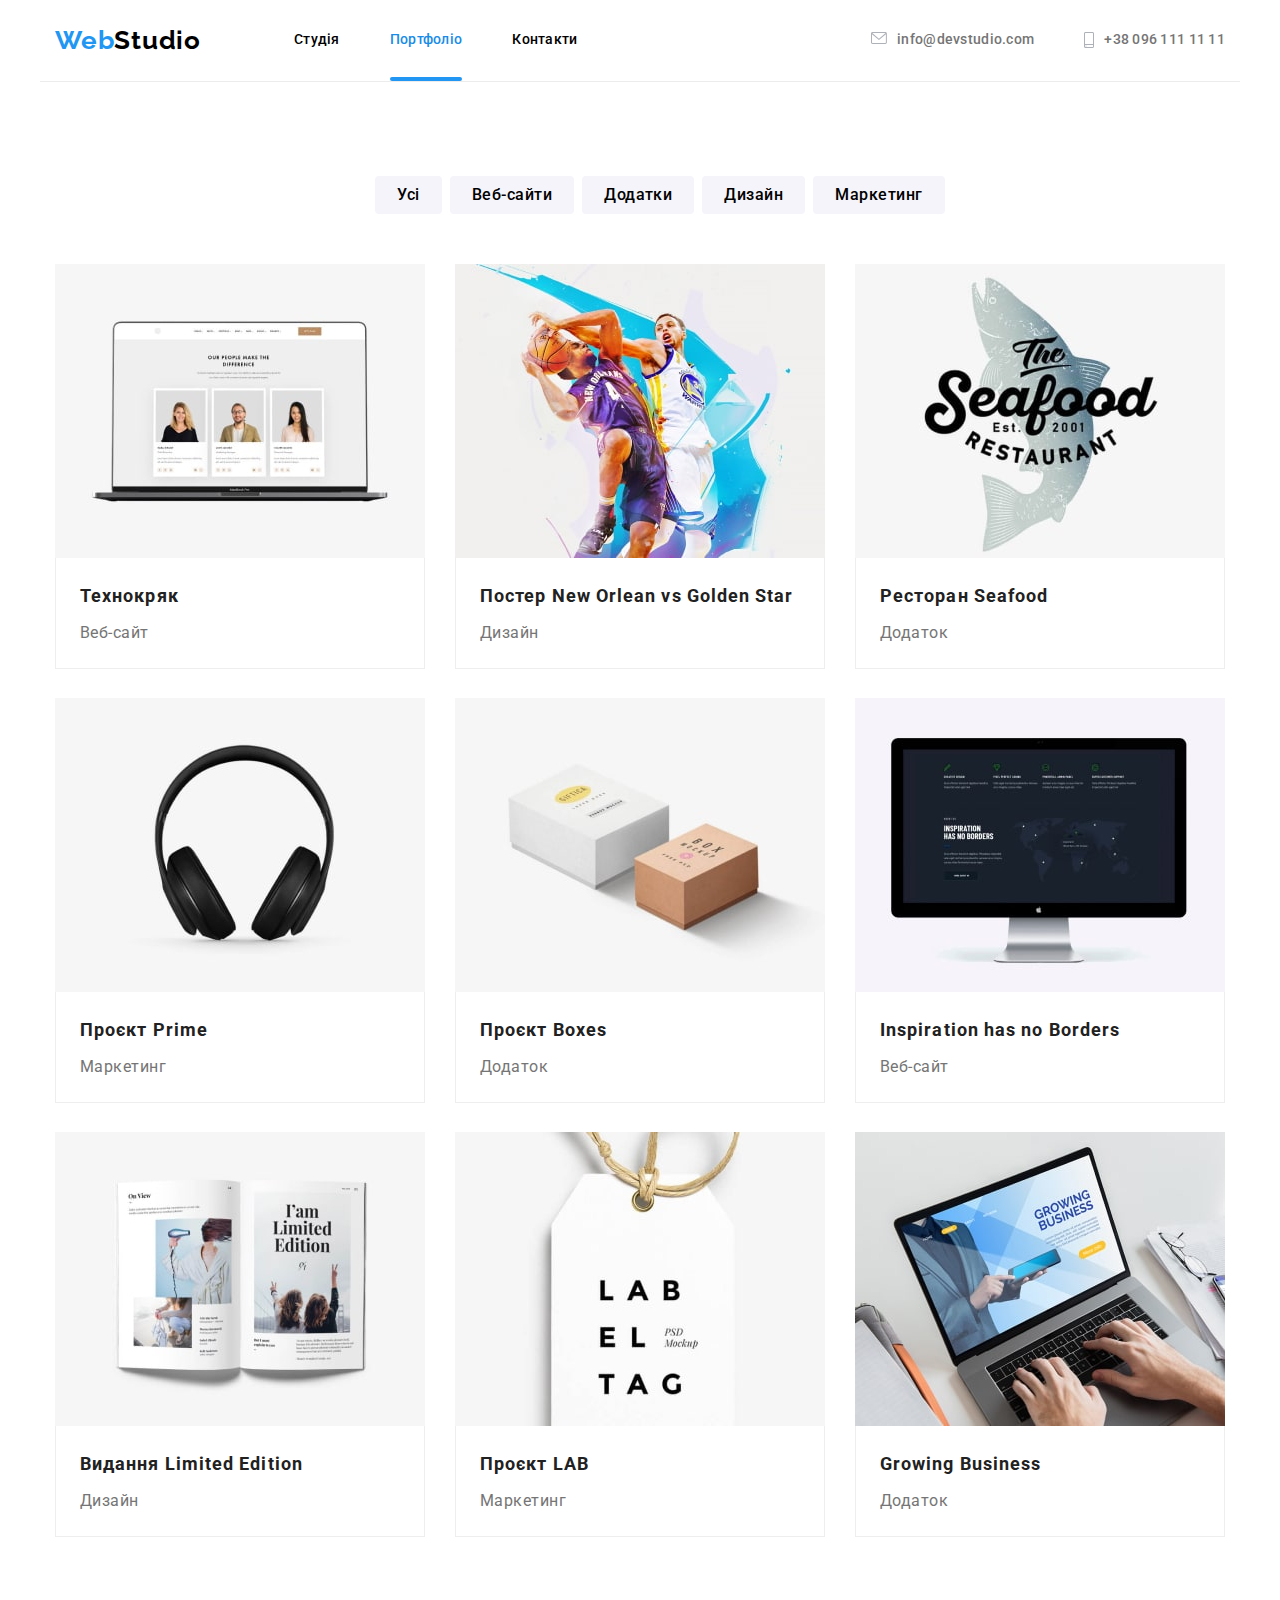
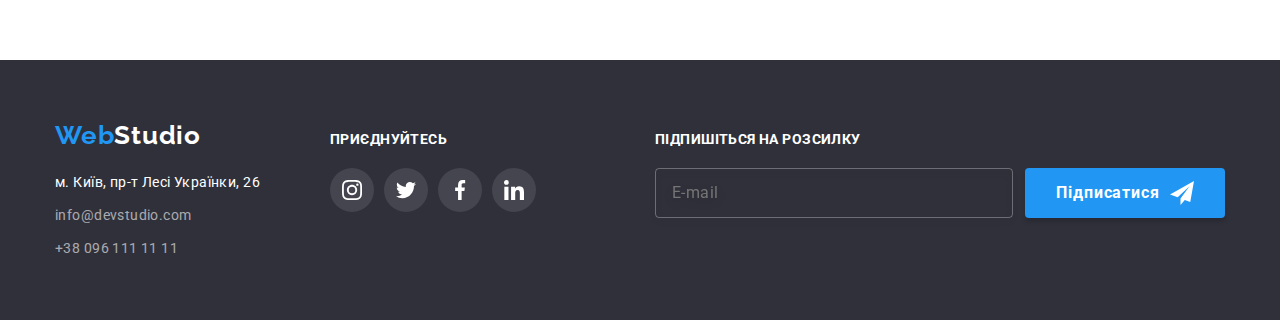
==== commit de49605f: "9" ====
--- a/portfolio.html
+++ b/portfolio.html
@@ -31,8 +31,8 @@
         <nav class="navigation">
             <a class="logo-navigation link" href="./index.html"><span class="logo-navigation__text">Web</span>Studio</a>
             <ul class="list-navigation list">
-                <li class="item-navigation"><a class="item-navigation__link link active current" href="./index.html">Студія</a></li>
-                <li class="item-navigation"><a class="item-navigation__link link" href="./portfolio.html">Портфоліо</a></li>
+                <li class="item-navigation"><a class="item-navigation__link link" href="./index.html">Студія</a></li>
+                <li class="item-navigation"><a class="item-navigation__link link active current" href="./portfolio.html">Портфоліо</a></li>
                 <li class="item-navigation"><a class="item-navigation__link link" href="#contacts">Контакти</a></li>
             </ul>     
         </nav>
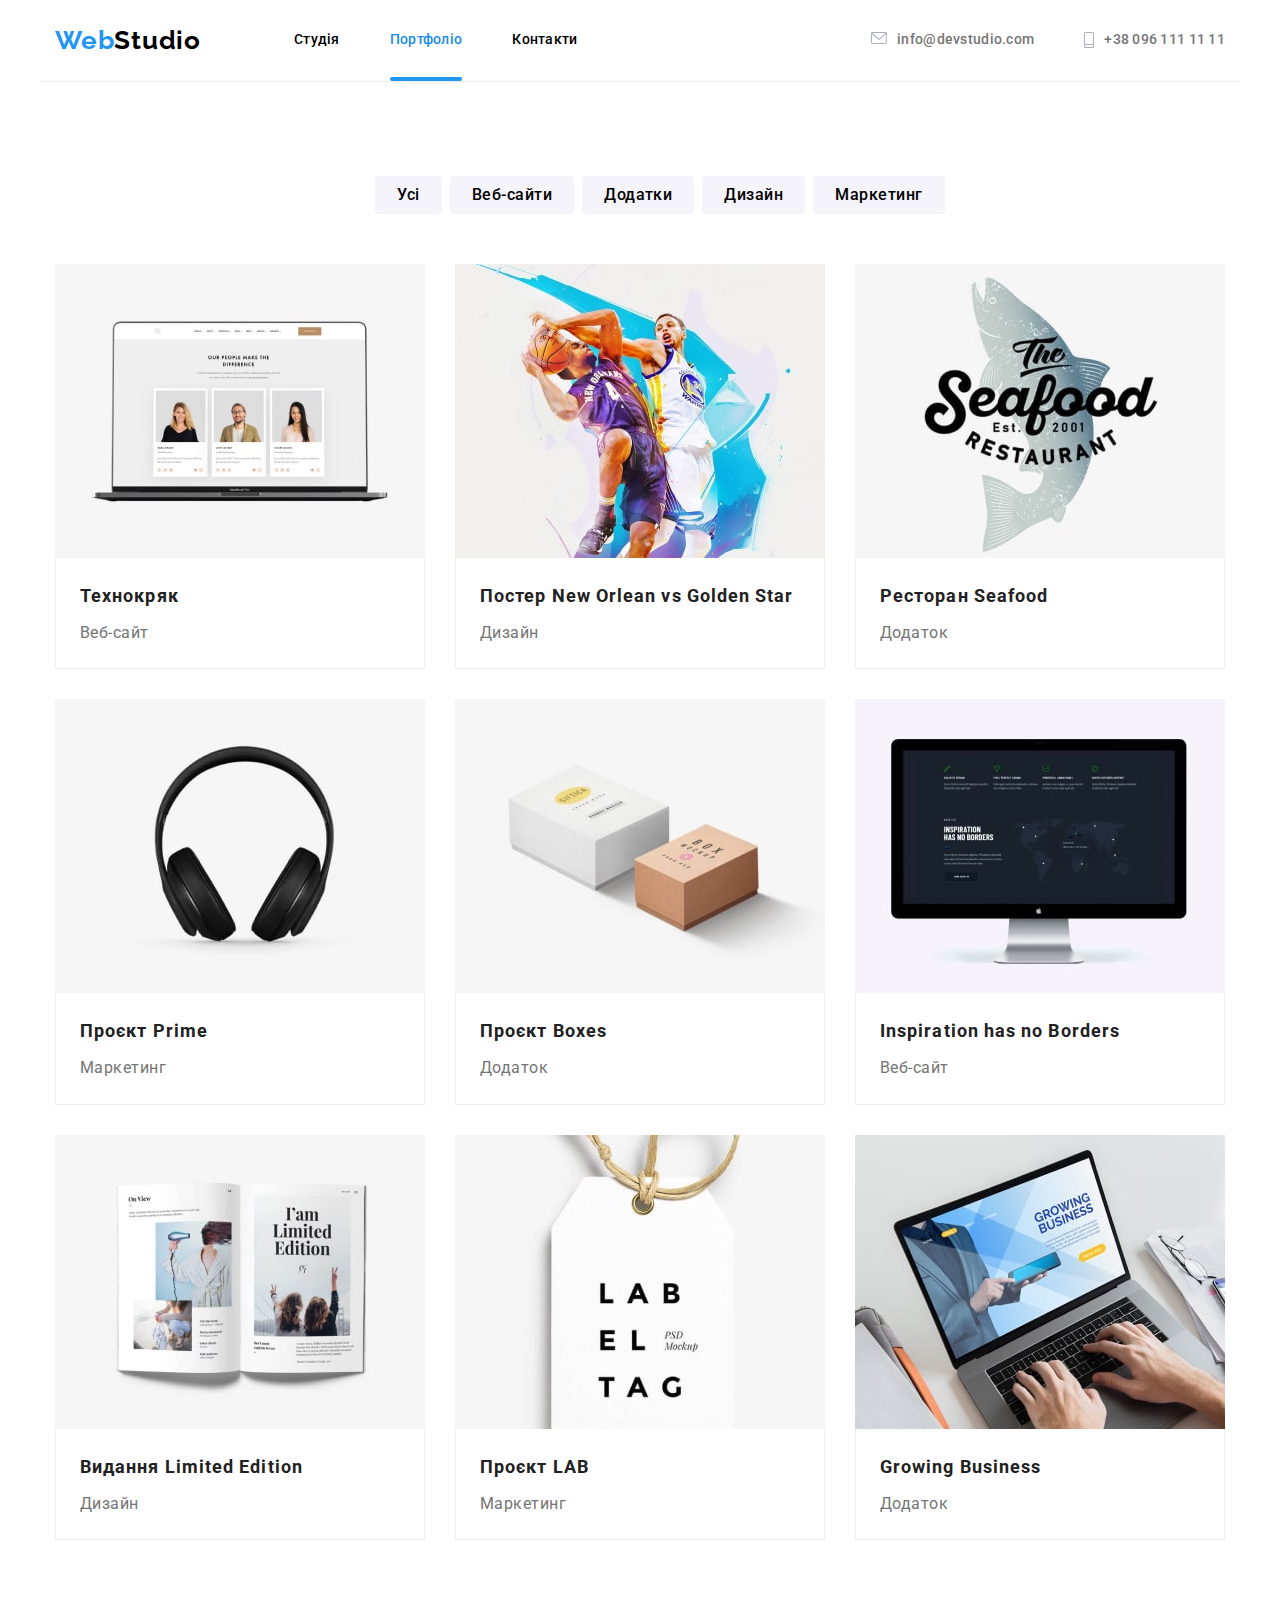
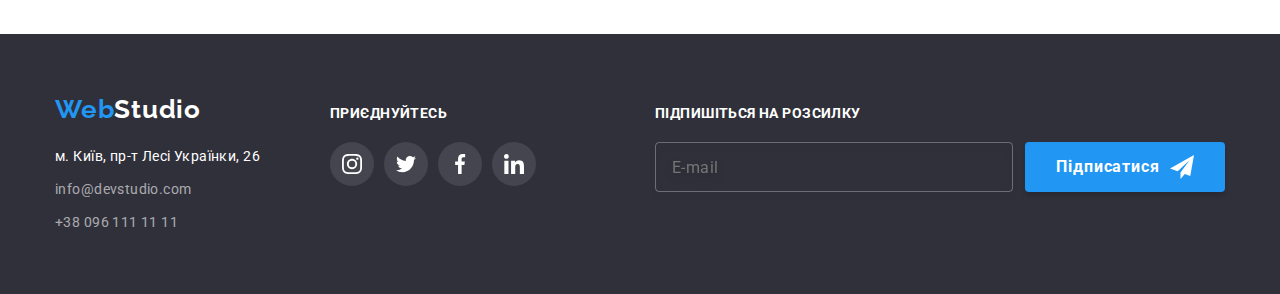
==== commit d89269f4: "9" ====
--- a/portfolio.html
+++ b/portfolio.html
@@ -77,10 +77,10 @@
 
         <ul class="mobile-menu list">
           <li class="mobile-menu-item">
-            <a class="mobile-menu-link link current" href="./index.html">Студія</a>
+            <a class="mobile-menu-link link" href="./index.html">Студія</a>
           </li>
           <li class="mobile-menu-item">
-            <a class="mobile-menu-link link" href="./portfolio.html">Портфоліо</a>
+            <a class="mobile-menu-link link current" href="./portfolio.html">Портфоліо</a>
           </li>
           <li class="mobile-menu-item">
             <a class="mobile-menu-link link" href="/">Контакти</a>
@@ -175,7 +175,7 @@
                   class="list-cards__link--hidden link"
                   src="./img/portfolio/img1_450.jpg"
                   alt="laptop"
-                  width="450"
+                  width="100%"
                   height="294"
                   loading="lazy"
                   srcset="
@@ -199,6 +199,7 @@
               <div class="list-cards__box container-cards">
                 <h2 class="list-cards__title">Технокряк</h2>
                 <p class="list-cards__description">Веб-сайт</p>
+                
               </div>
             </a>
           </li>
@@ -209,7 +210,7 @@
                   class="list-cards__link--hidden"
                   src="./img/portfolio/img2_450.jpg"
                   alt="basketball"
-                  width="450"
+                  width="100%"
                   height="294"
                   loading="lazy"
                   srcset="
@@ -246,7 +247,7 @@
                   class="list-cards__link--hidden"
                   src="./img/portfolio/img3_450.jpg"
                   alt="Seafood"
-                  width="450"
+                  width="100%"
                   height="294"
                   loading="lazy"
                   srcset="
@@ -280,7 +281,7 @@
                   class="list-cards__link--hidden"
                   src="./img/portfolio/img4_450.jpg"
                   alt="hearphones"
-                  width="450"
+                  width="100%"
                   height="294"
                   loading="lazy"
                   srcset="
@@ -315,7 +316,7 @@
                   class="list-cards__link--hidden"
                   src="./img/portfolio/img5_450.jpg"
                   alt="Boxes"
-                  width="450"
+                  width="100%"
                   height="294"
                   loading="lazy"
                   srcset="
@@ -350,7 +351,7 @@
                   class="list-cards__link--hidden"
                   src="./img/portfolio/img6_450.jpg"
                   alt="Monitor"
-                  width="450"
+                  width="100%"
                   height="294"
                   loading="lazy"
                   srcset="
@@ -385,7 +386,7 @@
                   class="list-cards__link--hidden"
                   src="./img/portfolio/img7_450.jpg"
                   alt="Journal"
-                  width="450"
+                  width="100%"
                   height="294"
                   loading="lazy"
                   srcset="
@@ -420,7 +421,7 @@
                   class="list-cards__link--hidden"
                   src="./img/portfolio/img8_450.jpg"
                   alt="Tag"
-                  width="450"
+                  width="100%"
                   height="294"
                   loading="lazy"
                   srcset="
@@ -455,7 +456,7 @@
                   class="list-cards__link--hidden"
                   src="./img/portfolio/img9_450.jpg"
                   alt="Notebook"
-                  width="450"
+                  width="100%"
                   height="294"
                   loading="lazy"
                   srcset="
--- a/css/main.min.css
+++ b/css/main.min.css
@@ -1 +1 @@
-.redcon{outline:solid 1px red}html{-webkit-box-sizing:border-box;box-sizing:border-box}*,*::before,*::after{-webkit-box-sizing:inherit;box-sizing:inherit}.list{list-style:none;margin-top:0;margin-bottom:0}.link{text-decoration:none}.current{color:#188ce8}.link.current{color:#188ce8}body{color:#212121;font-family:"Roboto",sans-serif}h2,h3,p{margin-top:0;margin-bottom:0}.container-clients{padding-left:15px;padding-right:15px;margin-left:auto;margin-right:auto;width:100%}@media screen and (min-width: 480px){.container-clients{display:-webkit-box;display:-ms-flexbox;display:flex;margin-left:auto;width:480px}}@media screen and (min-width: 768px){.container-clients{display:-webkit-box;display:-ms-flexbox;display:flex;-webkit-box-align:center;-ms-flex-align:center;align-items:center;width:768px}}@media screen and (min-width: 1200px){.container-clients{-webkit-box-align:center;-ms-flex-align:center;align-items:center;display:-webkit-box;display:-ms-flexbox;display:flex;width:1200px}}.container-hero{padding-left:15px;padding-right:15px;margin-left:auto;margin-right:auto}@media screen and (min-width: 480px){.container-hero{width:480px}}@media screen and (min-width: 768px){.container-hero{width:768px}}@media screen and (min-width: 1200px){.container-hero{width:1200px}}.container__button{padding:6px 22px}.container-cards{padding:20px 24px}.clients{padding-top:60px;padding-bottom:60px}@media screen and (min-width: 1200px){.clients{padding-top:94px;padding-bottom:94px}}.container__lines{outline:solid 1px red;-webkit-box-sizing:border-box;box-sizing:border-box;height:40px;width:40px;margin-left:auto}.list-container__lines{content:"";width:24px;height:2.67px;background-color:#000;margin-bottom:4px}.menu-container{display:-webkit-box;display:-ms-flexbox;display:flex;-webkit-box-orient:vertical;-webkit-box-direction:normal;-ms-flex-direction:column;flex-direction:column;-webkit-box-pack:justify;-ms-flex-pack:justify;justify-content:space-between;position:fixed;top:0;left:0;width:100vw;height:100vh;padding:48px 40px;background-color:#fff;z-index:999;overflow-y:scroll;-webkit-transform:translateX(200%);transform:translateX(200%);-webkit-transition:-webkit-transform 250ms cubic-bezier(0.4, 0, 0.2, 1);transition:-webkit-transform 250ms cubic-bezier(0.4, 0, 0.2, 1);transition:transform 250ms cubic-bezier(0.4, 0, 0.2, 1);transition:transform 250ms cubic-bezier(0.4, 0, 0.2, 1), -webkit-transform 250ms cubic-bezier(0.4, 0, 0.2, 1)}.menu-container.is-open{-webkit-transform:translateX(0);transform:translateX(0)}.menu-container .menu-toggle{position:absolute;top:16px;right:18px}.menu-toggle{min-height:40px;min-width:40px;display:-webkit-box;display:-ms-flexbox;display:flex;-webkit-box-align:center;-ms-flex-align:center;align-items:center;-webkit-box-pack:center;-ms-flex-pack:center;justify-content:center;margin:0;padding:0;fill:#212121;background-color:rgba(0,0,0,0);cursor:pointer;border:none;border-radius:50%;outline:none;-webkit-transition:color 250ms cubic-bezier(0.4, 0, 0.2, 1);transition:color 250ms cubic-bezier(0.4, 0, 0.2, 1)}.menu-toggle:hover .burger-icon,.menu-toggle:focus .burger-icon{fill:#2196f3}.menu-toggle:hover .menu-close-icon,.menu-toggle:focus .menu-close-icon{fill:#2196f3}@media screen and (max-width: 767.98px){.menu-toggle{margin-left:auto}}@media screen and (min-width: 768px){.menu-toggle{display:none}}.mobile-menu-link{display:block;font-weight:500;font-size:40px;line-height:1.17;letter-spacing:.02em;color:#212121}.mobile-menu-link:hover,.mobile-menu-link:focus{color:#2196f3}.mobile-menu-item:not(:last-child){margin-bottom:32px}.mobile-contact-item:not(:last-child){margin-bottom:32px}.mobile-contact-link{font-weight:500;font-size:24px;line-height:1.17;letter-spacing:.02em;color:#757575}.mobile-contact-link:hover,.mobile-contact-link:focus{color:#2196f3}.mobile-tel{color:#2196f3}.mobile-social{display:-webkit-box;display:-ms-flexbox;display:flex;-ms-flex-wrap:wrap;flex-wrap:wrap;row-gap:10px;margin-top:64px}.mobile-social-link{font-weight:500;font-size:18px;line-height:1.22;letter-spacing:.02em;color:#2196f3}.mobile-social-item+.mobile-social-item{margin-left:10px}.mobile-social-item{position:relative}.mobile-social-item:not(:last-child){margin-right:10px}.mobile-social-item:not(:last-child)::after{content:"";position:absolute;right:-20px;bottom:10px;width:22px;height:1px;border-radius:1px;background-color:rgba(33,33,33,.2);-webkit-transform:rotate(90deg);transform:rotate(90deg)}.currentPage-mob{color:#2196f3}.list-progect__button{color:#000;background-color:#f5f4fa;cursor:pointer;font-weight:500;font-size:16px;line-height:1.63;text-align:center;letter-spacing:.03em;border-radius:4px;border:none;font-family:inherit;-webkit-transition:background-color 250ms cubic-bezier(0.4, 0, 0.2, 1),color 250ms cubic-bezier(0.4, 0, 0.2, 1),-webkit-box-shadow 250ms cubic-bezier(0.4, 0, 0.2, 1);transition:background-color 250ms cubic-bezier(0.4, 0, 0.2, 1),color 250ms cubic-bezier(0.4, 0, 0.2, 1),-webkit-box-shadow 250ms cubic-bezier(0.4, 0, 0.2, 1);transition:background-color 250ms cubic-bezier(0.4, 0, 0.2, 1),color 250ms cubic-bezier(0.4, 0, 0.2, 1),box-shadow 250ms cubic-bezier(0.4, 0, 0.2, 1);transition:background-color 250ms cubic-bezier(0.4, 0, 0.2, 1),color 250ms cubic-bezier(0.4, 0, 0.2, 1),box-shadow 250ms cubic-bezier(0.4, 0, 0.2, 1),-webkit-box-shadow 250ms cubic-bezier(0.4, 0, 0.2, 1)}.list-progect__button:hover,.list-progect__button:focus,.list-progect__button .active-button{color:#fff;background-color:#2196f3;-webkit-box-shadow:0px 3px 1px rgba(0,0,0,.1),0px 1px 2px rgba(0,0,0,.08),0px 2px 2px rgba(0,0,0,.12);box-shadow:0px 3px 1px rgba(0,0,0,.1),0px 1px 2px rgba(0,0,0,.08),0px 2px 2px rgba(0,0,0,.12)}.button{color:#fff;background-color:#2196f3;padding:0;width:216px;height:50px;cursor:pointer;font-weight:700;font-size:16px;line-height:1.87;letter-spacing:.06em;border-radius:4px;border:none;font-family:inherit;-webkit-transition:background-color 250ms cubic-bezier(0.4, 0, 0.2, 1),color 250ms cubic-bezier(0.4, 0, 0.2, 1);transition:background-color 250ms cubic-bezier(0.4, 0, 0.2, 1),color 250ms cubic-bezier(0.4, 0, 0.2, 1)}@media screen and (min-width: 480px){.button{width:200px}}@media screen and (min-width: 768px){.button{width:200px}}.button:hover,.button:focus,.button .active-button{color:#fff;background-color:#188ce8;-webkit-box-shadow:0px 4px 4px rgba(0,0,0,.15);box-shadow:0px 4px 4px rgba(0,0,0,.15);border-radius:4px;-webkit-transition:background-color 250ms cubic-bezier(0.4, 0, 0.2, 1),color 250ms cubic-bezier(0.4, 0, 0.2, 1),-webkit-box-shadow 250ms cubic-bezier(0.4, 0, 0.2, 1);transition:background-color 250ms cubic-bezier(0.4, 0, 0.2, 1),color 250ms cubic-bezier(0.4, 0, 0.2, 1),-webkit-box-shadow 250ms cubic-bezier(0.4, 0, 0.2, 1);transition:background-color 250ms cubic-bezier(0.4, 0, 0.2, 1),color 250ms cubic-bezier(0.4, 0, 0.2, 1),box-shadow 250ms cubic-bezier(0.4, 0, 0.2, 1);transition:background-color 250ms cubic-bezier(0.4, 0, 0.2, 1),color 250ms cubic-bezier(0.4, 0, 0.2, 1),box-shadow 250ms cubic-bezier(0.4, 0, 0.2, 1),-webkit-box-shadow 250ms cubic-bezier(0.4, 0, 0.2, 1)}.list-progect{display:-webkit-box;display:-ms-flexbox;display:flex;-ms-flex-wrap:wrap;flex-wrap:wrap;grid-gap:8px;grid-row-gap:15px}@media(min-width: 768px){.list-progect{-webkit-box-align:center;-ms-flex-align:center;align-items:center;margin-left:auto;margin-right:auto;-webkit-box-pack:center;-ms-flex-pack:center;justify-content:center}}.line{border:1px solid #ececec;border-top-style:none;border-left-style:none;border-right-style:none}header{background-color:#fff}.navigation{display:-webkit-box;display:-ms-flexbox;display:flex;-webkit-box-align:center;-ms-flex-align:center;align-items:center}.logo-navigation{display:inline-block;margin-right:93px;padding:25px 0}@media screen and (max-width: 767px){.logo-navigation{padding:15px 0;margin-right:0}}@media screen and (min-width: 768px)and (max-width: 1199px){.logo-navigation{margin-right:87px}}.logo-navigation__text{color:#2196f3;font-family:"Raleway",sans-serif;font-weight:700;font-size:24px;line-height:1.19;letter-spacing:.03em}@media screen and (min-width: 1200px){.logo-navigation__text{font-size:26px;line-height:1.19}}.logo-navigation,.logo-footer{color:#000;font-family:"Raleway",sans-serif;font-weight:700;font-size:26px;line-height:1.19;letter-spacing:.03em}.list-navigation{display:-webkit-box;display:-ms-flexbox;display:flex;color:#000;font-weight:500;font-size:14px;line-height:1.14;letter-spacing:.02em;padding-left:0}.list-navigation .item-navigation:not(:last-child){margin-right:50px}@media screen and (max-width: 767px){.list-navigation{display:none}}.item-navigation__link{color:#000;padding:32px 0}.item-navigation__link:hover,.item-navigation__link:focus{color:#2196f3;-webkit-transition:color 250ms cubic-bezier(0.4, 0, 0.2, 1);transition:color 250ms cubic-bezier(0.4, 0, 0.2, 1)}.list-adress{margin-left:auto;padding:0}.list-adress .item-adress:not(:last-child){margin-right:50px}@media screen and (max-width: 767px){.list-adress{display:none}}@media screen and (min-width: 1200px){.list-adress{display:-webkit-box;display:-ms-flexbox;display:flex}}@media screen and (min-width: 768px)and (max-width: 1199px){.list-adress .item-adress:not(:last-child){margin-right:0}}.item-adress:hover,.item-adress:focus .item-adress__icon{fill:#2196f3;-webkit-transition:fill 250ms cubic-bezier(0.4, 0, 0.2, 1);transition:fill 250ms cubic-bezier(0.4, 0, 0.2, 1)}.item-adress__link{color:#757575;font-weight:500;font-size:14px;line-height:1.14;letter-spacing:.02em;padding:32px 0;display:-webkit-box;display:-ms-flexbox;display:flex;-webkit-box-pack:center;-ms-flex-pack:center;justify-content:center}.item-adress__link:hover,.item-adress__link:focus{color:#2196f3;-webkit-transition:color 250ms cubic-bezier(0.4, 0, 0.2, 1);transition:color 250ms cubic-bezier(0.4, 0, 0.2, 1)}.item-adress__link:hover .item-adress__icon{fill:#2196f3;-webkit-transition:fill 250ms cubic-bezier(0.4, 0, 0.2, 1);transition:fill 250ms cubic-bezier(0.4, 0, 0.2, 1)}@media screen and (min-width: 768px)and (max-width: 1199px){.item-adress__link{padding:0;margin-bottom:10px}}.item-adress__phone{color:#757575;font-weight:500;font-size:14px;line-height:1.14;letter-spacing:.02em;padding:32px 0;display:-webkit-box;display:-ms-flexbox;display:flex;-webkit-box-pack:center;-ms-flex-pack:center;justify-content:center}.item-adress__phone:hover,.item-adress__phone:focus{color:#2196f3;-webkit-transition:color 250ms cubic-bezier(0.4, 0, 0.2, 1);transition:color 250ms cubic-bezier(0.4, 0, 0.2, 1)}.item-adress__phone:hover .item-adress__icon{fill:#2196f3;-webkit-transition:fill 250ms cubic-bezier(0.4, 0, 0.2, 1);transition:fill 250ms cubic-bezier(0.4, 0, 0.2, 1)}@media screen and (min-width: 768px)and (max-width: 1199px){.item-adress__phone{padding:0;display:block}}.item-adress__icon{margin-right:10px;fill:#afb1b8}.item-adress__icon:hover,.item-adress__icon:focus{fill:#2196f3;-webkit-transition:fill 250ms cubic-bezier(0.4, 0, 0.2, 1);transition:fill 250ms cubic-bezier(0.4, 0, 0.2, 1)}.list-adress__link:hover,.list-adress__link:focus{color:#2196f3;-webkit-transition:color 250ms cubic-bezier(0.4, 0, 0.2, 1);transition:color 250ms cubic-bezier(0.4, 0, 0.2, 1)}.active-link{color:#2196f3}.item-navigation{position:relative}.active::after{position:absolute;display:inline-block;content:"";width:100%;height:4px;background:#2196f3;border-radius:2px;top:45px;left:0}h1{color:#fff;font-weight:900;letter-spacing:.06em;text-transform:uppercase}@media screen and (min-width: 480px){h1{font-size:26px;line-height:1.61}}@media screen and (min-width: 768px){h1{font-size:26px;line-height:1.61}}@media screen and (min-width: 1200px){h1{font-size:44px;line-height:1.4}}@media screen and (min-width: 480px){.hero__text{width:360px;margin:0 auto 30px}}@media screen and (min-width: 768px){.hero__text{width:360px;margin:0 auto 30px}}@media screen and (min-width: 1200px){.hero__text{width:696px;margin:0 auto 30px}}.hero{background-color:#2f303a;padding-top:200px;text-align:center;padding-bottom:200px;background-repeat:no-repeat;background-position:center;background-size:cover;background-image:-webkit-gradient(linear, left top, left bottom, from(rgba(47, 48, 58, 0.4)), to(rgba(47, 48, 58, 0.4))),url(../img/main1.jpg);background-image:linear-gradient(rgba(47, 48, 58, 0.4), rgba(47, 48, 58, 0.4)),url(../img/main1.jpg)}@media screen and (min-width: 480px){.hero{background-image:-webkit-gradient(linear, left top, left bottom, from(rgba(47, 48, 58, 0.4)), to(rgba(47, 48, 58, 0.4))),url(../img/hero/hero-sm-@1x.jpg);background-image:linear-gradient(rgba(47, 48, 58, 0.4), rgba(47, 48, 58, 0.4)),url(../img/hero/hero-sm-@1x.jpg)}}@media screen and (-webkit-min-device-pixel-ratio: 2),screen and (min-resolution: 192dpi),(-webkit-min-device-pixel-ratio: 2)and (min-device-pixel-ratio: 2),(min-resolution: 2dppx)and (min-device-pixel-ratio: 2){.hero{background-image:-webkit-gradient(linear, left top, left bottom, from(rgba(47, 48, 58, 0.4)), to(rgba(47, 48, 58, 0.4))),url(../img/hero/hero-sm-@2x.jpg);background-image:linear-gradient(rgba(47, 48, 58, 0.4), rgba(47, 48, 58, 0.4)),url(../img/hero/hero-sm-@2x.jpg)}}@media screen and (min-width: 768px){.hero{background-image:-webkit-gradient(linear, left top, left bottom, from(rgba(47, 48, 58, 0.4)), to(rgba(47, 48, 58, 0.4))),url(../img/hero/hero-md-@1x.jpg);background-image:linear-gradient(rgba(47, 48, 58, 0.4), rgba(47, 48, 58, 0.4)),url(../img/hero/hero-md-@1x.jpg)}}@media screen and (min-device-pixel-ratio: 2),(-webkit-min-device-pixel-ratio: 2),(min-resolution: 192dpi),(min-resolution: 2dppx){.hero{background-image:-webkit-gradient(linear, left top, left bottom, from(rgba(47, 48, 58, 0.4)), to(rgba(47, 48, 58, 0.4))),url(../img/hero/hero-md-@2x.jpg);background-image:linear-gradient(rgba(47, 48, 58, 0.4), rgba(47, 48, 58, 0.4)),url(../img/hero/hero-md-@2x.jpg)}}@media screen and (min-device-pixel-ratio: 2),(-webkit-min-device-pixel-ratio: 2),(min-resolution: 192dpi),(min-resolution: 2dppx){.hero{background-image:-webkit-gradient(linear, left top, left bottom, from(rgba(47, 48, 58, 0.4)), to(rgba(47, 48, 58, 0.4))),url(../img/hero/hero-lg-@2x.jpg);background-image:linear-gradient(rgba(47, 48, 58, 0.4), rgba(47, 48, 58, 0.4)),url(../img/hero/hero-lg-@2x.jpg)}}@media screen and (min-width: 480px){.hero{padding-top:118px;padding-bottom:198px}}@media screen and (min-width: 768px){.hero{padding-top:118px;padding-bottom:198px}}@media screen and (min-width: 480px){.benefits{display:-webkit-box;display:-ms-flexbox;display:flex;padding:0;-ms-flex-wrap:wrap;flex-wrap:wrap;gap:30px}}@media screen and (min-width: 768px){.benefits{display:-webkit-box;display:-ms-flexbox;display:flex;padding:0;-ms-flex-wrap:wrap;flex-wrap:wrap;gap:30px}}@media screen and (min-width: 1200px){.benefits{display:-webkit-box;display:-ms-flexbox;display:flex;padding:0;-ms-flex-wrap:wrap;flex-wrap:wrap;gap:0}.benefits .list-benefits:not(:last-child){margin-right:30px}}.item-benefits{width:270px;height:120px;background:#f5f4fa;border-radius:4px;margin-bottom:30px;display:-webkit-box;display:-ms-flexbox;display:flex;-webkit-box-pack:center;-ms-flex-pack:center;justify-content:center;-webkit-box-align:center;-ms-flex-align:center;align-items:center}@media screen and (min-width: 480px){.item-benefits{width:450px}}@media screen and (min-width: 768px){.item-benefits{width:354px}}@media screen and (min-width: 1200px){.item-benefits{width:270px}}.item-benefits__title{font-weight:700;font-size:14px;line-height:1.14;letter-spacing:.03em;text-transform:uppercase;margin-bottom:10px}@media screen and (min-width: 480px){.item-benefits__title{width:450px;text-align:center}}@media screen and (min-width: 768px){.item-benefits__title{width:354px;text-align:start}}@media screen and (min-width: 1200px){.item-benefits__title{width:270px}}.item-benefits__text{color:#757575;font-weight:400;font-size:14px;line-height:1.7;letter-spacing:.03em;margin-top:0;margin-bottom:0}@media screen and (min-width: 480px){.item-benefits__text{width:450px}}@media screen and (min-width: 768px){.item-benefits__text{width:354px}}@media screen and (min-width: 1200px){.item-benefits__text{width:270px}}.servises{margin-bottom:94px}@media screen and (max-width: 1199px){.servises{display:none}}.servises__text{font-weight:700;font-size:36px;line-height:1.2;text-align:center;letter-spacing:.03em;margin-bottom:50px}@media screen and (max-width: 1199px){.servises__text{font-size:28px;line-height:1.17}}.list-servises{display:-webkit-box;display:-ms-flexbox;display:flex;padding:0}.list-servises .item-servises:not(:last-child){margin-right:30px}.list-team{display:-webkit-box;display:-ms-flexbox;display:flex;padding:0px}.list-team .item-team:not(:last-child){margin-right:30px}@media screen and (max-width: 767px){.list-team{display:-webkit-box;display:-ms-flexbox;display:flex;-webkit-box-pack:center;-ms-flex-pack:center;justify-content:center;-ms-flex-wrap:wrap;flex-wrap:wrap;gap:30px;padding:0px}.list-team .item-team:not(:last-child){margin-right:0}}@media screen and (min-width: 768px)and (max-width: 1199px){.list-team{display:-webkit-box;display:-ms-flexbox;display:flex;-webkit-box-pack:center;-ms-flex-pack:center;justify-content:center;-ms-flex-wrap:wrap;flex-wrap:wrap;gap:30px;padding:0px}.list-team .item-team:not(:last-child){margin-right:0}}.item-team{background-color:#fff;width:270px;-webkit-box-shadow:0px 1px 3px rgba(0,0,0,.12),0px 1px 1px rgba(0,0,0,.14),0px 2px 1px rgba(0,0,0,.2);box-shadow:0px 1px 3px rgba(0,0,0,.12),0px 1px 1px rgba(0,0,0,.14),0px 2px 1px rgba(0,0,0,.2);border-radius:0px 0px 4px 4px}@media screen and (max-width: 767px){.item-team{width:450px;height:622px}}@media screen and (min-width: 768px)and (max-width: 1199px){.item-team{width:354px;height:536px}}.item-team:hover,.item-team:focus{-webkit-transform:scale(1.1);transform:scale(1.1)}.item-team .item-card__icon{fill:#afb1b8}.item-team .list-card{display:-webkit-box;display:-ms-flexbox;display:flex;-webkit-box-pack:center;-ms-flex-pack:center;justify-content:center;margin-top:16px;padding:0}.item-team .item-card__link{display:block;border-radius:50%;width:100%;height:100%;display:-webkit-box;display:-ms-flexbox;display:flex;-webkit-box-pack:center;-ms-flex-pack:center;justify-content:center;-webkit-box-align:center;-ms-flex-align:center;align-items:center;-webkit-transition:background-color 250ms cubic-bezier(0.4, 0, 0.2, 1),color 250ms cubic-bezier(0.4, 0, 0.2, 1);transition:background-color 250ms cubic-bezier(0.4, 0, 0.2, 1),color 250ms cubic-bezier(0.4, 0, 0.2, 1)}.item-team .item-card__link:hover,.item-team .item-card__link:focus{background-color:#2196f3;-webkit-transition:background-color 250ms cubic-bezier(0.4, 0, 0.2, 1);transition:background-color 250ms cubic-bezier(0.4, 0, 0.2, 1)}.item-team .item-card__link:hover .item-card__icon{fill:#fff;-webkit-transition:fill 250ms cubic-bezier(0.4, 0, 0.2, 1);transition:fill 250ms cubic-bezier(0.4, 0, 0.2, 1)}.item-servises{position:relative}.item-servises__text{display:-webkit-box;display:-ms-flexbox;display:flex;-webkit-box-pack:center;-ms-flex-pack:center;justify-content:center;-webkit-box-align:center;-ms-flex-align:center;align-items:center;position:absolute;bottom:0;width:100%;height:70px;font-weight:700;font-size:14px;line-height:1.18;letter-spacing:.03em;text-transform:uppercase;color:#fff;background:rgba(47,48,58,.8)}.social-icon{-webkit-box-pack:center;-ms-flex-pack:center;justify-content:center}.item-card{width:44px;height:44px;margin-right:10px;padding-bottom:0}.item-card:nth-last-child(1){margin-right:0}.item-team__text{padding-top:30px;padding-bottom:30px}.item-servises__image{display:block}.item-team__name{font-weight:500;font-size:16px;line-height:1.2;-webkit-text-decoration:bold;text-decoration:bold;text-align:center;letter-spacing:.03em;margin-bottom:10px}.item-team__spot{color:#757575;font-weight:400;font-size:16px;line-height:1.2;text-align:center;letter-spacing:.03em}.team{background-color:#f5f4fa}@media screen and (min-width: 480px){.item-team__image{width:100%}}@media screen and (min-width: 768px){.item-team__image{width:100%}}@media screen and (min-width: 1200px){.item-team__image{width:100%}}img{display:block;max-width:100%;height:auto}.servises__text{font-weight:700;font-size:28px;line-height:1.2;text-align:center;letter-spacing:.03em;margin-bottom:30px}@media screen and (min-width: 1200px){.servises__text{font-size:36px;line-height:1.2;margin-bottom:50px}}.list-box{display:-webkit-box;display:-ms-flexbox;display:flex;-ms-flex-wrap:wrap;flex-wrap:wrap;-webkit-box-pack:center;-ms-flex-pack:center;justify-content:center;-ms-flex-line-pack:center;align-content:center;gap:30px;padding:0}@media screen and (min-width: 1200px){.list-box{display:-webkit-box;display:-ms-flexbox;display:flex;padding:0;-webkit-box-pack:justify;-ms-flex-pack:justify;justify-content:space-between}}.item-box{width:210px;height:92px;border:1px solid #afb1b8;border-radius:4px;-webkit-transition:color 250ms cubic-bezier(0.4, 0, 0.2, 1);transition:color 250ms cubic-bezier(0.4, 0, 0.2, 1)}.item-box:hover{border-color:#2196f3}.item-box:hover .item-box__icon{fill:#2196f3}@media screen and (min-width: 768px){.item-box{width:226px;height:92px}}@media screen and (min-width: 1200px){.item-box{width:170px;height:92px}}.item-box__link{display:-webkit-box;display:-ms-flexbox;display:flex;-webkit-box-pack:center;-ms-flex-pack:center;justify-content:center;-webkit-box-align:center;-ms-flex-align:center;align-items:center;width:100%;height:100%;padding:0;-webkit-transition:color 250ms cubic-bezier(0.4, 0, 0.2, 1);transition:color 250ms cubic-bezier(0.4, 0, 0.2, 1)}.item-box__icon{fill:#afb1b8;-webkit-transition:fill 250ms cubic-bezier(0.4, 0, 0.2, 1);transition:fill 250ms cubic-bezier(0.4, 0, 0.2, 1)}footer{background-color:#2f303a}@media screen and (min-width: 480px){footer{height:603px}}@media screen and (min-width: 768px){footer{height:463px}}@media screen and (min-width: 1200px){footer{height:-webkit-max-content;height:-moz-max-content;height:max-content}}.logo-footer{color:#fff;display:inline-block;margin-bottom:20px}@media screen and (max-width: 767px){.logo-footer{margin-top:60px}}.list-adress__link{color:#fff;font-family:"Roboto",sans-serif;font-style:normal;font-weight:400;font-size:14px;line-height:1.7;letter-spacing:.03em;-webkit-transition:color 250ms cubic-bezier(0.4, 0, 0.2, 1);transition:color 250ms cubic-bezier(0.4, 0, 0.2, 1)}.list-adress__item{padding:0;margin-bottom:9px}.list-adress__item:nth-last-child(1){margin-bottom:0}.list-adress__mail,.list-adress__phone{font-family:"Roboto",sans-serif;font-style:normal;font-weight:400;font-size:14px;line-height:1.7;letter-spacing:.03em;color:rgba(255,255,255,.6);-webkit-transition:color 250ms cubic-bezier(0.4, 0, 0.2, 1);transition:color 250ms cubic-bezier(0.4, 0, 0.2, 1)}.list-adress__mail:hover,.list-adress__mail:focus,.list-adress__phone:hover,.list-adress__phone:focus{color:#2196f3}.list-footer__adress{padding:0}@media screen and (min-width: 1200px){.list-footer__adress{padding-left:0}}@media screen and (min-width: 480px){.footer{text-align:center}}@media screen and (min-width: 768px)and (max-width: 1199px){.footer{display:-webkit-box;display:-ms-flexbox;display:flex;-webkit-box-pack:center;-ms-flex-pack:center;justify-content:center;-ms-flex-wrap:wrap;flex-wrap:wrap;gap:60px 165px;padding-top:60px;padding-bottom:60px}}@media screen and (min-width: 1200px){.footer{display:-webkit-box;display:-ms-flexbox;display:flex;-webkit-box-align:baseline;-ms-flex-align:baseline;align-items:baseline;padding-top:60px;padding-bottom:60px;text-align:left}}.list-joinus__text{font-weight:700;font-size:14px;line-height:1.14;letter-spacing:.03em;text-transform:uppercase;color:#fff;margin-bottom:20px}@media screen and (min-width: 480px){.list-footer{-webkit-box-pack:center;-ms-flex-pack:center;justify-content:center;margin-bottom:60px}}@media screen and (min-width: 768px){.list-footer{margin-bottom:0}}@media screen and (min-width: 1200px){.list-footer{margin-right:70px;margin-bottom:0;-webkit-box-pack:start;-ms-flex-pack:start;justify-content:start}}@media screen and (min-width: 480px){.list-joinus{padding:0;margin-bottom:60px}}@media screen and (min-width: 1200px){.list-joinus{padding:0;margin:0}}.list-social{padding:0;display:-webkit-box;display:-ms-flexbox;display:flex;-webkit-box-pack:center;-ms-flex-pack:center;justify-content:center}.list-social__item{width:44px;height:44px;margin-right:10px;padding-bottom:0;border-radius:50%;background-color:rgba(255,255,255,.1);-webkit-transition:background-color 250ms cubic-bezier(0.4, 0, 0.2, 1);transition:background-color 250ms cubic-bezier(0.4, 0, 0.2, 1)}.list-social__item:nth-last-child(1){margin-right:0}.list-social__item:hover{background-color:#2196f3;-webkit-transition:background-color 250ms cubic-bezier(0.4, 0, 0.2, 1);transition:background-color 250ms cubic-bezier(0.4, 0, 0.2, 1)}.list-social__link{width:100%;height:100%;display:-webkit-box;display:-ms-flexbox;display:flex;-webkit-box-pack:center;-ms-flex-pack:center;justify-content:center;-webkit-box-align:center;-ms-flex-align:center;align-items:center;-webkit-transition:background-color 250ms cubic-bezier(0.4, 0, 0.2, 1);transition:background-color 250ms cubic-bezier(0.4, 0, 0.2, 1)}.list-social__icon{fill:#fff}@media screen and (min-width: 480px){.footer-form{margin-left:auto;height:86px}}@media screen and (min-width: 768px){.footer-form{margin-left:0;height:86px}}@media screen and (min-width: 1200px){.footer-form{margin-left:auto;height:86px}}.send-form__label{width:358px}.form input{width:358px;height:50px;background-color:rgba(0,0,0,0);border:none;border:1px solid rgba(255,255,255,.3);-webkit-filter:drop-shadow(0px 4px 4px rgba(0, 0, 0, 0.15));filter:drop-shadow(0px 4px 4px rgba(0, 0, 0, 0.15));border-radius:4px}@media screen and (min-width: 1200px){.send-form{display:-webkit-box;display:-ms-flexbox;display:flex;-webkit-box-pack:center;-ms-flex-pack:center;justify-content:center;-ms-flex-line-pack:center;align-content:center}}.send-form__input{width:358px;height:50px;font-family:"Roboto",sans-serif;font-weight:400;font-size:16px;letter-spacing:.03em;line-height:16px;padding:15px 16px;background-color:rgba(0,0,0,0);border:1px solid rgba(255,255,255,.3);-webkit-box-sizing:border-box;box-sizing:border-box;-webkit-filter:drop-shadow(0px 4px 4px rgba(0, 0, 0, 0.15));filter:drop-shadow(0px 4px 4px rgba(0, 0, 0, 0.15));border-radius:4px;color:rgba(255,255,255,.6)}.send-form__input:focus{border:1px solid #2196f3;-webkit-box-shadow:0px 1px 1px rgba(0,0,0,.12),0px 4px 4px rgba(0,0,0,.06),1px 4px 6px rgba(0,0,0,.16);box-shadow:0px 1px 1px rgba(0,0,0,.12),0px 4px 4px rgba(0,0,0,.06),1px 4px 6px rgba(0,0,0,.16);outline:none}@media screen and (min-width: 480px){.send-form__input{margin-bottom:20px}}@media screen and (min-width: 768px){.send-form__input{display:block}}@media screen and (min-width: 1200px){.send-form__input{width:358px}}.send-form__button{display:-webkit-box;display:-ms-flexbox;display:flex;-webkit-box-pack:center;-ms-flex-pack:center;justify-content:center;-webkit-box-align:center;-ms-flex-align:center;align-items:center;font-family:inherit;background:#2196f3;width:200px;height:50px;margin-left:12px;border:none;-webkit-box-shadow:0px 4px 4px rgba(0,0,0,.15);box-shadow:0px 4px 4px rgba(0,0,0,.15);border-radius:4px;cursor:pointer;font-weight:700;font-size:16px;line-height:1.875;letter-spacing:.06em;color:#fff;-webkit-transition:color 250ms cubic-bezier(0.4, 0, 0.2, 1);transition:color 250ms cubic-bezier(0.4, 0, 0.2, 1);-webkit-transition:background-color 250ms cubic-bezier(0.4, 0, 0.2, 1);transition:background-color 250ms cubic-bezier(0.4, 0, 0.2, 1)}.send-form__button:hover,.send-form__button:focus{color:#fff;background-color:#188ce8;-webkit-box-shadow:0px 4px 4px rgba(0,0,0,.15);box-shadow:0px 4px 4px rgba(0,0,0,.15);border-radius:4px;-webkit-transition:color background-color box-shadow 250ms cubic-bezier(0.4, 0, 0.2, 1);transition:color background-color box-shadow 250ms cubic-bezier(0.4, 0, 0.2, 1)}@media screen and (min-width: 480px){.send-form__button{margin-left:auto;margin-right:auto}}@media screen and (min-width: 1200px){.send-form__button{margin-left:12px}}.send-form__icon{fill:#fff;margin-left:10px}.text_sub_s{font-weight:700;font-size:16px;line-height:1.88;letter-spacing:.06em;color:#fff;display:-webkit-box;display:-ms-flexbox;display:flex;-webkit-box-pack:center;-ms-flex-pack:center;justify-content:center;-webkit-box-align:center;-ms-flex-align:center;align-items:center}.modal-backdrop{position:fixed;top:0;bottom:0;left:0;right:0;background-color:rgba(0,0,0,.2);opacity:1;-webkit-transition:opacity 500ms,visibility 500ms;transition:opacity 500ms,visibility 500ms}.modal{width:528px;position:absolute;top:50%;left:50%;-webkit-transform:translate(-50%, -50%) scale(1);transform:translate(-50%, -50%) scale(1);opacity:1;-webkit-transition:-webkit-transform 250ms cubic-bezier(0.4, 0, 0.2, 1);transition:-webkit-transform 250ms cubic-bezier(0.4, 0, 0.2, 1);transition:transform 250ms cubic-bezier(0.4, 0, 0.2, 1);transition:transform 250ms cubic-bezier(0.4, 0, 0.2, 1), -webkit-transform 250ms cubic-bezier(0.4, 0, 0.2, 1);background-color:#fff;padding:40px}@media screen and (min-width: 480px){.modal{width:450px}}@media screen and (min-width: 768px){.modal{width:450px}}.is-hidden{visibility:hidden;opacity:0;pointer-events:none}.modal-btn{position:absolute;top:8px;right:8px;cursor:pointer;-webkit-box-align:center;-ms-flex-align:center;align-items:center;background:#fff;width:30px;height:30px;border:1px solid rgba(0,0,0,.1);border-radius:50%;-webkit-transition:background-color 250ms cubic-bezier(0.4, 0, 0.2, 1);transition:background-color 250ms cubic-bezier(0.4, 0, 0.2, 1)}.modal-btn:hover{fill:#2196f3;-webkit-transition:fill 250ms cubic-bezier(0.4, 0, 0.2, 1);transition:fill 250ms cubic-bezier(0.4, 0, 0.2, 1)}.modal-icon{width:100%;height:100%;display:-webkit-box;display:-ms-flexbox;display:flex;-webkit-box-pack:center;-ms-flex-pack:center;justify-content:center;-webkit-box-align:center;-ms-flex-align:center;align-items:center}.par_txt{font-weight:700;font-size:20px;line-height:1.17;letter-spacing:.06em;color:#000;text-align:center;margin-bottom:12px}@media screen and (min-width: 480px){.par_txt{line-height:1.5}}@media screen and (min-width: 768px){.par_txt{line-height:1.5}}.span_name{font-weight:400;text-align:start;font-size:12px;line-height:1.71;letter-spacing:.03em;color:#757575}.modal_forms{margin-bottom:10px}.forms_input{width:448px;height:40px;border-radius:4px;border:1px solid rgba(33,33,33,.2);padding-left:40px;-webkit-transition:border 250ms cubic-bezier(0.4, 0, 0.2, 1);transition:border 250ms cubic-bezier(0.4, 0, 0.2, 1)}.forms_input:hover,.forms_input:focus{border:1px solid #2196f3;outline:none}.forms_input:hover+svg,.forms_input:focus+svg{fill:#2196f3}@media screen and (min-width: 480px){.forms_input{width:370px}}@media screen and (min-width: 768px){.forms_input{width:370px}}.forms_label{position:relative}.icon_form{position:absolute;width:18px;height:18px;left:15px;top:2px}.commits{width:448px;height:120px;border:1px solid rgba(33,33,33,.2);-webkit-box-sizing:border-box;box-sizing:border-box;border-radius:4px;resize:none;padding:12px 16px}.commits:hover,.commits:focus{border:1px solid #2196f3;outline:none;-webkit-transition:border 250ms cubic-bezier(0.4, 0, 0.2, 1);transition:border 250ms cubic-bezier(0.4, 0, 0.2, 1)}@media screen and (min-width: 480px){.commits{width:370px}}@media screen and (min-width: 768px){.commits{width:370px}}.commitl{margin-bottom:20px}textarea::-webkit-input-placeholder{font-weight:400;font-size:12px;line-height:1.71;letter-spacing:.01em}textarea::-moz-placeholder{font-weight:400;font-size:12px;line-height:1.71;letter-spacing:.01em}textarea:-ms-input-placeholder{font-weight:400;font-size:12px;line-height:1.71;letter-spacing:.01em}textarea::-ms-input-placeholder{font-weight:400;font-size:12px;line-height:1.71;letter-spacing:.01em}textarea::placeholder{font-weight:400;font-size:12px;line-height:1.71;letter-spacing:.01em}.sogl_check{position:absolute;width:1px;height:1px;margin:-1px;border:0;padding:0;white-space:nowrap;-webkit-clip-path:inset(100%);clip-path:inset(100%);clip:rect(0 0 0 0);overflow:hidden}.sogl_check:checked+.checkbox_icon{background-color:#2196f3;background-image:url(../img/Check.svg);background-size:contain;background-origin:content-box;border:2px solid rgba(0,0,0,0);background-repeat:no-repeat;border-radius:4px}.soglasie_link{padding-left:3px;font-size:14px;line-height:1.7;letter-spacing:.03em;color:#2196f3}@media screen and (min-width: 480px){.soglasie_link{font-size:12px;line-height:1.16}}@media screen and (min-width: 768px){.soglasie_link{font-size:12px;line-height:1.16}}.checkbox_icon{display:-webkit-box;display:-ms-flexbox;display:flex;width:16px;height:15px;border:2px solid #212121;border-radius:4px;margin-right:9px;cursor:pointer}.modal_form_btn{display:block;margin:30px auto 0;font-family:inherit;background:#2196f3;width:200px;height:50px;border:none;-webkit-box-shadow:0px 4px 4px rgba(0,0,0,.15);box-shadow:0px 4px 4px rgba(0,0,0,.15);border-radius:4px;cursor:pointer;-webkit-transition:background-color 250ms cubic-bezier(0.4, 0, 0.2, 1);transition:background-color 250ms cubic-bezier(0.4, 0, 0.2, 1)}.modal_form_btn:hover,.modal_form_btn:focus{color:#fff;background-color:#188ce8;-webkit-box-shadow:0px 4px 4px rgba(0,0,0,.15);box-shadow:0px 4px 4px rgba(0,0,0,.15);border-radius:4px;-webkit-transition:color 250ms cubic-bezier(0.4, 0, 0.2, 1);transition:color 250ms cubic-bezier(0.4, 0, 0.2, 1)}.modal_form_txt{cursor:pointer;font-weight:700;font-size:16px;line-height:1.88;-webkit-box-align:center;-ms-flex-align:center;align-items:center;text-align:center;letter-spacing:.06em;color:#fff}.agree{font-weight:400;font-size:14px;line-height:1.71;letter-spacing:.03em;color:#757575}@media screen and (min-width: 480px){.agree{font-size:12px;line-height:1.16}}@media screen and (min-width: 768px){.agree{font-size:12px;line-height:1.16}}.soglasie{display:-webkit-box;display:-ms-flexbox;display:flex;-webkit-box-pack:center;-ms-flex-pack:center;justify-content:center;-webkit-box-align:center;-ms-flex-align:center;align-items:center}.cards{padding:0;display:-webkit-box;display:-ms-flexbox;display:flex;-ms-flex-wrap:wrap;flex-wrap:wrap;margin-top:50px}@media screen and (max-width: 1199px){.cards{margin-top:40px;margin-bottom:60px;gap:30px}}@media screen and (min-width: 480px){.list-cards{margin:0;width:100%}}@media screen and (min-width: 1200px){.list-cards{width:370px;height:404px;margin-right:30px;margin-bottom:30px}.list-cards:nth-child(3n){margin-right:0}}.list-cards__link{display:block;-webkit-transition:background-color 250ms cubic-bezier(0.4, 0, 0.2, 1),color 250ms cubic-bezier(0.4, 0, 0.2, 1),-webkit-box-shadow 250ms cubic-bezier(0.4, 0, 0.2, 1);transition:background-color 250ms cubic-bezier(0.4, 0, 0.2, 1),color 250ms cubic-bezier(0.4, 0, 0.2, 1),-webkit-box-shadow 250ms cubic-bezier(0.4, 0, 0.2, 1);transition:background-color 250ms cubic-bezier(0.4, 0, 0.2, 1),color 250ms cubic-bezier(0.4, 0, 0.2, 1),box-shadow 250ms cubic-bezier(0.4, 0, 0.2, 1);transition:background-color 250ms cubic-bezier(0.4, 0, 0.2, 1),color 250ms cubic-bezier(0.4, 0, 0.2, 1),box-shadow 250ms cubic-bezier(0.4, 0, 0.2, 1),-webkit-box-shadow 250ms cubic-bezier(0.4, 0, 0.2, 1)}.list-cards__link:hover .list-cards__description--hidden{-webkit-transform:translateY(0);transform:translateY(0)}.list-cards__link:hover{-webkit-box-shadow:0px 1px 1px rgba(0,0,0,.12),0px 4px 4px rgba(0,0,0,.06),1px 4px 6px rgba(0,0,0,.16);box-shadow:0px 1px 1px rgba(0,0,0,.12),0px 4px 4px rgba(0,0,0,.06),1px 4px 6px rgba(0,0,0,.16)}.list-cards__link--hidden{display:block}.list-cards__box{border:1px solid #eee;border-top-style:none}.hidden{position:relative;overflow:hidden}.list-cards__description--hidden{display:-webkit-box;display:-ms-flexbox;display:flex;-webkit-box-pack:center;-ms-flex-pack:center;justify-content:center;-webkit-box-align:center;-ms-flex-align:center;align-items:center;background-color:rgba(33,150,243,.9);position:absolute;bottom:0;left:0;height:100%;width:100%;color:#fff;font-size:20px;padding-left:24px;padding-right:24px;-webkit-transform:translateY(101%);transform:translateY(101%);-webkit-transition:-webkit-transform 250ms linear;transition:-webkit-transform 250ms linear;transition:transform 250ms linear;transition:transform 250ms linear, -webkit-transform 250ms linear;-webkit-transition-timing-function:cubic-bezier(0.4, 0, 0.2, 1);transition-timing-function:cubic-bezier(0.4, 0, 0.2, 1)}.list-cards__text--hidden{font-weight:400;font-size:18px;line-height:1.5;letter-spacing:.03em;color:#fff;-webkit-transition:background-color 250ms cubic-bezier(0.4, 0, 0.2, 1),color 250ms cubic-bezier(0.4, 0, 0.2, 1),-webkit-box-shadow 250ms cubic-bezier(0.4, 0, 0.2, 1);transition:background-color 250ms cubic-bezier(0.4, 0, 0.2, 1),color 250ms cubic-bezier(0.4, 0, 0.2, 1),-webkit-box-shadow 250ms cubic-bezier(0.4, 0, 0.2, 1);transition:background-color 250ms cubic-bezier(0.4, 0, 0.2, 1),color 250ms cubic-bezier(0.4, 0, 0.2, 1),box-shadow 250ms cubic-bezier(0.4, 0, 0.2, 1);transition:background-color 250ms cubic-bezier(0.4, 0, 0.2, 1),color 250ms cubic-bezier(0.4, 0, 0.2, 1),box-shadow 250ms cubic-bezier(0.4, 0, 0.2, 1),-webkit-box-shadow 250ms cubic-bezier(0.4, 0, 0.2, 1)}.list-cards__title{color:#212121;font-weight:700;font-size:18px;line-height:2;letter-spacing:.06em;margin-bottom:4px}.list-cards__description{color:#757575;font-weight:400;font-size:16px;line-height:1.9;letter-spacing:.03em}/*# sourceMappingURL=main.min.css.map */+.redcon{outline:solid 1px red}html{-webkit-box-sizing:border-box;box-sizing:border-box}*,*::before,*::after{-webkit-box-sizing:inherit;box-sizing:inherit}.list{list-style:none;margin-top:0;margin-bottom:0}.link{text-decoration:none}.current{color:#188ce8}.link.current{color:#188ce8}body{color:#212121;font-family:"Roboto",sans-serif}h2,h3,p{margin-top:0;margin-bottom:0}.container-clients{padding-left:15px;padding-right:15px;margin-left:auto;margin-right:auto;width:100%}@media screen and (min-width: 480px){.container-clients{display:-webkit-box;display:-ms-flexbox;display:flex;margin-left:auto;width:480px}}@media screen and (min-width: 768px){.container-clients{display:-webkit-box;display:-ms-flexbox;display:flex;-webkit-box-align:center;-ms-flex-align:center;align-items:center;width:768px}}@media screen and (min-width: 1200px){.container-clients{-webkit-box-align:center;-ms-flex-align:center;align-items:center;display:-webkit-box;display:-ms-flexbox;display:flex;width:1200px}}.container-hero{padding-left:15px;padding-right:15px;margin-left:auto;margin-right:auto}@media screen and (min-width: 480px){.container-hero{width:480px}}@media screen and (min-width: 768px){.container-hero{width:768px}}@media screen and (min-width: 1200px){.container-hero{width:1200px}}.container__button{padding:6px 22px}.container-cards{padding:20px 24px}.clients{padding-top:60px;padding-bottom:60px}@media screen and (min-width: 1200px){.clients{padding-top:94px;padding-bottom:94px}}.container__lines{outline:solid 1px red;-webkit-box-sizing:border-box;box-sizing:border-box;height:40px;width:40px;margin-left:auto}.list-container__lines{content:"";width:24px;height:2.67px;background-color:#000;margin-bottom:4px}.menu-container{display:-webkit-box;display:-ms-flexbox;display:flex;-webkit-box-orient:vertical;-webkit-box-direction:normal;-ms-flex-direction:column;flex-direction:column;-webkit-box-pack:justify;-ms-flex-pack:justify;justify-content:space-between;position:fixed;top:0;left:0;width:100vw;height:100vh;padding:48px 40px;background-color:#fff;z-index:999;overflow-y:scroll;-webkit-transform:translateX(200%);transform:translateX(200%);-webkit-transition:-webkit-transform 250ms cubic-bezier(0.4, 0, 0.2, 1);transition:-webkit-transform 250ms cubic-bezier(0.4, 0, 0.2, 1);transition:transform 250ms cubic-bezier(0.4, 0, 0.2, 1);transition:transform 250ms cubic-bezier(0.4, 0, 0.2, 1), -webkit-transform 250ms cubic-bezier(0.4, 0, 0.2, 1)}.menu-container.is-open{-webkit-transform:translateX(0);transform:translateX(0)}.menu-container .menu-toggle{position:absolute;top:16px;right:18px}.menu-toggle{min-height:40px;min-width:40px;display:-webkit-box;display:-ms-flexbox;display:flex;-webkit-box-align:center;-ms-flex-align:center;align-items:center;-webkit-box-pack:center;-ms-flex-pack:center;justify-content:center;margin:0;padding:0;fill:#212121;background-color:rgba(0,0,0,0);cursor:pointer;border:none;border-radius:50%;outline:none;-webkit-transition:color 250ms cubic-bezier(0.4, 0, 0.2, 1);transition:color 250ms cubic-bezier(0.4, 0, 0.2, 1)}.menu-toggle:hover .burger-icon,.menu-toggle:focus .burger-icon{fill:#2196f3}.menu-toggle:hover .menu-close-icon,.menu-toggle:focus .menu-close-icon{fill:#2196f3}@media screen and (max-width: 767.98px){.menu-toggle{margin-left:auto}}@media screen and (min-width: 768px){.menu-toggle{display:none}}.mobile-menu-link{display:block;font-weight:500;font-size:40px;line-height:1.17;letter-spacing:.02em;color:#212121}.mobile-menu-link:hover,.mobile-menu-link:focus{color:#2196f3}.mobile-menu-item:not(:last-child){margin-bottom:32px}.mobile-contact-item:not(:last-child){margin-bottom:32px}.mobile-contact-link{font-weight:500;font-size:24px;line-height:1.17;letter-spacing:.02em;color:#757575}.mobile-contact-link:hover,.mobile-contact-link:focus{color:#2196f3}.mobile-tel{color:#2196f3}.mobile-social{display:-webkit-box;display:-ms-flexbox;display:flex;-ms-flex-wrap:wrap;flex-wrap:wrap;row-gap:10px;margin-top:64px}.mobile-social-link{font-weight:500;font-size:18px;line-height:1.22;letter-spacing:.02em;color:#2196f3}.mobile-social-item+.mobile-social-item{margin-left:10px}.mobile-social-item{position:relative}.mobile-social-item:not(:last-child){margin-right:10px}.mobile-social-item:not(:last-child)::after{content:"";position:absolute;right:-20px;bottom:10px;width:22px;height:1px;border-radius:1px;background-color:rgba(33,33,33,.2);-webkit-transform:rotate(90deg);transform:rotate(90deg)}.currentPage-mob{color:#2196f3}.list-progect__button{color:#000;background-color:#f5f4fa;cursor:pointer;font-weight:500;font-size:16px;line-height:1.63;text-align:center;letter-spacing:.03em;border-radius:4px;border:none;font-family:inherit;-webkit-transition:background-color 250ms cubic-bezier(0.4, 0, 0.2, 1),color 250ms cubic-bezier(0.4, 0, 0.2, 1),-webkit-box-shadow 250ms cubic-bezier(0.4, 0, 0.2, 1);transition:background-color 250ms cubic-bezier(0.4, 0, 0.2, 1),color 250ms cubic-bezier(0.4, 0, 0.2, 1),-webkit-box-shadow 250ms cubic-bezier(0.4, 0, 0.2, 1);transition:background-color 250ms cubic-bezier(0.4, 0, 0.2, 1),color 250ms cubic-bezier(0.4, 0, 0.2, 1),box-shadow 250ms cubic-bezier(0.4, 0, 0.2, 1);transition:background-color 250ms cubic-bezier(0.4, 0, 0.2, 1),color 250ms cubic-bezier(0.4, 0, 0.2, 1),box-shadow 250ms cubic-bezier(0.4, 0, 0.2, 1),-webkit-box-shadow 250ms cubic-bezier(0.4, 0, 0.2, 1)}.list-progect__button:hover,.list-progect__button:focus,.list-progect__button .active-button{color:#fff;background-color:#2196f3;-webkit-box-shadow:0px 3px 1px rgba(0,0,0,.1),0px 1px 2px rgba(0,0,0,.08),0px 2px 2px rgba(0,0,0,.12);box-shadow:0px 3px 1px rgba(0,0,0,.1),0px 1px 2px rgba(0,0,0,.08),0px 2px 2px rgba(0,0,0,.12)}.button{color:#fff;background-color:#2196f3;padding:0;width:216px;height:50px;cursor:pointer;font-weight:700;font-size:16px;line-height:1.87;letter-spacing:.06em;border-radius:4px;border:none;font-family:inherit;-webkit-transition:background-color 250ms cubic-bezier(0.4, 0, 0.2, 1),color 250ms cubic-bezier(0.4, 0, 0.2, 1);transition:background-color 250ms cubic-bezier(0.4, 0, 0.2, 1),color 250ms cubic-bezier(0.4, 0, 0.2, 1)}@media screen and (min-width: 480px){.button{width:200px}}@media screen and (min-width: 768px){.button{width:200px}}.button:hover,.button:focus,.button .active-button{color:#fff;background-color:#188ce8;-webkit-box-shadow:0px 4px 4px rgba(0,0,0,.15);box-shadow:0px 4px 4px rgba(0,0,0,.15);border-radius:4px;-webkit-transition:background-color 250ms cubic-bezier(0.4, 0, 0.2, 1),color 250ms cubic-bezier(0.4, 0, 0.2, 1),-webkit-box-shadow 250ms cubic-bezier(0.4, 0, 0.2, 1);transition:background-color 250ms cubic-bezier(0.4, 0, 0.2, 1),color 250ms cubic-bezier(0.4, 0, 0.2, 1),-webkit-box-shadow 250ms cubic-bezier(0.4, 0, 0.2, 1);transition:background-color 250ms cubic-bezier(0.4, 0, 0.2, 1),color 250ms cubic-bezier(0.4, 0, 0.2, 1),box-shadow 250ms cubic-bezier(0.4, 0, 0.2, 1);transition:background-color 250ms cubic-bezier(0.4, 0, 0.2, 1),color 250ms cubic-bezier(0.4, 0, 0.2, 1),box-shadow 250ms cubic-bezier(0.4, 0, 0.2, 1),-webkit-box-shadow 250ms cubic-bezier(0.4, 0, 0.2, 1)}.list-progect{display:-webkit-box;display:-ms-flexbox;display:flex;-ms-flex-wrap:wrap;flex-wrap:wrap;grid-gap:8px;grid-row-gap:15px}@media(min-width: 768px){.list-progect{-webkit-box-align:center;-ms-flex-align:center;align-items:center;margin-left:auto;margin-right:auto;-webkit-box-pack:center;-ms-flex-pack:center;justify-content:center}}.line{border:1px solid #ececec;border-top-style:none;border-left-style:none;border-right-style:none}header{background-color:#fff}.navigation{display:-webkit-box;display:-ms-flexbox;display:flex;-webkit-box-align:center;-ms-flex-align:center;align-items:center}.logo-navigation{display:inline-block;margin-right:93px;padding:25px 0}@media screen and (max-width: 767px){.logo-navigation{padding:15px 0;margin-right:0}}@media screen and (min-width: 768px)and (max-width: 1199px){.logo-navigation{margin-right:87px}}.logo-navigation__text{color:#2196f3;font-family:"Raleway",sans-serif;font-weight:700;font-size:24px;line-height:1.19;letter-spacing:.03em}@media screen and (min-width: 1200px){.logo-navigation__text{font-size:26px;line-height:1.19}}.logo-navigation,.logo-footer{color:#000;font-family:"Raleway",sans-serif;font-weight:700;font-size:26px;line-height:1.19;letter-spacing:.03em}.list-navigation{display:-webkit-box;display:-ms-flexbox;display:flex;color:#000;font-weight:500;font-size:14px;line-height:1.14;letter-spacing:.02em;padding-left:0}.list-navigation .item-navigation:not(:last-child){margin-right:50px}@media screen and (max-width: 767px){.list-navigation{display:none}}.item-navigation__link{color:#000;padding:32px 0}.item-navigation__link:hover,.item-navigation__link:focus{color:#2196f3;-webkit-transition:color 250ms cubic-bezier(0.4, 0, 0.2, 1);transition:color 250ms cubic-bezier(0.4, 0, 0.2, 1)}.list-adress{margin-left:auto;padding:0}.list-adress .item-adress:not(:last-child){margin-right:50px}@media screen and (max-width: 767px){.list-adress{display:none}}@media screen and (min-width: 1200px){.list-adress{display:-webkit-box;display:-ms-flexbox;display:flex}}@media screen and (min-width: 768px)and (max-width: 1199px){.list-adress .item-adress:not(:last-child){margin-right:0}}.item-adress:hover,.item-adress:focus .item-adress__icon{fill:#2196f3;-webkit-transition:fill 250ms cubic-bezier(0.4, 0, 0.2, 1);transition:fill 250ms cubic-bezier(0.4, 0, 0.2, 1)}.item-adress__link{color:#757575;font-weight:500;font-size:14px;line-height:1.14;letter-spacing:.02em;padding:32px 0;display:-webkit-box;display:-ms-flexbox;display:flex;-webkit-box-pack:center;-ms-flex-pack:center;justify-content:center}.item-adress__link:hover,.item-adress__link:focus{color:#2196f3;-webkit-transition:color 250ms cubic-bezier(0.4, 0, 0.2, 1);transition:color 250ms cubic-bezier(0.4, 0, 0.2, 1)}.item-adress__link:hover .item-adress__icon{fill:#2196f3;-webkit-transition:fill 250ms cubic-bezier(0.4, 0, 0.2, 1);transition:fill 250ms cubic-bezier(0.4, 0, 0.2, 1)}@media screen and (min-width: 768px)and (max-width: 1199px){.item-adress__link{padding:0;margin-bottom:10px}}.item-adress__phone{color:#757575;font-weight:500;font-size:14px;line-height:1.14;letter-spacing:.02em;padding:32px 0;display:-webkit-box;display:-ms-flexbox;display:flex;-webkit-box-pack:center;-ms-flex-pack:center;justify-content:center}.item-adress__phone:hover,.item-adress__phone:focus{color:#2196f3;-webkit-transition:color 250ms cubic-bezier(0.4, 0, 0.2, 1);transition:color 250ms cubic-bezier(0.4, 0, 0.2, 1)}.item-adress__phone:hover .item-adress__icon{fill:#2196f3;-webkit-transition:fill 250ms cubic-bezier(0.4, 0, 0.2, 1);transition:fill 250ms cubic-bezier(0.4, 0, 0.2, 1)}@media screen and (min-width: 768px)and (max-width: 1199px){.item-adress__phone{padding:0;display:block}}.item-adress__icon{margin-right:10px;fill:#afb1b8}.item-adress__icon:hover,.item-adress__icon:focus{fill:#2196f3;-webkit-transition:fill 250ms cubic-bezier(0.4, 0, 0.2, 1);transition:fill 250ms cubic-bezier(0.4, 0, 0.2, 1)}.list-adress__link:hover,.list-adress__link:focus{color:#2196f3;-webkit-transition:color 250ms cubic-bezier(0.4, 0, 0.2, 1);transition:color 250ms cubic-bezier(0.4, 0, 0.2, 1)}.active-link{color:#2196f3}.item-navigation{position:relative}.active::after{position:absolute;display:inline-block;content:"";width:100%;height:4px;background:#2196f3;border-radius:2px;top:45px;left:0}h1{color:#fff;font-weight:900;letter-spacing:.06em;text-transform:uppercase}@media screen and (min-width: 480px){h1{font-size:26px;line-height:1.61}}@media screen and (min-width: 768px){h1{font-size:26px;line-height:1.61}}@media screen and (min-width: 1200px){h1{font-size:44px;line-height:1.4}}@media screen and (min-width: 480px){.hero__text{width:360px;margin:0 auto 30px}}@media screen and (min-width: 768px){.hero__text{width:360px;margin:0 auto 30px}}@media screen and (min-width: 1200px){.hero__text{width:696px;margin:0 auto 30px}}.hero{background-color:#2f303a;padding-top:200px;text-align:center;padding-bottom:200px;background-repeat:no-repeat;background-position:center;background-size:cover;background-image:-webkit-gradient(linear, left top, left bottom, from(rgba(47, 48, 58, 0.4)), to(rgba(47, 48, 58, 0.4))),url(../img/main1.jpg);background-image:linear-gradient(rgba(47, 48, 58, 0.4), rgba(47, 48, 58, 0.4)),url(../img/main1.jpg)}@media screen and (min-width: 480px){.hero{background-image:-webkit-gradient(linear, left top, left bottom, from(rgba(47, 48, 58, 0.4)), to(rgba(47, 48, 58, 0.4))),url(../img/hero/hero-sm-@1x.jpg);background-image:linear-gradient(rgba(47, 48, 58, 0.4), rgba(47, 48, 58, 0.4)),url(../img/hero/hero-sm-@1x.jpg)}}@media screen and (-webkit-min-device-pixel-ratio: 2),screen and (min-resolution: 192dpi),(-webkit-min-device-pixel-ratio: 2)and (min-device-pixel-ratio: 2),(min-resolution: 2dppx)and (min-device-pixel-ratio: 2){.hero{background-image:-webkit-gradient(linear, left top, left bottom, from(rgba(47, 48, 58, 0.4)), to(rgba(47, 48, 58, 0.4))),url(../img/hero/hero-sm-@2x.jpg);background-image:linear-gradient(rgba(47, 48, 58, 0.4), rgba(47, 48, 58, 0.4)),url(../img/hero/hero-sm-@2x.jpg)}}@media screen and (min-width: 768px){.hero{background-image:-webkit-gradient(linear, left top, left bottom, from(rgba(47, 48, 58, 0.4)), to(rgba(47, 48, 58, 0.4))),url(../img/hero/hero-md-@1x.jpg);background-image:linear-gradient(rgba(47, 48, 58, 0.4), rgba(47, 48, 58, 0.4)),url(../img/hero/hero-md-@1x.jpg)}}@media screen and (min-device-pixel-ratio: 2),(-webkit-min-device-pixel-ratio: 2),(min-resolution: 192dpi),(min-resolution: 2dppx){.hero{background-image:-webkit-gradient(linear, left top, left bottom, from(rgba(47, 48, 58, 0.4)), to(rgba(47, 48, 58, 0.4))),url(../img/hero/hero-md-@2x.jpg);background-image:linear-gradient(rgba(47, 48, 58, 0.4), rgba(47, 48, 58, 0.4)),url(../img/hero/hero-md-@2x.jpg)}}@media screen and (min-device-pixel-ratio: 2),(-webkit-min-device-pixel-ratio: 2),(min-resolution: 192dpi),(min-resolution: 2dppx){.hero{background-image:-webkit-gradient(linear, left top, left bottom, from(rgba(47, 48, 58, 0.4)), to(rgba(47, 48, 58, 0.4))),url(../img/hero/hero-lg-@2x.jpg);background-image:linear-gradient(rgba(47, 48, 58, 0.4), rgba(47, 48, 58, 0.4)),url(../img/hero/hero-lg-@2x.jpg)}}@media screen and (min-width: 480px){.hero{padding-top:118px;padding-bottom:198px}}@media screen and (min-width: 768px){.hero{padding-top:118px;padding-bottom:198px}}@media screen and (min-width: 480px){.benefits{display:-webkit-box;display:-ms-flexbox;display:flex;padding:0;-ms-flex-wrap:wrap;flex-wrap:wrap;gap:30px}}@media screen and (min-width: 768px){.benefits{display:-webkit-box;display:-ms-flexbox;display:flex;padding:0;-ms-flex-wrap:wrap;flex-wrap:wrap;gap:30px}}@media screen and (min-width: 1200px){.benefits{display:-webkit-box;display:-ms-flexbox;display:flex;padding:0;-ms-flex-wrap:wrap;flex-wrap:wrap;gap:0}.benefits .list-benefits:not(:last-child){margin-right:30px}}.item-benefits{width:270px;height:120px;background:#f5f4fa;border-radius:4px;margin-bottom:30px;display:-webkit-box;display:-ms-flexbox;display:flex;-webkit-box-pack:center;-ms-flex-pack:center;justify-content:center;-webkit-box-align:center;-ms-flex-align:center;align-items:center}@media screen and (min-width: 480px){.item-benefits{width:450px}}@media screen and (min-width: 768px){.item-benefits{width:354px}}@media screen and (min-width: 1200px){.item-benefits{width:270px}}.item-benefits__title{font-weight:700;font-size:14px;line-height:1.14;letter-spacing:.03em;text-transform:uppercase;margin-bottom:10px}@media screen and (min-width: 480px){.item-benefits__title{width:450px;text-align:center}}@media screen and (min-width: 768px){.item-benefits__title{width:354px;text-align:start}}@media screen and (min-width: 1200px){.item-benefits__title{width:270px}}.item-benefits__text{color:#757575;font-weight:400;font-size:14px;line-height:1.7;letter-spacing:.03em;margin-top:0;margin-bottom:0}@media screen and (min-width: 480px){.item-benefits__text{width:450px}}@media screen and (min-width: 768px){.item-benefits__text{width:354px}}@media screen and (min-width: 1200px){.item-benefits__text{width:270px}}.servises{margin-bottom:94px}@media screen and (max-width: 1199px){.servises{display:none}}.servises__text{font-weight:700;font-size:36px;line-height:1.2;text-align:center;letter-spacing:.03em;margin-bottom:50px}@media screen and (max-width: 1199px){.servises__text{font-size:28px;line-height:1.17}}.list-servises{display:-webkit-box;display:-ms-flexbox;display:flex;padding:0}.list-servises .item-servises:not(:last-child){margin-right:30px}.list-team{display:-webkit-box;display:-ms-flexbox;display:flex;padding:0px}.list-team .item-team:not(:last-child){margin-right:30px}@media screen and (max-width: 767px){.list-team{display:-webkit-box;display:-ms-flexbox;display:flex;-webkit-box-pack:center;-ms-flex-pack:center;justify-content:center;-ms-flex-wrap:wrap;flex-wrap:wrap;gap:30px;padding:0px}.list-team .item-team:not(:last-child){margin-right:0}}@media screen and (min-width: 768px)and (max-width: 1199px){.list-team{display:-webkit-box;display:-ms-flexbox;display:flex;-webkit-box-pack:center;-ms-flex-pack:center;justify-content:center;-ms-flex-wrap:wrap;flex-wrap:wrap;gap:30px;padding:0px}.list-team .item-team:not(:last-child){margin-right:0}}.item-team{background-color:#fff;width:270px;-webkit-box-shadow:0px 1px 3px rgba(0,0,0,.12),0px 1px 1px rgba(0,0,0,.14),0px 2px 1px rgba(0,0,0,.2);box-shadow:0px 1px 3px rgba(0,0,0,.12),0px 1px 1px rgba(0,0,0,.14),0px 2px 1px rgba(0,0,0,.2);border-radius:0px 0px 4px 4px}@media screen and (max-width: 767px){.item-team{width:450px;height:622px}}@media screen and (min-width: 768px)and (max-width: 1199px){.item-team{width:354px;height:536px}}.item-team:hover,.item-team:focus{-webkit-transform:scale(1.1);transform:scale(1.1)}.item-team .item-card__icon{fill:#afb1b8}.item-team .list-card{display:-webkit-box;display:-ms-flexbox;display:flex;-webkit-box-pack:center;-ms-flex-pack:center;justify-content:center;margin-top:16px;padding:0}.item-team .item-card__link{display:block;border-radius:50%;width:100%;height:100%;display:-webkit-box;display:-ms-flexbox;display:flex;-webkit-box-pack:center;-ms-flex-pack:center;justify-content:center;-webkit-box-align:center;-ms-flex-align:center;align-items:center;-webkit-transition:background-color 250ms cubic-bezier(0.4, 0, 0.2, 1),color 250ms cubic-bezier(0.4, 0, 0.2, 1);transition:background-color 250ms cubic-bezier(0.4, 0, 0.2, 1),color 250ms cubic-bezier(0.4, 0, 0.2, 1)}.item-team .item-card__link:hover,.item-team .item-card__link:focus{background-color:#2196f3;-webkit-transition:background-color 250ms cubic-bezier(0.4, 0, 0.2, 1);transition:background-color 250ms cubic-bezier(0.4, 0, 0.2, 1)}.item-team .item-card__link:hover .item-card__icon{fill:#fff;-webkit-transition:fill 250ms cubic-bezier(0.4, 0, 0.2, 1);transition:fill 250ms cubic-bezier(0.4, 0, 0.2, 1)}.item-servises{position:relative}.item-servises__text{display:-webkit-box;display:-ms-flexbox;display:flex;-webkit-box-pack:center;-ms-flex-pack:center;justify-content:center;-webkit-box-align:center;-ms-flex-align:center;align-items:center;position:absolute;bottom:0;width:100%;height:70px;font-weight:700;font-size:14px;line-height:1.18;letter-spacing:.03em;text-transform:uppercase;color:#fff;background:rgba(47,48,58,.8)}.social-icon{-webkit-box-pack:center;-ms-flex-pack:center;justify-content:center}.item-card{width:44px;height:44px;margin-right:10px;padding-bottom:0}.item-card:nth-last-child(1){margin-right:0}.item-team__text{padding-top:30px;padding-bottom:30px}.item-servises__image{display:block}.item-team__name{font-weight:500;font-size:16px;line-height:1.2;-webkit-text-decoration:bold;text-decoration:bold;text-align:center;letter-spacing:.03em;margin-bottom:10px}.item-team__spot{color:#757575;font-weight:400;font-size:16px;line-height:1.2;text-align:center;letter-spacing:.03em}.team{background-color:#f5f4fa}@media screen and (min-width: 480px){.item-team__image{width:100%}}@media screen and (min-width: 768px){.item-team__image{width:100%}}@media screen and (min-width: 1200px){.item-team__image{width:100%}}img{display:block;max-width:100%;height:auto}.servises__text{font-weight:700;font-size:28px;line-height:1.2;text-align:center;letter-spacing:.03em;margin-bottom:30px}@media screen and (min-width: 1200px){.servises__text{font-size:36px;line-height:1.2;margin-bottom:50px}}.list-box{display:-webkit-box;display:-ms-flexbox;display:flex;-ms-flex-wrap:wrap;flex-wrap:wrap;-webkit-box-pack:center;-ms-flex-pack:center;justify-content:center;-ms-flex-line-pack:center;align-content:center;gap:30px;padding:0}@media screen and (min-width: 1200px){.list-box{display:-webkit-box;display:-ms-flexbox;display:flex;padding:0;-webkit-box-pack:justify;-ms-flex-pack:justify;justify-content:space-between}}.item-box{width:210px;height:92px;border:1px solid #afb1b8;border-radius:4px;-webkit-transition:color 250ms cubic-bezier(0.4, 0, 0.2, 1);transition:color 250ms cubic-bezier(0.4, 0, 0.2, 1)}.item-box:hover{border-color:#2196f3}.item-box:hover .item-box__icon{fill:#2196f3}@media screen and (min-width: 768px){.item-box{width:226px;height:92px}}@media screen and (min-width: 1200px){.item-box{width:170px;height:92px}}.item-box__link{display:-webkit-box;display:-ms-flexbox;display:flex;-webkit-box-pack:center;-ms-flex-pack:center;justify-content:center;-webkit-box-align:center;-ms-flex-align:center;align-items:center;width:100%;height:100%;padding:0;-webkit-transition:color 250ms cubic-bezier(0.4, 0, 0.2, 1);transition:color 250ms cubic-bezier(0.4, 0, 0.2, 1)}.item-box__icon{fill:#afb1b8;-webkit-transition:fill 250ms cubic-bezier(0.4, 0, 0.2, 1);transition:fill 250ms cubic-bezier(0.4, 0, 0.2, 1)}footer{background-color:#2f303a}@media screen and (min-width: 480px){footer{height:603px}}@media screen and (min-width: 768px){footer{height:463px}}@media screen and (min-width: 1200px){footer{height:-webkit-max-content;height:-moz-max-content;height:max-content}}.logo-footer{color:#fff;display:inline-block;margin-bottom:20px}@media screen and (max-width: 767px){.logo-footer{margin-top:60px}}.list-adress__link{color:#fff;font-family:"Roboto",sans-serif;font-style:normal;font-weight:400;font-size:14px;line-height:1.7;letter-spacing:.03em;-webkit-transition:color 250ms cubic-bezier(0.4, 0, 0.2, 1);transition:color 250ms cubic-bezier(0.4, 0, 0.2, 1)}.list-adress__item{padding:0;margin-bottom:9px}.list-adress__item:nth-last-child(1){margin-bottom:0}.list-adress__mail,.list-adress__phone{font-family:"Roboto",sans-serif;font-style:normal;font-weight:400;font-size:14px;line-height:1.7;letter-spacing:.03em;color:rgba(255,255,255,.6);-webkit-transition:color 250ms cubic-bezier(0.4, 0, 0.2, 1);transition:color 250ms cubic-bezier(0.4, 0, 0.2, 1)}.list-adress__mail:hover,.list-adress__mail:focus,.list-adress__phone:hover,.list-adress__phone:focus{color:#2196f3}.list-footer__adress{padding:0}@media screen and (min-width: 1200px){.list-footer__adress{padding-left:0}}@media screen and (min-width: 480px){.footer{text-align:center}}@media screen and (min-width: 768px)and (max-width: 1199px){.footer{display:-webkit-box;display:-ms-flexbox;display:flex;-webkit-box-pack:center;-ms-flex-pack:center;justify-content:center;-ms-flex-wrap:wrap;flex-wrap:wrap;gap:60px 165px;padding-top:60px;padding-bottom:60px}}@media screen and (min-width: 1200px){.footer{display:-webkit-box;display:-ms-flexbox;display:flex;-webkit-box-align:baseline;-ms-flex-align:baseline;align-items:baseline;padding-top:60px;padding-bottom:60px;text-align:left}}.list-joinus__text{font-weight:700;font-size:14px;line-height:1.14;letter-spacing:.03em;text-transform:uppercase;color:#fff;margin-bottom:20px}@media screen and (min-width: 480px){.list-footer{-webkit-box-pack:center;-ms-flex-pack:center;justify-content:center;margin-bottom:60px}}@media screen and (min-width: 768px){.list-footer{margin-bottom:0}}@media screen and (min-width: 1200px){.list-footer{margin-right:70px;margin-bottom:0;-webkit-box-pack:start;-ms-flex-pack:start;justify-content:start}}@media screen and (min-width: 480px){.list-joinus{padding:0;margin-bottom:60px}}@media screen and (min-width: 1200px){.list-joinus{padding:0;margin:0}}.list-social{padding:0;display:-webkit-box;display:-ms-flexbox;display:flex;-webkit-box-pack:center;-ms-flex-pack:center;justify-content:center}.list-social__item{width:44px;height:44px;margin-right:10px;padding-bottom:0;border-radius:50%;background-color:rgba(255,255,255,.1);-webkit-transition:background-color 250ms cubic-bezier(0.4, 0, 0.2, 1);transition:background-color 250ms cubic-bezier(0.4, 0, 0.2, 1)}.list-social__item:nth-last-child(1){margin-right:0}.list-social__item:hover{background-color:#2196f3;-webkit-transition:background-color 250ms cubic-bezier(0.4, 0, 0.2, 1);transition:background-color 250ms cubic-bezier(0.4, 0, 0.2, 1)}.list-social__link{width:100%;height:100%;display:-webkit-box;display:-ms-flexbox;display:flex;-webkit-box-pack:center;-ms-flex-pack:center;justify-content:center;-webkit-box-align:center;-ms-flex-align:center;align-items:center;-webkit-transition:background-color 250ms cubic-bezier(0.4, 0, 0.2, 1);transition:background-color 250ms cubic-bezier(0.4, 0, 0.2, 1)}.list-social__icon{fill:#fff}@media screen and (min-width: 480px){.footer-form{margin-left:auto;height:86px}}@media screen and (min-width: 768px){.footer-form{margin-left:0;height:86px}}@media screen and (min-width: 1200px){.footer-form{margin-left:auto;height:86px}}.send-form__label{width:358px}.form input{width:358px;height:50px;background-color:rgba(0,0,0,0);border:none;border:1px solid rgba(255,255,255,.3);-webkit-filter:drop-shadow(0px 4px 4px rgba(0, 0, 0, 0.15));filter:drop-shadow(0px 4px 4px rgba(0, 0, 0, 0.15));border-radius:4px}@media screen and (min-width: 1200px){.send-form{display:-webkit-box;display:-ms-flexbox;display:flex;-webkit-box-pack:center;-ms-flex-pack:center;justify-content:center;-ms-flex-line-pack:center;align-content:center}}.send-form__input{width:358px;height:50px;font-family:"Roboto",sans-serif;font-weight:400;font-size:16px;letter-spacing:.03em;line-height:16px;padding:15px 16px;background-color:rgba(0,0,0,0);border:1px solid rgba(255,255,255,.3);-webkit-box-sizing:border-box;box-sizing:border-box;-webkit-filter:drop-shadow(0px 4px 4px rgba(0, 0, 0, 0.15));filter:drop-shadow(0px 4px 4px rgba(0, 0, 0, 0.15));border-radius:4px;color:rgba(255,255,255,.6)}.send-form__input:focus{border:1px solid #2196f3;-webkit-box-shadow:0px 1px 1px rgba(0,0,0,.12),0px 4px 4px rgba(0,0,0,.06),1px 4px 6px rgba(0,0,0,.16);box-shadow:0px 1px 1px rgba(0,0,0,.12),0px 4px 4px rgba(0,0,0,.06),1px 4px 6px rgba(0,0,0,.16);outline:none}@media screen and (min-width: 480px){.send-form__input{margin-bottom:20px}}@media screen and (min-width: 768px){.send-form__input{display:block}}@media screen and (min-width: 1200px){.send-form__input{width:358px}}.send-form__button{display:-webkit-box;display:-ms-flexbox;display:flex;-webkit-box-pack:center;-ms-flex-pack:center;justify-content:center;-webkit-box-align:center;-ms-flex-align:center;align-items:center;font-family:inherit;background:#2196f3;width:200px;height:50px;margin-left:12px;border:none;-webkit-box-shadow:0px 4px 4px rgba(0,0,0,.15);box-shadow:0px 4px 4px rgba(0,0,0,.15);border-radius:4px;cursor:pointer;font-weight:700;font-size:16px;line-height:1.875;letter-spacing:.06em;color:#fff;-webkit-transition:color 250ms cubic-bezier(0.4, 0, 0.2, 1);transition:color 250ms cubic-bezier(0.4, 0, 0.2, 1);-webkit-transition:background-color 250ms cubic-bezier(0.4, 0, 0.2, 1);transition:background-color 250ms cubic-bezier(0.4, 0, 0.2, 1)}.send-form__button:hover,.send-form__button:focus{color:#fff;background-color:#188ce8;-webkit-box-shadow:0px 4px 4px rgba(0,0,0,.15);box-shadow:0px 4px 4px rgba(0,0,0,.15);border-radius:4px;-webkit-transition:color background-color box-shadow 250ms cubic-bezier(0.4, 0, 0.2, 1);transition:color background-color box-shadow 250ms cubic-bezier(0.4, 0, 0.2, 1)}@media screen and (min-width: 480px){.send-form__button{margin-left:auto;margin-right:auto}}@media screen and (min-width: 1200px){.send-form__button{margin-left:12px}}.send-form__icon{fill:#fff;margin-left:10px}.text_sub_s{font-weight:700;font-size:16px;line-height:1.88;letter-spacing:.06em;color:#fff;display:-webkit-box;display:-ms-flexbox;display:flex;-webkit-box-pack:center;-ms-flex-pack:center;justify-content:center;-webkit-box-align:center;-ms-flex-align:center;align-items:center}.modal-backdrop{position:fixed;top:0;bottom:0;left:0;right:0;background-color:rgba(0,0,0,.2);opacity:1;-webkit-transition:opacity 500ms,visibility 500ms;transition:opacity 500ms,visibility 500ms}.modal{width:528px;position:absolute;top:50%;left:50%;-webkit-transform:translate(-50%, -50%) scale(1);transform:translate(-50%, -50%) scale(1);opacity:1;-webkit-transition:-webkit-transform 250ms cubic-bezier(0.4, 0, 0.2, 1);transition:-webkit-transform 250ms cubic-bezier(0.4, 0, 0.2, 1);transition:transform 250ms cubic-bezier(0.4, 0, 0.2, 1);transition:transform 250ms cubic-bezier(0.4, 0, 0.2, 1), -webkit-transform 250ms cubic-bezier(0.4, 0, 0.2, 1);background-color:#fff;padding:40px}@media screen and (min-width: 480px){.modal{width:450px}}@media screen and (min-width: 768px){.modal{width:450px}}.is-hidden{visibility:hidden;opacity:0;pointer-events:none}.modal-btn{position:absolute;top:8px;right:8px;cursor:pointer;-webkit-box-align:center;-ms-flex-align:center;align-items:center;background:#fff;width:30px;height:30px;border:1px solid rgba(0,0,0,.1);border-radius:50%;-webkit-transition:background-color 250ms cubic-bezier(0.4, 0, 0.2, 1);transition:background-color 250ms cubic-bezier(0.4, 0, 0.2, 1)}.modal-btn:hover{fill:#2196f3;-webkit-transition:fill 250ms cubic-bezier(0.4, 0, 0.2, 1);transition:fill 250ms cubic-bezier(0.4, 0, 0.2, 1)}.modal-icon{width:100%;height:100%;display:-webkit-box;display:-ms-flexbox;display:flex;-webkit-box-pack:center;-ms-flex-pack:center;justify-content:center;-webkit-box-align:center;-ms-flex-align:center;align-items:center}.par_txt{font-weight:700;font-size:20px;line-height:1.17;letter-spacing:.06em;color:#000;text-align:center;margin-bottom:12px}@media screen and (min-width: 480px){.par_txt{line-height:1.5}}@media screen and (min-width: 768px){.par_txt{line-height:1.5}}.span_name{font-weight:400;text-align:start;font-size:12px;line-height:1.71;letter-spacing:.03em;color:#757575}.modal_forms{margin-bottom:10px}.forms_input{width:448px;height:40px;border-radius:4px;border:1px solid rgba(33,33,33,.2);padding-left:40px;-webkit-transition:border 250ms cubic-bezier(0.4, 0, 0.2, 1);transition:border 250ms cubic-bezier(0.4, 0, 0.2, 1)}.forms_input:hover,.forms_input:focus{border:1px solid #2196f3;outline:none}.forms_input:hover+svg,.forms_input:focus+svg{fill:#2196f3}@media screen and (min-width: 480px){.forms_input{width:370px}}@media screen and (min-width: 768px){.forms_input{width:370px}}.forms_label{position:relative}.icon_form{position:absolute;width:18px;height:18px;left:15px;top:2px}.commits{width:448px;height:120px;border:1px solid rgba(33,33,33,.2);-webkit-box-sizing:border-box;box-sizing:border-box;border-radius:4px;resize:none;padding:12px 16px}.commits:hover,.commits:focus{border:1px solid #2196f3;outline:none;-webkit-transition:border 250ms cubic-bezier(0.4, 0, 0.2, 1);transition:border 250ms cubic-bezier(0.4, 0, 0.2, 1)}@media screen and (min-width: 480px){.commits{width:370px}}@media screen and (min-width: 768px){.commits{width:370px}}.commitl{margin-bottom:20px}textarea::-webkit-input-placeholder{font-weight:400;font-size:12px;line-height:1.71;letter-spacing:.01em}textarea::-moz-placeholder{font-weight:400;font-size:12px;line-height:1.71;letter-spacing:.01em}textarea:-ms-input-placeholder{font-weight:400;font-size:12px;line-height:1.71;letter-spacing:.01em}textarea::-ms-input-placeholder{font-weight:400;font-size:12px;line-height:1.71;letter-spacing:.01em}textarea::placeholder{font-weight:400;font-size:12px;line-height:1.71;letter-spacing:.01em}.sogl_check{position:absolute;width:1px;height:1px;margin:-1px;border:0;padding:0;white-space:nowrap;-webkit-clip-path:inset(100%);clip-path:inset(100%);clip:rect(0 0 0 0);overflow:hidden}.sogl_check:checked+.checkbox_icon{background-color:#2196f3;background-image:url(../img/Check.svg);background-size:contain;background-origin:content-box;border:2px solid rgba(0,0,0,0);background-repeat:no-repeat;border-radius:4px}.soglasie_link{padding-left:3px;font-size:14px;line-height:1.7;letter-spacing:.03em;color:#2196f3}@media screen and (min-width: 480px){.soglasie_link{font-size:12px;line-height:1.16}}@media screen and (min-width: 768px){.soglasie_link{font-size:12px;line-height:1.16}}.checkbox_icon{display:-webkit-box;display:-ms-flexbox;display:flex;width:16px;height:15px;border:2px solid #212121;border-radius:4px;margin-right:9px;cursor:pointer}.modal_form_btn{display:block;margin:30px auto 0;font-family:inherit;background:#2196f3;width:200px;height:50px;border:none;-webkit-box-shadow:0px 4px 4px rgba(0,0,0,.15);box-shadow:0px 4px 4px rgba(0,0,0,.15);border-radius:4px;cursor:pointer;-webkit-transition:background-color 250ms cubic-bezier(0.4, 0, 0.2, 1);transition:background-color 250ms cubic-bezier(0.4, 0, 0.2, 1)}.modal_form_btn:hover,.modal_form_btn:focus{color:#fff;background-color:#188ce8;-webkit-box-shadow:0px 4px 4px rgba(0,0,0,.15);box-shadow:0px 4px 4px rgba(0,0,0,.15);border-radius:4px;-webkit-transition:color 250ms cubic-bezier(0.4, 0, 0.2, 1);transition:color 250ms cubic-bezier(0.4, 0, 0.2, 1)}.modal_form_txt{cursor:pointer;font-weight:700;font-size:16px;line-height:1.88;-webkit-box-align:center;-ms-flex-align:center;align-items:center;text-align:center;letter-spacing:.06em;color:#fff}.agree{font-weight:400;font-size:14px;line-height:1.71;letter-spacing:.03em;color:#757575}@media screen and (min-width: 480px){.agree{font-size:12px;line-height:1.16}}@media screen and (min-width: 768px){.agree{font-size:12px;line-height:1.16}}.soglasie{display:-webkit-box;display:-ms-flexbox;display:flex;-webkit-box-pack:center;-ms-flex-pack:center;justify-content:center;-webkit-box-align:center;-ms-flex-align:center;align-items:center}.cards{padding:0;display:-webkit-box;display:-ms-flexbox;display:flex;-ms-flex-wrap:wrap;flex-wrap:wrap;margin-top:50px;gap:30px}@media screen and (max-width: 1199px){.cards{margin-top:40px;margin-bottom:60px;gap:30px}}.list-cards{-ms-flex-preferred-size:calc((100% - 30px * (1 - 1)) / 1);flex-basis:calc((100% - 30px * (1 - 1)) / 1)}@media screen and (min-width: 768px){.list-cards{-ms-flex-preferred-size:calc((100% - 30px * (2 - 1)) / 2);flex-basis:calc((100% - 30px * (2 - 1)) / 2)}}@media screen and (min-width: 1200px){.list-cards{-ms-flex-preferred-size:calc((100% - 30px * (3 - 1)) / 3);flex-basis:calc((100% - 30px * (3 - 1)) / 3)}}.list-cards__link{display:-webkit-box;display:-ms-flexbox;display:flex;height:100%;-webkit-box-orient:vertical;-webkit-box-direction:normal;-ms-flex-direction:column;flex-direction:column;text-decoration:none;-webkit-transition:background-color 250ms cubic-bezier(0.4, 0, 0.2, 1),color 250ms cubic-bezier(0.4, 0, 0.2, 1),-webkit-box-shadow 250ms cubic-bezier(0.4, 0, 0.2, 1);transition:background-color 250ms cubic-bezier(0.4, 0, 0.2, 1),color 250ms cubic-bezier(0.4, 0, 0.2, 1),-webkit-box-shadow 250ms cubic-bezier(0.4, 0, 0.2, 1);transition:background-color 250ms cubic-bezier(0.4, 0, 0.2, 1),color 250ms cubic-bezier(0.4, 0, 0.2, 1),box-shadow 250ms cubic-bezier(0.4, 0, 0.2, 1);transition:background-color 250ms cubic-bezier(0.4, 0, 0.2, 1),color 250ms cubic-bezier(0.4, 0, 0.2, 1),box-shadow 250ms cubic-bezier(0.4, 0, 0.2, 1),-webkit-box-shadow 250ms cubic-bezier(0.4, 0, 0.2, 1)}.list-cards__link:hover .list-cards__description--hidden{-webkit-transform:translateY(0);transform:translateY(0)}.list-cards__link:hover{-webkit-box-shadow:0px 1px 1px rgba(0,0,0,.12),0px 4px 4px rgba(0,0,0,.06),1px 4px 6px rgba(0,0,0,.16);box-shadow:0px 1px 1px rgba(0,0,0,.12),0px 4px 4px rgba(0,0,0,.06),1px 4px 6px rgba(0,0,0,.16)}.list-cards__link--hidden{display:block}.list-cards__box{border:1px solid #eee;border-top-style:none}.test{color:#fff}.hidden{position:relative;overflow:hidden}.list-cards__description--hidden{display:-webkit-box;display:-ms-flexbox;display:flex;-webkit-box-pack:center;-ms-flex-pack:center;justify-content:center;-webkit-box-align:center;-ms-flex-align:center;align-items:center;background-color:rgba(33,150,243,.9);position:absolute;bottom:0;left:0;height:100%;width:100%;color:#fff;font-size:20px;padding-left:24px;padding-right:24px;-webkit-transform:translateY(101%);transform:translateY(101%);-webkit-transition:-webkit-transform 250ms linear;transition:-webkit-transform 250ms linear;transition:transform 250ms linear;transition:transform 250ms linear, -webkit-transform 250ms linear;-webkit-transition-timing-function:cubic-bezier(0.4, 0, 0.2, 1);transition-timing-function:cubic-bezier(0.4, 0, 0.2, 1)}.list-cards__text--hidden{font-weight:400;font-size:18px;line-height:1.5;letter-spacing:.03em;color:#fff;-webkit-transition:background-color 250ms cubic-bezier(0.4, 0, 0.2, 1),color 250ms cubic-bezier(0.4, 0, 0.2, 1),-webkit-box-shadow 250ms cubic-bezier(0.4, 0, 0.2, 1);transition:background-color 250ms cubic-bezier(0.4, 0, 0.2, 1),color 250ms cubic-bezier(0.4, 0, 0.2, 1),-webkit-box-shadow 250ms cubic-bezier(0.4, 0, 0.2, 1);transition:background-color 250ms cubic-bezier(0.4, 0, 0.2, 1),color 250ms cubic-bezier(0.4, 0, 0.2, 1),box-shadow 250ms cubic-bezier(0.4, 0, 0.2, 1);transition:background-color 250ms cubic-bezier(0.4, 0, 0.2, 1),color 250ms cubic-bezier(0.4, 0, 0.2, 1),box-shadow 250ms cubic-bezier(0.4, 0, 0.2, 1),-webkit-box-shadow 250ms cubic-bezier(0.4, 0, 0.2, 1)}.list-cards__title{color:#212121;font-weight:700;font-size:18px;line-height:2;letter-spacing:.06em;margin-bottom:4px}.list-cards__description{color:#757575;font-weight:400;font-size:16px;line-height:1.9;letter-spacing:.03em}/*# sourceMappingURL=main.min.css.map */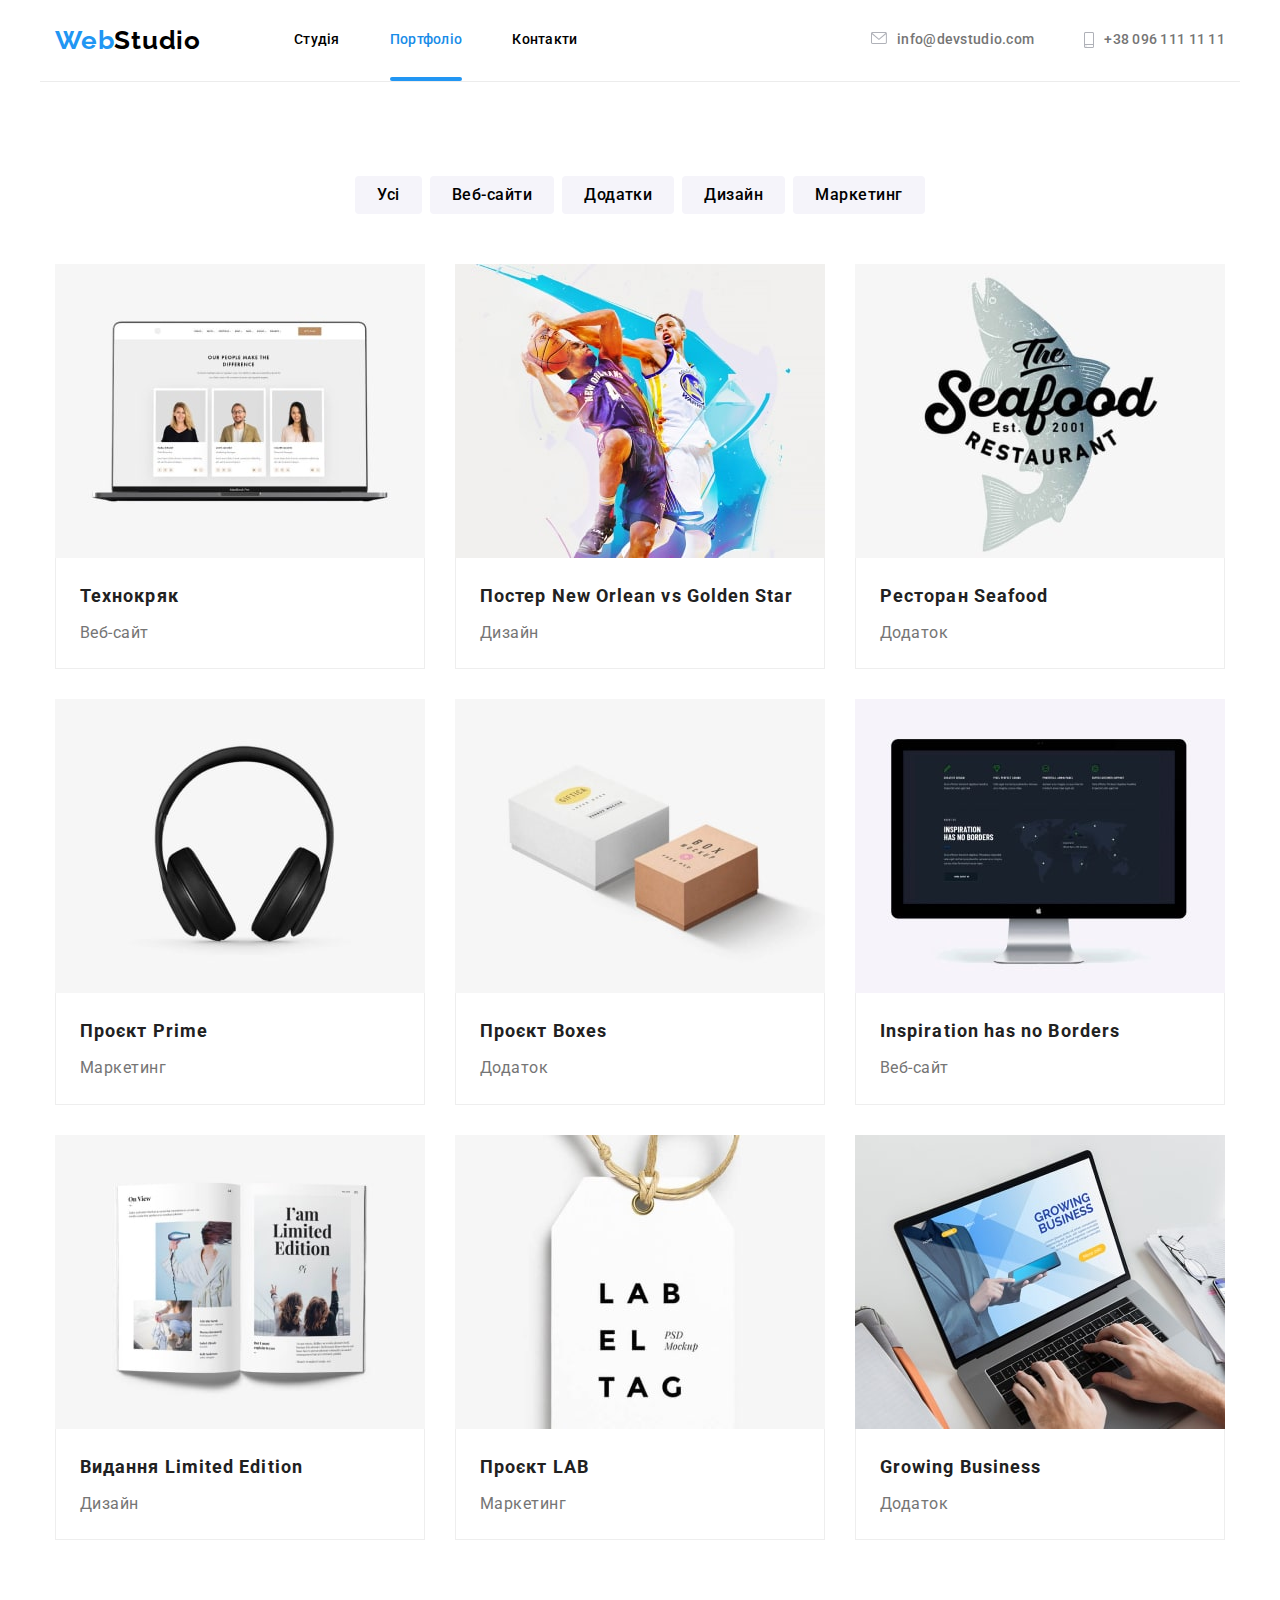
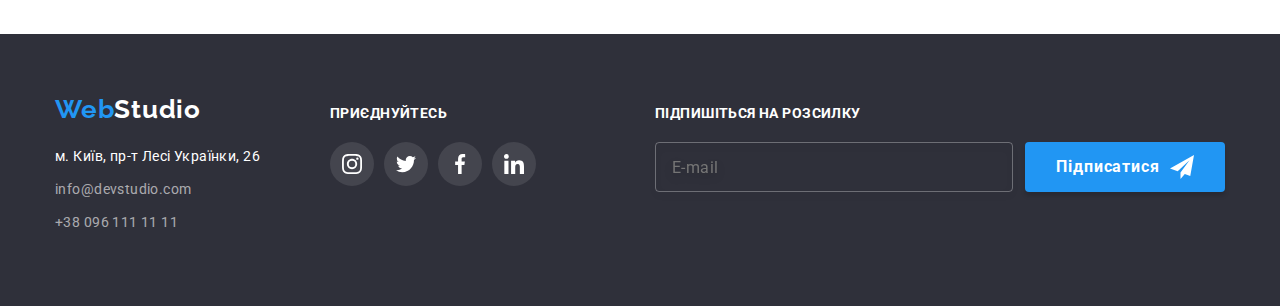
==== commit 118af817: "11" ====
--- a/portfolio.html
+++ b/portfolio.html
@@ -490,7 +490,7 @@
 
     <!-- Footer -->
  <footer>
-    <div class="footer container-hero">
+    <div class="footer container-hero clients">
       <div class="list-footer">
     <a class="logo-footer link" href="./index.html"><span class="logo-navigation__text">Web</span>Studio</a>
     <address class="adress">
--- a/css/main.min.css
+++ b/css/main.min.css
@@ -1 +1 @@
-.redcon{outline:solid 1px red}html{-webkit-box-sizing:border-box;box-sizing:border-box}*,*::before,*::after{-webkit-box-sizing:inherit;box-sizing:inherit}.list{list-style:none;margin-top:0;margin-bottom:0}.link{text-decoration:none}.current{color:#188ce8}.link.current{color:#188ce8}body{color:#212121;font-family:"Roboto",sans-serif}h2,h3,p{margin-top:0;margin-bottom:0}.container-clients{padding-left:15px;padding-right:15px;margin-left:auto;margin-right:auto;width:100%}@media screen and (min-width: 480px){.container-clients{display:-webkit-box;display:-ms-flexbox;display:flex;margin-left:auto;width:480px}}@media screen and (min-width: 768px){.container-clients{display:-webkit-box;display:-ms-flexbox;display:flex;-webkit-box-align:center;-ms-flex-align:center;align-items:center;width:768px}}@media screen and (min-width: 1200px){.container-clients{-webkit-box-align:center;-ms-flex-align:center;align-items:center;display:-webkit-box;display:-ms-flexbox;display:flex;width:1200px}}.container-hero{padding-left:15px;padding-right:15px;margin-left:auto;margin-right:auto}@media screen and (min-width: 480px){.container-hero{width:480px}}@media screen and (min-width: 768px){.container-hero{width:768px}}@media screen and (min-width: 1200px){.container-hero{width:1200px}}.container__button{padding:6px 22px}.container-cards{padding:20px 24px}.clients{padding-top:60px;padding-bottom:60px}@media screen and (min-width: 1200px){.clients{padding-top:94px;padding-bottom:94px}}.container__lines{outline:solid 1px red;-webkit-box-sizing:border-box;box-sizing:border-box;height:40px;width:40px;margin-left:auto}.list-container__lines{content:"";width:24px;height:2.67px;background-color:#000;margin-bottom:4px}.menu-container{display:-webkit-box;display:-ms-flexbox;display:flex;-webkit-box-orient:vertical;-webkit-box-direction:normal;-ms-flex-direction:column;flex-direction:column;-webkit-box-pack:justify;-ms-flex-pack:justify;justify-content:space-between;position:fixed;top:0;left:0;width:100vw;height:100vh;padding:48px 40px;background-color:#fff;z-index:999;overflow-y:scroll;-webkit-transform:translateX(200%);transform:translateX(200%);-webkit-transition:-webkit-transform 250ms cubic-bezier(0.4, 0, 0.2, 1);transition:-webkit-transform 250ms cubic-bezier(0.4, 0, 0.2, 1);transition:transform 250ms cubic-bezier(0.4, 0, 0.2, 1);transition:transform 250ms cubic-bezier(0.4, 0, 0.2, 1), -webkit-transform 250ms cubic-bezier(0.4, 0, 0.2, 1)}.menu-container.is-open{-webkit-transform:translateX(0);transform:translateX(0)}.menu-container .menu-toggle{position:absolute;top:16px;right:18px}.menu-toggle{min-height:40px;min-width:40px;display:-webkit-box;display:-ms-flexbox;display:flex;-webkit-box-align:center;-ms-flex-align:center;align-items:center;-webkit-box-pack:center;-ms-flex-pack:center;justify-content:center;margin:0;padding:0;fill:#212121;background-color:rgba(0,0,0,0);cursor:pointer;border:none;border-radius:50%;outline:none;-webkit-transition:color 250ms cubic-bezier(0.4, 0, 0.2, 1);transition:color 250ms cubic-bezier(0.4, 0, 0.2, 1)}.menu-toggle:hover .burger-icon,.menu-toggle:focus .burger-icon{fill:#2196f3}.menu-toggle:hover .menu-close-icon,.menu-toggle:focus .menu-close-icon{fill:#2196f3}@media screen and (max-width: 767.98px){.menu-toggle{margin-left:auto}}@media screen and (min-width: 768px){.menu-toggle{display:none}}.mobile-menu-link{display:block;font-weight:500;font-size:40px;line-height:1.17;letter-spacing:.02em;color:#212121}.mobile-menu-link:hover,.mobile-menu-link:focus{color:#2196f3}.mobile-menu-item:not(:last-child){margin-bottom:32px}.mobile-contact-item:not(:last-child){margin-bottom:32px}.mobile-contact-link{font-weight:500;font-size:24px;line-height:1.17;letter-spacing:.02em;color:#757575}.mobile-contact-link:hover,.mobile-contact-link:focus{color:#2196f3}.mobile-tel{color:#2196f3}.mobile-social{display:-webkit-box;display:-ms-flexbox;display:flex;-ms-flex-wrap:wrap;flex-wrap:wrap;row-gap:10px;margin-top:64px}.mobile-social-link{font-weight:500;font-size:18px;line-height:1.22;letter-spacing:.02em;color:#2196f3}.mobile-social-item+.mobile-social-item{margin-left:10px}.mobile-social-item{position:relative}.mobile-social-item:not(:last-child){margin-right:10px}.mobile-social-item:not(:last-child)::after{content:"";position:absolute;right:-20px;bottom:10px;width:22px;height:1px;border-radius:1px;background-color:rgba(33,33,33,.2);-webkit-transform:rotate(90deg);transform:rotate(90deg)}.currentPage-mob{color:#2196f3}.list-progect__button{color:#000;background-color:#f5f4fa;cursor:pointer;font-weight:500;font-size:16px;line-height:1.63;text-align:center;letter-spacing:.03em;border-radius:4px;border:none;font-family:inherit;-webkit-transition:background-color 250ms cubic-bezier(0.4, 0, 0.2, 1),color 250ms cubic-bezier(0.4, 0, 0.2, 1),-webkit-box-shadow 250ms cubic-bezier(0.4, 0, 0.2, 1);transition:background-color 250ms cubic-bezier(0.4, 0, 0.2, 1),color 250ms cubic-bezier(0.4, 0, 0.2, 1),-webkit-box-shadow 250ms cubic-bezier(0.4, 0, 0.2, 1);transition:background-color 250ms cubic-bezier(0.4, 0, 0.2, 1),color 250ms cubic-bezier(0.4, 0, 0.2, 1),box-shadow 250ms cubic-bezier(0.4, 0, 0.2, 1);transition:background-color 250ms cubic-bezier(0.4, 0, 0.2, 1),color 250ms cubic-bezier(0.4, 0, 0.2, 1),box-shadow 250ms cubic-bezier(0.4, 0, 0.2, 1),-webkit-box-shadow 250ms cubic-bezier(0.4, 0, 0.2, 1)}.list-progect__button:hover,.list-progect__button:focus,.list-progect__button .active-button{color:#fff;background-color:#2196f3;-webkit-box-shadow:0px 3px 1px rgba(0,0,0,.1),0px 1px 2px rgba(0,0,0,.08),0px 2px 2px rgba(0,0,0,.12);box-shadow:0px 3px 1px rgba(0,0,0,.1),0px 1px 2px rgba(0,0,0,.08),0px 2px 2px rgba(0,0,0,.12)}.button{color:#fff;background-color:#2196f3;padding:0;width:216px;height:50px;cursor:pointer;font-weight:700;font-size:16px;line-height:1.87;letter-spacing:.06em;border-radius:4px;border:none;font-family:inherit;-webkit-transition:background-color 250ms cubic-bezier(0.4, 0, 0.2, 1),color 250ms cubic-bezier(0.4, 0, 0.2, 1);transition:background-color 250ms cubic-bezier(0.4, 0, 0.2, 1),color 250ms cubic-bezier(0.4, 0, 0.2, 1)}@media screen and (min-width: 480px){.button{width:200px}}@media screen and (min-width: 768px){.button{width:200px}}.button:hover,.button:focus,.button .active-button{color:#fff;background-color:#188ce8;-webkit-box-shadow:0px 4px 4px rgba(0,0,0,.15);box-shadow:0px 4px 4px rgba(0,0,0,.15);border-radius:4px;-webkit-transition:background-color 250ms cubic-bezier(0.4, 0, 0.2, 1),color 250ms cubic-bezier(0.4, 0, 0.2, 1),-webkit-box-shadow 250ms cubic-bezier(0.4, 0, 0.2, 1);transition:background-color 250ms cubic-bezier(0.4, 0, 0.2, 1),color 250ms cubic-bezier(0.4, 0, 0.2, 1),-webkit-box-shadow 250ms cubic-bezier(0.4, 0, 0.2, 1);transition:background-color 250ms cubic-bezier(0.4, 0, 0.2, 1),color 250ms cubic-bezier(0.4, 0, 0.2, 1),box-shadow 250ms cubic-bezier(0.4, 0, 0.2, 1);transition:background-color 250ms cubic-bezier(0.4, 0, 0.2, 1),color 250ms cubic-bezier(0.4, 0, 0.2, 1),box-shadow 250ms cubic-bezier(0.4, 0, 0.2, 1),-webkit-box-shadow 250ms cubic-bezier(0.4, 0, 0.2, 1)}.list-progect{display:-webkit-box;display:-ms-flexbox;display:flex;-ms-flex-wrap:wrap;flex-wrap:wrap;grid-gap:8px;grid-row-gap:15px}@media(min-width: 768px){.list-progect{-webkit-box-align:center;-ms-flex-align:center;align-items:center;margin-left:auto;margin-right:auto;-webkit-box-pack:center;-ms-flex-pack:center;justify-content:center}}.line{border:1px solid #ececec;border-top-style:none;border-left-style:none;border-right-style:none}header{background-color:#fff}.navigation{display:-webkit-box;display:-ms-flexbox;display:flex;-webkit-box-align:center;-ms-flex-align:center;align-items:center}.logo-navigation{display:inline-block;margin-right:93px;padding:25px 0}@media screen and (max-width: 767px){.logo-navigation{padding:15px 0;margin-right:0}}@media screen and (min-width: 768px)and (max-width: 1199px){.logo-navigation{margin-right:87px}}.logo-navigation__text{color:#2196f3;font-family:"Raleway",sans-serif;font-weight:700;font-size:24px;line-height:1.19;letter-spacing:.03em}@media screen and (min-width: 1200px){.logo-navigation__text{font-size:26px;line-height:1.19}}.logo-navigation,.logo-footer{color:#000;font-family:"Raleway",sans-serif;font-weight:700;font-size:26px;line-height:1.19;letter-spacing:.03em}.list-navigation{display:-webkit-box;display:-ms-flexbox;display:flex;color:#000;font-weight:500;font-size:14px;line-height:1.14;letter-spacing:.02em;padding-left:0}.list-navigation .item-navigation:not(:last-child){margin-right:50px}@media screen and (max-width: 767px){.list-navigation{display:none}}.item-navigation__link{color:#000;padding:32px 0}.item-navigation__link:hover,.item-navigation__link:focus{color:#2196f3;-webkit-transition:color 250ms cubic-bezier(0.4, 0, 0.2, 1);transition:color 250ms cubic-bezier(0.4, 0, 0.2, 1)}.list-adress{margin-left:auto;padding:0}.list-adress .item-adress:not(:last-child){margin-right:50px}@media screen and (max-width: 767px){.list-adress{display:none}}@media screen and (min-width: 1200px){.list-adress{display:-webkit-box;display:-ms-flexbox;display:flex}}@media screen and (min-width: 768px)and (max-width: 1199px){.list-adress .item-adress:not(:last-child){margin-right:0}}.item-adress:hover,.item-adress:focus .item-adress__icon{fill:#2196f3;-webkit-transition:fill 250ms cubic-bezier(0.4, 0, 0.2, 1);transition:fill 250ms cubic-bezier(0.4, 0, 0.2, 1)}.item-adress__link{color:#757575;font-weight:500;font-size:14px;line-height:1.14;letter-spacing:.02em;padding:32px 0;display:-webkit-box;display:-ms-flexbox;display:flex;-webkit-box-pack:center;-ms-flex-pack:center;justify-content:center}.item-adress__link:hover,.item-adress__link:focus{color:#2196f3;-webkit-transition:color 250ms cubic-bezier(0.4, 0, 0.2, 1);transition:color 250ms cubic-bezier(0.4, 0, 0.2, 1)}.item-adress__link:hover .item-adress__icon{fill:#2196f3;-webkit-transition:fill 250ms cubic-bezier(0.4, 0, 0.2, 1);transition:fill 250ms cubic-bezier(0.4, 0, 0.2, 1)}@media screen and (min-width: 768px)and (max-width: 1199px){.item-adress__link{padding:0;margin-bottom:10px}}.item-adress__phone{color:#757575;font-weight:500;font-size:14px;line-height:1.14;letter-spacing:.02em;padding:32px 0;display:-webkit-box;display:-ms-flexbox;display:flex;-webkit-box-pack:center;-ms-flex-pack:center;justify-content:center}.item-adress__phone:hover,.item-adress__phone:focus{color:#2196f3;-webkit-transition:color 250ms cubic-bezier(0.4, 0, 0.2, 1);transition:color 250ms cubic-bezier(0.4, 0, 0.2, 1)}.item-adress__phone:hover .item-adress__icon{fill:#2196f3;-webkit-transition:fill 250ms cubic-bezier(0.4, 0, 0.2, 1);transition:fill 250ms cubic-bezier(0.4, 0, 0.2, 1)}@media screen and (min-width: 768px)and (max-width: 1199px){.item-adress__phone{padding:0;display:block}}.item-adress__icon{margin-right:10px;fill:#afb1b8}.item-adress__icon:hover,.item-adress__icon:focus{fill:#2196f3;-webkit-transition:fill 250ms cubic-bezier(0.4, 0, 0.2, 1);transition:fill 250ms cubic-bezier(0.4, 0, 0.2, 1)}.list-adress__link:hover,.list-adress__link:focus{color:#2196f3;-webkit-transition:color 250ms cubic-bezier(0.4, 0, 0.2, 1);transition:color 250ms cubic-bezier(0.4, 0, 0.2, 1)}.active-link{color:#2196f3}.item-navigation{position:relative}.active::after{position:absolute;display:inline-block;content:"";width:100%;height:4px;background:#2196f3;border-radius:2px;top:45px;left:0}h1{color:#fff;font-weight:900;letter-spacing:.06em;text-transform:uppercase}@media screen and (min-width: 480px){h1{font-size:26px;line-height:1.61}}@media screen and (min-width: 768px){h1{font-size:26px;line-height:1.61}}@media screen and (min-width: 1200px){h1{font-size:44px;line-height:1.4}}@media screen and (min-width: 480px){.hero__text{width:360px;margin:0 auto 30px}}@media screen and (min-width: 768px){.hero__text{width:360px;margin:0 auto 30px}}@media screen and (min-width: 1200px){.hero__text{width:696px;margin:0 auto 30px}}.hero{background-color:#2f303a;padding-top:200px;text-align:center;padding-bottom:200px;background-repeat:no-repeat;background-position:center;background-size:cover;background-image:-webkit-gradient(linear, left top, left bottom, from(rgba(47, 48, 58, 0.4)), to(rgba(47, 48, 58, 0.4))),url(../img/main1.jpg);background-image:linear-gradient(rgba(47, 48, 58, 0.4), rgba(47, 48, 58, 0.4)),url(../img/main1.jpg)}@media screen and (min-width: 480px){.hero{background-image:-webkit-gradient(linear, left top, left bottom, from(rgba(47, 48, 58, 0.4)), to(rgba(47, 48, 58, 0.4))),url(../img/hero/hero-sm-@1x.jpg);background-image:linear-gradient(rgba(47, 48, 58, 0.4), rgba(47, 48, 58, 0.4)),url(../img/hero/hero-sm-@1x.jpg)}}@media screen and (-webkit-min-device-pixel-ratio: 2),screen and (min-resolution: 192dpi),(-webkit-min-device-pixel-ratio: 2)and (min-device-pixel-ratio: 2),(min-resolution: 2dppx)and (min-device-pixel-ratio: 2){.hero{background-image:-webkit-gradient(linear, left top, left bottom, from(rgba(47, 48, 58, 0.4)), to(rgba(47, 48, 58, 0.4))),url(../img/hero/hero-sm-@2x.jpg);background-image:linear-gradient(rgba(47, 48, 58, 0.4), rgba(47, 48, 58, 0.4)),url(../img/hero/hero-sm-@2x.jpg)}}@media screen and (min-width: 768px){.hero{background-image:-webkit-gradient(linear, left top, left bottom, from(rgba(47, 48, 58, 0.4)), to(rgba(47, 48, 58, 0.4))),url(../img/hero/hero-md-@1x.jpg);background-image:linear-gradient(rgba(47, 48, 58, 0.4), rgba(47, 48, 58, 0.4)),url(../img/hero/hero-md-@1x.jpg)}}@media screen and (min-device-pixel-ratio: 2),(-webkit-min-device-pixel-ratio: 2),(min-resolution: 192dpi),(min-resolution: 2dppx){.hero{background-image:-webkit-gradient(linear, left top, left bottom, from(rgba(47, 48, 58, 0.4)), to(rgba(47, 48, 58, 0.4))),url(../img/hero/hero-md-@2x.jpg);background-image:linear-gradient(rgba(47, 48, 58, 0.4), rgba(47, 48, 58, 0.4)),url(../img/hero/hero-md-@2x.jpg)}}@media screen and (min-device-pixel-ratio: 2),(-webkit-min-device-pixel-ratio: 2),(min-resolution: 192dpi),(min-resolution: 2dppx){.hero{background-image:-webkit-gradient(linear, left top, left bottom, from(rgba(47, 48, 58, 0.4)), to(rgba(47, 48, 58, 0.4))),url(../img/hero/hero-lg-@2x.jpg);background-image:linear-gradient(rgba(47, 48, 58, 0.4), rgba(47, 48, 58, 0.4)),url(../img/hero/hero-lg-@2x.jpg)}}@media screen and (min-width: 480px){.hero{padding-top:118px;padding-bottom:198px}}@media screen and (min-width: 768px){.hero{padding-top:118px;padding-bottom:198px}}@media screen and (min-width: 480px){.benefits{display:-webkit-box;display:-ms-flexbox;display:flex;padding:0;-ms-flex-wrap:wrap;flex-wrap:wrap;gap:30px}}@media screen and (min-width: 768px){.benefits{display:-webkit-box;display:-ms-flexbox;display:flex;padding:0;-ms-flex-wrap:wrap;flex-wrap:wrap;gap:30px}}@media screen and (min-width: 1200px){.benefits{display:-webkit-box;display:-ms-flexbox;display:flex;padding:0;-ms-flex-wrap:wrap;flex-wrap:wrap;gap:0}.benefits .list-benefits:not(:last-child){margin-right:30px}}.item-benefits{width:270px;height:120px;background:#f5f4fa;border-radius:4px;margin-bottom:30px;display:-webkit-box;display:-ms-flexbox;display:flex;-webkit-box-pack:center;-ms-flex-pack:center;justify-content:center;-webkit-box-align:center;-ms-flex-align:center;align-items:center}@media screen and (min-width: 480px){.item-benefits{width:450px}}@media screen and (min-width: 768px){.item-benefits{width:354px}}@media screen and (min-width: 1200px){.item-benefits{width:270px}}.item-benefits__title{font-weight:700;font-size:14px;line-height:1.14;letter-spacing:.03em;text-transform:uppercase;margin-bottom:10px}@media screen and (min-width: 480px){.item-benefits__title{width:450px;text-align:center}}@media screen and (min-width: 768px){.item-benefits__title{width:354px;text-align:start}}@media screen and (min-width: 1200px){.item-benefits__title{width:270px}}.item-benefits__text{color:#757575;font-weight:400;font-size:14px;line-height:1.7;letter-spacing:.03em;margin-top:0;margin-bottom:0}@media screen and (min-width: 480px){.item-benefits__text{width:450px}}@media screen and (min-width: 768px){.item-benefits__text{width:354px}}@media screen and (min-width: 1200px){.item-benefits__text{width:270px}}.servises{margin-bottom:94px}@media screen and (max-width: 1199px){.servises{display:none}}.servises__text{font-weight:700;font-size:36px;line-height:1.2;text-align:center;letter-spacing:.03em;margin-bottom:50px}@media screen and (max-width: 1199px){.servises__text{font-size:28px;line-height:1.17}}.list-servises{display:-webkit-box;display:-ms-flexbox;display:flex;padding:0}.list-servises .item-servises:not(:last-child){margin-right:30px}.list-team{display:-webkit-box;display:-ms-flexbox;display:flex;padding:0px}.list-team .item-team:not(:last-child){margin-right:30px}@media screen and (max-width: 767px){.list-team{display:-webkit-box;display:-ms-flexbox;display:flex;-webkit-box-pack:center;-ms-flex-pack:center;justify-content:center;-ms-flex-wrap:wrap;flex-wrap:wrap;gap:30px;padding:0px}.list-team .item-team:not(:last-child){margin-right:0}}@media screen and (min-width: 768px)and (max-width: 1199px){.list-team{display:-webkit-box;display:-ms-flexbox;display:flex;-webkit-box-pack:center;-ms-flex-pack:center;justify-content:center;-ms-flex-wrap:wrap;flex-wrap:wrap;gap:30px;padding:0px}.list-team .item-team:not(:last-child){margin-right:0}}.item-team{background-color:#fff;width:270px;-webkit-box-shadow:0px 1px 3px rgba(0,0,0,.12),0px 1px 1px rgba(0,0,0,.14),0px 2px 1px rgba(0,0,0,.2);box-shadow:0px 1px 3px rgba(0,0,0,.12),0px 1px 1px rgba(0,0,0,.14),0px 2px 1px rgba(0,0,0,.2);border-radius:0px 0px 4px 4px}@media screen and (max-width: 767px){.item-team{width:450px;height:622px}}@media screen and (min-width: 768px)and (max-width: 1199px){.item-team{width:354px;height:536px}}.item-team:hover,.item-team:focus{-webkit-transform:scale(1.1);transform:scale(1.1)}.item-team .item-card__icon{fill:#afb1b8}.item-team .list-card{display:-webkit-box;display:-ms-flexbox;display:flex;-webkit-box-pack:center;-ms-flex-pack:center;justify-content:center;margin-top:16px;padding:0}.item-team .item-card__link{display:block;border-radius:50%;width:100%;height:100%;display:-webkit-box;display:-ms-flexbox;display:flex;-webkit-box-pack:center;-ms-flex-pack:center;justify-content:center;-webkit-box-align:center;-ms-flex-align:center;align-items:center;-webkit-transition:background-color 250ms cubic-bezier(0.4, 0, 0.2, 1),color 250ms cubic-bezier(0.4, 0, 0.2, 1);transition:background-color 250ms cubic-bezier(0.4, 0, 0.2, 1),color 250ms cubic-bezier(0.4, 0, 0.2, 1)}.item-team .item-card__link:hover,.item-team .item-card__link:focus{background-color:#2196f3;-webkit-transition:background-color 250ms cubic-bezier(0.4, 0, 0.2, 1);transition:background-color 250ms cubic-bezier(0.4, 0, 0.2, 1)}.item-team .item-card__link:hover .item-card__icon{fill:#fff;-webkit-transition:fill 250ms cubic-bezier(0.4, 0, 0.2, 1);transition:fill 250ms cubic-bezier(0.4, 0, 0.2, 1)}.item-servises{position:relative}.item-servises__text{display:-webkit-box;display:-ms-flexbox;display:flex;-webkit-box-pack:center;-ms-flex-pack:center;justify-content:center;-webkit-box-align:center;-ms-flex-align:center;align-items:center;position:absolute;bottom:0;width:100%;height:70px;font-weight:700;font-size:14px;line-height:1.18;letter-spacing:.03em;text-transform:uppercase;color:#fff;background:rgba(47,48,58,.8)}.social-icon{-webkit-box-pack:center;-ms-flex-pack:center;justify-content:center}.item-card{width:44px;height:44px;margin-right:10px;padding-bottom:0}.item-card:nth-last-child(1){margin-right:0}.item-team__text{padding-top:30px;padding-bottom:30px}.item-servises__image{display:block}.item-team__name{font-weight:500;font-size:16px;line-height:1.2;-webkit-text-decoration:bold;text-decoration:bold;text-align:center;letter-spacing:.03em;margin-bottom:10px}.item-team__spot{color:#757575;font-weight:400;font-size:16px;line-height:1.2;text-align:center;letter-spacing:.03em}.team{background-color:#f5f4fa}@media screen and (min-width: 480px){.item-team__image{width:100%}}@media screen and (min-width: 768px){.item-team__image{width:100%}}@media screen and (min-width: 1200px){.item-team__image{width:100%}}img{display:block;max-width:100%;height:auto}.servises__text{font-weight:700;font-size:28px;line-height:1.2;text-align:center;letter-spacing:.03em;margin-bottom:30px}@media screen and (min-width: 1200px){.servises__text{font-size:36px;line-height:1.2;margin-bottom:50px}}.list-box{display:-webkit-box;display:-ms-flexbox;display:flex;-ms-flex-wrap:wrap;flex-wrap:wrap;-webkit-box-pack:center;-ms-flex-pack:center;justify-content:center;-ms-flex-line-pack:center;align-content:center;gap:30px;padding:0}@media screen and (min-width: 1200px){.list-box{display:-webkit-box;display:-ms-flexbox;display:flex;padding:0;-webkit-box-pack:justify;-ms-flex-pack:justify;justify-content:space-between}}.item-box{width:210px;height:92px;border:1px solid #afb1b8;border-radius:4px;-webkit-transition:color 250ms cubic-bezier(0.4, 0, 0.2, 1);transition:color 250ms cubic-bezier(0.4, 0, 0.2, 1)}.item-box:hover{border-color:#2196f3}.item-box:hover .item-box__icon{fill:#2196f3}@media screen and (min-width: 768px){.item-box{width:226px;height:92px}}@media screen and (min-width: 1200px){.item-box{width:170px;height:92px}}.item-box__link{display:-webkit-box;display:-ms-flexbox;display:flex;-webkit-box-pack:center;-ms-flex-pack:center;justify-content:center;-webkit-box-align:center;-ms-flex-align:center;align-items:center;width:100%;height:100%;padding:0;-webkit-transition:color 250ms cubic-bezier(0.4, 0, 0.2, 1);transition:color 250ms cubic-bezier(0.4, 0, 0.2, 1)}.item-box__icon{fill:#afb1b8;-webkit-transition:fill 250ms cubic-bezier(0.4, 0, 0.2, 1);transition:fill 250ms cubic-bezier(0.4, 0, 0.2, 1)}footer{background-color:#2f303a}@media screen and (min-width: 480px){footer{height:603px}}@media screen and (min-width: 768px){footer{height:463px}}@media screen and (min-width: 1200px){footer{height:-webkit-max-content;height:-moz-max-content;height:max-content}}.logo-footer{color:#fff;display:inline-block;margin-bottom:20px}@media screen and (max-width: 767px){.logo-footer{margin-top:60px}}.list-adress__link{color:#fff;font-family:"Roboto",sans-serif;font-style:normal;font-weight:400;font-size:14px;line-height:1.7;letter-spacing:.03em;-webkit-transition:color 250ms cubic-bezier(0.4, 0, 0.2, 1);transition:color 250ms cubic-bezier(0.4, 0, 0.2, 1)}.list-adress__item{padding:0;margin-bottom:9px}.list-adress__item:nth-last-child(1){margin-bottom:0}.list-adress__mail,.list-adress__phone{font-family:"Roboto",sans-serif;font-style:normal;font-weight:400;font-size:14px;line-height:1.7;letter-spacing:.03em;color:rgba(255,255,255,.6);-webkit-transition:color 250ms cubic-bezier(0.4, 0, 0.2, 1);transition:color 250ms cubic-bezier(0.4, 0, 0.2, 1)}.list-adress__mail:hover,.list-adress__mail:focus,.list-adress__phone:hover,.list-adress__phone:focus{color:#2196f3}.list-footer__adress{padding:0}@media screen and (min-width: 1200px){.list-footer__adress{padding-left:0}}@media screen and (min-width: 480px){.footer{text-align:center}}@media screen and (min-width: 768px)and (max-width: 1199px){.footer{display:-webkit-box;display:-ms-flexbox;display:flex;-webkit-box-pack:center;-ms-flex-pack:center;justify-content:center;-ms-flex-wrap:wrap;flex-wrap:wrap;gap:60px 165px;padding-top:60px;padding-bottom:60px}}@media screen and (min-width: 1200px){.footer{display:-webkit-box;display:-ms-flexbox;display:flex;-webkit-box-align:baseline;-ms-flex-align:baseline;align-items:baseline;padding-top:60px;padding-bottom:60px;text-align:left}}.list-joinus__text{font-weight:700;font-size:14px;line-height:1.14;letter-spacing:.03em;text-transform:uppercase;color:#fff;margin-bottom:20px}@media screen and (min-width: 480px){.list-footer{-webkit-box-pack:center;-ms-flex-pack:center;justify-content:center;margin-bottom:60px}}@media screen and (min-width: 768px){.list-footer{margin-bottom:0}}@media screen and (min-width: 1200px){.list-footer{margin-right:70px;margin-bottom:0;-webkit-box-pack:start;-ms-flex-pack:start;justify-content:start}}@media screen and (min-width: 480px){.list-joinus{padding:0;margin-bottom:60px}}@media screen and (min-width: 1200px){.list-joinus{padding:0;margin:0}}.list-social{padding:0;display:-webkit-box;display:-ms-flexbox;display:flex;-webkit-box-pack:center;-ms-flex-pack:center;justify-content:center}.list-social__item{width:44px;height:44px;margin-right:10px;padding-bottom:0;border-radius:50%;background-color:rgba(255,255,255,.1);-webkit-transition:background-color 250ms cubic-bezier(0.4, 0, 0.2, 1);transition:background-color 250ms cubic-bezier(0.4, 0, 0.2, 1)}.list-social__item:nth-last-child(1){margin-right:0}.list-social__item:hover{background-color:#2196f3;-webkit-transition:background-color 250ms cubic-bezier(0.4, 0, 0.2, 1);transition:background-color 250ms cubic-bezier(0.4, 0, 0.2, 1)}.list-social__link{width:100%;height:100%;display:-webkit-box;display:-ms-flexbox;display:flex;-webkit-box-pack:center;-ms-flex-pack:center;justify-content:center;-webkit-box-align:center;-ms-flex-align:center;align-items:center;-webkit-transition:background-color 250ms cubic-bezier(0.4, 0, 0.2, 1);transition:background-color 250ms cubic-bezier(0.4, 0, 0.2, 1)}.list-social__icon{fill:#fff}@media screen and (min-width: 480px){.footer-form{margin-left:auto;height:86px}}@media screen and (min-width: 768px){.footer-form{margin-left:0;height:86px}}@media screen and (min-width: 1200px){.footer-form{margin-left:auto;height:86px}}.send-form__label{width:358px}.form input{width:358px;height:50px;background-color:rgba(0,0,0,0);border:none;border:1px solid rgba(255,255,255,.3);-webkit-filter:drop-shadow(0px 4px 4px rgba(0, 0, 0, 0.15));filter:drop-shadow(0px 4px 4px rgba(0, 0, 0, 0.15));border-radius:4px}@media screen and (min-width: 1200px){.send-form{display:-webkit-box;display:-ms-flexbox;display:flex;-webkit-box-pack:center;-ms-flex-pack:center;justify-content:center;-ms-flex-line-pack:center;align-content:center}}.send-form__input{width:358px;height:50px;font-family:"Roboto",sans-serif;font-weight:400;font-size:16px;letter-spacing:.03em;line-height:16px;padding:15px 16px;background-color:rgba(0,0,0,0);border:1px solid rgba(255,255,255,.3);-webkit-box-sizing:border-box;box-sizing:border-box;-webkit-filter:drop-shadow(0px 4px 4px rgba(0, 0, 0, 0.15));filter:drop-shadow(0px 4px 4px rgba(0, 0, 0, 0.15));border-radius:4px;color:rgba(255,255,255,.6)}.send-form__input:focus{border:1px solid #2196f3;-webkit-box-shadow:0px 1px 1px rgba(0,0,0,.12),0px 4px 4px rgba(0,0,0,.06),1px 4px 6px rgba(0,0,0,.16);box-shadow:0px 1px 1px rgba(0,0,0,.12),0px 4px 4px rgba(0,0,0,.06),1px 4px 6px rgba(0,0,0,.16);outline:none}@media screen and (min-width: 480px){.send-form__input{margin-bottom:20px}}@media screen and (min-width: 768px){.send-form__input{display:block}}@media screen and (min-width: 1200px){.send-form__input{width:358px}}.send-form__button{display:-webkit-box;display:-ms-flexbox;display:flex;-webkit-box-pack:center;-ms-flex-pack:center;justify-content:center;-webkit-box-align:center;-ms-flex-align:center;align-items:center;font-family:inherit;background:#2196f3;width:200px;height:50px;margin-left:12px;border:none;-webkit-box-shadow:0px 4px 4px rgba(0,0,0,.15);box-shadow:0px 4px 4px rgba(0,0,0,.15);border-radius:4px;cursor:pointer;font-weight:700;font-size:16px;line-height:1.875;letter-spacing:.06em;color:#fff;-webkit-transition:color 250ms cubic-bezier(0.4, 0, 0.2, 1);transition:color 250ms cubic-bezier(0.4, 0, 0.2, 1);-webkit-transition:background-color 250ms cubic-bezier(0.4, 0, 0.2, 1);transition:background-color 250ms cubic-bezier(0.4, 0, 0.2, 1)}.send-form__button:hover,.send-form__button:focus{color:#fff;background-color:#188ce8;-webkit-box-shadow:0px 4px 4px rgba(0,0,0,.15);box-shadow:0px 4px 4px rgba(0,0,0,.15);border-radius:4px;-webkit-transition:color background-color box-shadow 250ms cubic-bezier(0.4, 0, 0.2, 1);transition:color background-color box-shadow 250ms cubic-bezier(0.4, 0, 0.2, 1)}@media screen and (min-width: 480px){.send-form__button{margin-left:auto;margin-right:auto}}@media screen and (min-width: 1200px){.send-form__button{margin-left:12px}}.send-form__icon{fill:#fff;margin-left:10px}.text_sub_s{font-weight:700;font-size:16px;line-height:1.88;letter-spacing:.06em;color:#fff;display:-webkit-box;display:-ms-flexbox;display:flex;-webkit-box-pack:center;-ms-flex-pack:center;justify-content:center;-webkit-box-align:center;-ms-flex-align:center;align-items:center}.modal-backdrop{position:fixed;top:0;bottom:0;left:0;right:0;background-color:rgba(0,0,0,.2);opacity:1;-webkit-transition:opacity 500ms,visibility 500ms;transition:opacity 500ms,visibility 500ms}.modal{width:528px;position:absolute;top:50%;left:50%;-webkit-transform:translate(-50%, -50%) scale(1);transform:translate(-50%, -50%) scale(1);opacity:1;-webkit-transition:-webkit-transform 250ms cubic-bezier(0.4, 0, 0.2, 1);transition:-webkit-transform 250ms cubic-bezier(0.4, 0, 0.2, 1);transition:transform 250ms cubic-bezier(0.4, 0, 0.2, 1);transition:transform 250ms cubic-bezier(0.4, 0, 0.2, 1), -webkit-transform 250ms cubic-bezier(0.4, 0, 0.2, 1);background-color:#fff;padding:40px}@media screen and (min-width: 480px){.modal{width:450px}}@media screen and (min-width: 768px){.modal{width:450px}}.is-hidden{visibility:hidden;opacity:0;pointer-events:none}.modal-btn{position:absolute;top:8px;right:8px;cursor:pointer;-webkit-box-align:center;-ms-flex-align:center;align-items:center;background:#fff;width:30px;height:30px;border:1px solid rgba(0,0,0,.1);border-radius:50%;-webkit-transition:background-color 250ms cubic-bezier(0.4, 0, 0.2, 1);transition:background-color 250ms cubic-bezier(0.4, 0, 0.2, 1)}.modal-btn:hover{fill:#2196f3;-webkit-transition:fill 250ms cubic-bezier(0.4, 0, 0.2, 1);transition:fill 250ms cubic-bezier(0.4, 0, 0.2, 1)}.modal-icon{width:100%;height:100%;display:-webkit-box;display:-ms-flexbox;display:flex;-webkit-box-pack:center;-ms-flex-pack:center;justify-content:center;-webkit-box-align:center;-ms-flex-align:center;align-items:center}.par_txt{font-weight:700;font-size:20px;line-height:1.17;letter-spacing:.06em;color:#000;text-align:center;margin-bottom:12px}@media screen and (min-width: 480px){.par_txt{line-height:1.5}}@media screen and (min-width: 768px){.par_txt{line-height:1.5}}.span_name{font-weight:400;text-align:start;font-size:12px;line-height:1.71;letter-spacing:.03em;color:#757575}.modal_forms{margin-bottom:10px}.forms_input{width:448px;height:40px;border-radius:4px;border:1px solid rgba(33,33,33,.2);padding-left:40px;-webkit-transition:border 250ms cubic-bezier(0.4, 0, 0.2, 1);transition:border 250ms cubic-bezier(0.4, 0, 0.2, 1)}.forms_input:hover,.forms_input:focus{border:1px solid #2196f3;outline:none}.forms_input:hover+svg,.forms_input:focus+svg{fill:#2196f3}@media screen and (min-width: 480px){.forms_input{width:370px}}@media screen and (min-width: 768px){.forms_input{width:370px}}.forms_label{position:relative}.icon_form{position:absolute;width:18px;height:18px;left:15px;top:2px}.commits{width:448px;height:120px;border:1px solid rgba(33,33,33,.2);-webkit-box-sizing:border-box;box-sizing:border-box;border-radius:4px;resize:none;padding:12px 16px}.commits:hover,.commits:focus{border:1px solid #2196f3;outline:none;-webkit-transition:border 250ms cubic-bezier(0.4, 0, 0.2, 1);transition:border 250ms cubic-bezier(0.4, 0, 0.2, 1)}@media screen and (min-width: 480px){.commits{width:370px}}@media screen and (min-width: 768px){.commits{width:370px}}.commitl{margin-bottom:20px}textarea::-webkit-input-placeholder{font-weight:400;font-size:12px;line-height:1.71;letter-spacing:.01em}textarea::-moz-placeholder{font-weight:400;font-size:12px;line-height:1.71;letter-spacing:.01em}textarea:-ms-input-placeholder{font-weight:400;font-size:12px;line-height:1.71;letter-spacing:.01em}textarea::-ms-input-placeholder{font-weight:400;font-size:12px;line-height:1.71;letter-spacing:.01em}textarea::placeholder{font-weight:400;font-size:12px;line-height:1.71;letter-spacing:.01em}.sogl_check{position:absolute;width:1px;height:1px;margin:-1px;border:0;padding:0;white-space:nowrap;-webkit-clip-path:inset(100%);clip-path:inset(100%);clip:rect(0 0 0 0);overflow:hidden}.sogl_check:checked+.checkbox_icon{background-color:#2196f3;background-image:url(../img/Check.svg);background-size:contain;background-origin:content-box;border:2px solid rgba(0,0,0,0);background-repeat:no-repeat;border-radius:4px}.soglasie_link{padding-left:3px;font-size:14px;line-height:1.7;letter-spacing:.03em;color:#2196f3}@media screen and (min-width: 480px){.soglasie_link{font-size:12px;line-height:1.16}}@media screen and (min-width: 768px){.soglasie_link{font-size:12px;line-height:1.16}}.checkbox_icon{display:-webkit-box;display:-ms-flexbox;display:flex;width:16px;height:15px;border:2px solid #212121;border-radius:4px;margin-right:9px;cursor:pointer}.modal_form_btn{display:block;margin:30px auto 0;font-family:inherit;background:#2196f3;width:200px;height:50px;border:none;-webkit-box-shadow:0px 4px 4px rgba(0,0,0,.15);box-shadow:0px 4px 4px rgba(0,0,0,.15);border-radius:4px;cursor:pointer;-webkit-transition:background-color 250ms cubic-bezier(0.4, 0, 0.2, 1);transition:background-color 250ms cubic-bezier(0.4, 0, 0.2, 1)}.modal_form_btn:hover,.modal_form_btn:focus{color:#fff;background-color:#188ce8;-webkit-box-shadow:0px 4px 4px rgba(0,0,0,.15);box-shadow:0px 4px 4px rgba(0,0,0,.15);border-radius:4px;-webkit-transition:color 250ms cubic-bezier(0.4, 0, 0.2, 1);transition:color 250ms cubic-bezier(0.4, 0, 0.2, 1)}.modal_form_txt{cursor:pointer;font-weight:700;font-size:16px;line-height:1.88;-webkit-box-align:center;-ms-flex-align:center;align-items:center;text-align:center;letter-spacing:.06em;color:#fff}.agree{font-weight:400;font-size:14px;line-height:1.71;letter-spacing:.03em;color:#757575}@media screen and (min-width: 480px){.agree{font-size:12px;line-height:1.16}}@media screen and (min-width: 768px){.agree{font-size:12px;line-height:1.16}}.soglasie{display:-webkit-box;display:-ms-flexbox;display:flex;-webkit-box-pack:center;-ms-flex-pack:center;justify-content:center;-webkit-box-align:center;-ms-flex-align:center;align-items:center}.cards{padding:0;display:-webkit-box;display:-ms-flexbox;display:flex;-ms-flex-wrap:wrap;flex-wrap:wrap;margin-top:50px;gap:30px}@media screen and (max-width: 1199px){.cards{margin-top:40px;margin-bottom:60px;gap:30px}}.list-cards{-ms-flex-preferred-size:calc((100% - 30px * (1 - 1)) / 1);flex-basis:calc((100% - 30px * (1 - 1)) / 1)}@media screen and (min-width: 768px){.list-cards{-ms-flex-preferred-size:calc((100% - 30px * (2 - 1)) / 2);flex-basis:calc((100% - 30px * (2 - 1)) / 2)}}@media screen and (min-width: 1200px){.list-cards{-ms-flex-preferred-size:calc((100% - 30px * (3 - 1)) / 3);flex-basis:calc((100% - 30px * (3 - 1)) / 3)}}.list-cards__link{display:-webkit-box;display:-ms-flexbox;display:flex;height:100%;-webkit-box-orient:vertical;-webkit-box-direction:normal;-ms-flex-direction:column;flex-direction:column;text-decoration:none;-webkit-transition:background-color 250ms cubic-bezier(0.4, 0, 0.2, 1),color 250ms cubic-bezier(0.4, 0, 0.2, 1),-webkit-box-shadow 250ms cubic-bezier(0.4, 0, 0.2, 1);transition:background-color 250ms cubic-bezier(0.4, 0, 0.2, 1),color 250ms cubic-bezier(0.4, 0, 0.2, 1),-webkit-box-shadow 250ms cubic-bezier(0.4, 0, 0.2, 1);transition:background-color 250ms cubic-bezier(0.4, 0, 0.2, 1),color 250ms cubic-bezier(0.4, 0, 0.2, 1),box-shadow 250ms cubic-bezier(0.4, 0, 0.2, 1);transition:background-color 250ms cubic-bezier(0.4, 0, 0.2, 1),color 250ms cubic-bezier(0.4, 0, 0.2, 1),box-shadow 250ms cubic-bezier(0.4, 0, 0.2, 1),-webkit-box-shadow 250ms cubic-bezier(0.4, 0, 0.2, 1)}.list-cards__link:hover .list-cards__description--hidden{-webkit-transform:translateY(0);transform:translateY(0)}.list-cards__link:hover{-webkit-box-shadow:0px 1px 1px rgba(0,0,0,.12),0px 4px 4px rgba(0,0,0,.06),1px 4px 6px rgba(0,0,0,.16);box-shadow:0px 1px 1px rgba(0,0,0,.12),0px 4px 4px rgba(0,0,0,.06),1px 4px 6px rgba(0,0,0,.16)}.list-cards__link--hidden{display:block}.list-cards__box{border:1px solid #eee;border-top-style:none}.test{color:#fff}.hidden{position:relative;overflow:hidden}.list-cards__description--hidden{display:-webkit-box;display:-ms-flexbox;display:flex;-webkit-box-pack:center;-ms-flex-pack:center;justify-content:center;-webkit-box-align:center;-ms-flex-align:center;align-items:center;background-color:rgba(33,150,243,.9);position:absolute;bottom:0;left:0;height:100%;width:100%;color:#fff;font-size:20px;padding-left:24px;padding-right:24px;-webkit-transform:translateY(101%);transform:translateY(101%);-webkit-transition:-webkit-transform 250ms linear;transition:-webkit-transform 250ms linear;transition:transform 250ms linear;transition:transform 250ms linear, -webkit-transform 250ms linear;-webkit-transition-timing-function:cubic-bezier(0.4, 0, 0.2, 1);transition-timing-function:cubic-bezier(0.4, 0, 0.2, 1)}.list-cards__text--hidden{font-weight:400;font-size:18px;line-height:1.5;letter-spacing:.03em;color:#fff;-webkit-transition:background-color 250ms cubic-bezier(0.4, 0, 0.2, 1),color 250ms cubic-bezier(0.4, 0, 0.2, 1),-webkit-box-shadow 250ms cubic-bezier(0.4, 0, 0.2, 1);transition:background-color 250ms cubic-bezier(0.4, 0, 0.2, 1),color 250ms cubic-bezier(0.4, 0, 0.2, 1),-webkit-box-shadow 250ms cubic-bezier(0.4, 0, 0.2, 1);transition:background-color 250ms cubic-bezier(0.4, 0, 0.2, 1),color 250ms cubic-bezier(0.4, 0, 0.2, 1),box-shadow 250ms cubic-bezier(0.4, 0, 0.2, 1);transition:background-color 250ms cubic-bezier(0.4, 0, 0.2, 1),color 250ms cubic-bezier(0.4, 0, 0.2, 1),box-shadow 250ms cubic-bezier(0.4, 0, 0.2, 1),-webkit-box-shadow 250ms cubic-bezier(0.4, 0, 0.2, 1)}.list-cards__title{color:#212121;font-weight:700;font-size:18px;line-height:2;letter-spacing:.06em;margin-bottom:4px}.list-cards__description{color:#757575;font-weight:400;font-size:16px;line-height:1.9;letter-spacing:.03em}/*# sourceMappingURL=main.min.css.map */+.redcon{outline:solid 1px red}html{-webkit-box-sizing:border-box;box-sizing:border-box}*,*::before,*::after{-webkit-box-sizing:inherit;box-sizing:inherit}.list{list-style:none;margin-top:0;margin-bottom:0}.link{text-decoration:none}.current{color:#188ce8}.link.current{color:#188ce8}body{color:#212121;font-family:"Roboto",sans-serif}h2,h3,p{margin-top:0;margin-bottom:0}.container-clients{padding-left:15px;padding-right:15px;margin-left:auto;margin-right:auto;width:100%}@media screen and (min-width: 480px){.container-clients{display:-webkit-box;display:-ms-flexbox;display:flex;margin-left:auto;width:480px}}@media screen and (min-width: 768px){.container-clients{display:-webkit-box;display:-ms-flexbox;display:flex;-webkit-box-align:center;-ms-flex-align:center;align-items:center;width:768px}}@media screen and (min-width: 1200px){.container-clients{-webkit-box-align:center;-ms-flex-align:center;align-items:center;display:-webkit-box;display:-ms-flexbox;display:flex;width:1200px}}.container-hero{padding-left:15px;padding-right:15px;margin-left:auto;margin-right:auto}@media screen and (min-width: 480px){.container-hero{width:480px}}@media screen and (min-width: 768px){.container-hero{width:768px}}@media screen and (min-width: 1200px){.container-hero{width:1200px}}.container__button{padding:6px 22px}.container-cards{padding:20px 24px}.clients{padding-top:60px;padding-bottom:60px}@media screen and (min-width: 1200px){.clients{padding-top:94px;padding-bottom:94px}}.container__lines{outline:solid 1px red;-webkit-box-sizing:border-box;box-sizing:border-box;height:40px;width:40px;margin-left:auto}.list-container__lines{content:"";width:24px;height:2.67px;background-color:#000;margin-bottom:4px}.menu-container{display:-webkit-box;display:-ms-flexbox;display:flex;-webkit-box-orient:vertical;-webkit-box-direction:normal;-ms-flex-direction:column;flex-direction:column;-webkit-box-pack:justify;-ms-flex-pack:justify;justify-content:space-between;position:fixed;top:0;left:0;width:100vw;height:100vh;padding:48px 40px;background-color:#fff;z-index:999;overflow-y:scroll;-webkit-transform:translateX(200%);transform:translateX(200%);-webkit-transition:-webkit-transform 250ms cubic-bezier(0.4, 0, 0.2, 1);transition:-webkit-transform 250ms cubic-bezier(0.4, 0, 0.2, 1);transition:transform 250ms cubic-bezier(0.4, 0, 0.2, 1);transition:transform 250ms cubic-bezier(0.4, 0, 0.2, 1), -webkit-transform 250ms cubic-bezier(0.4, 0, 0.2, 1)}.menu-container.is-open{-webkit-transform:translateX(0);transform:translateX(0)}.menu-container .menu-toggle{position:absolute;top:16px;right:18px}.menu-toggle{min-height:40px;min-width:40px;display:-webkit-box;display:-ms-flexbox;display:flex;-webkit-box-align:center;-ms-flex-align:center;align-items:center;-webkit-box-pack:center;-ms-flex-pack:center;justify-content:center;margin:0;padding:0;fill:#212121;background-color:rgba(0,0,0,0);cursor:pointer;border:none;border-radius:50%;outline:none;-webkit-transition:color 250ms cubic-bezier(0.4, 0, 0.2, 1);transition:color 250ms cubic-bezier(0.4, 0, 0.2, 1)}.menu-toggle:hover .burger-icon,.menu-toggle:focus .burger-icon{fill:#2196f3}.menu-toggle:hover .menu-close-icon,.menu-toggle:focus .menu-close-icon{fill:#2196f3}@media screen and (max-width: 767.98px){.menu-toggle{margin-left:auto}}@media screen and (min-width: 768px){.menu-toggle{display:none}}ul{padding-left:0}.mobile-menu-link{display:block;font-weight:500;font-size:40px;line-height:1.17;letter-spacing:.02em;color:#212121}.mobile-menu-link:hover,.mobile-menu-link:focus{color:#2196f3}.mobile-menu-item:not(:last-child){margin-bottom:32px}.mobile-contact-item:not(:last-child){margin-bottom:32px}.mobile-contact-link{font-weight:500;font-size:24px;line-height:1.17;letter-spacing:.02em;color:#757575}.mobile-contact-link:hover,.mobile-contact-link:focus{color:#2196f3}.mobile-tel{color:#2196f3}.mobile-social{display:-webkit-box;display:-ms-flexbox;display:flex;-ms-flex-wrap:wrap;flex-wrap:wrap;row-gap:10px;margin-top:64px}.mobile-social-link{font-weight:500;font-size:18px;line-height:1.22;letter-spacing:.02em;color:#2196f3}.mobile-social-item+.mobile-social-item{margin-left:10px}.mobile-social-item{position:relative}.mobile-social-item:not(:last-child){margin-right:10px}.mobile-social-item:not(:last-child)::after{content:"";position:absolute;right:-20px;bottom:10px;width:22px;height:1px;border-radius:1px;background-color:rgba(33,33,33,.2);-webkit-transform:rotate(90deg);transform:rotate(90deg)}.currentPage-mob{color:#2196f3}.list-progect__button{color:#000;background-color:#f5f4fa;cursor:pointer;font-weight:500;font-size:16px;line-height:1.63;text-align:center;letter-spacing:.03em;border-radius:4px;border:none;font-family:inherit;-webkit-transition:background-color 250ms cubic-bezier(0.4, 0, 0.2, 1),color 250ms cubic-bezier(0.4, 0, 0.2, 1);transition:background-color 250ms cubic-bezier(0.4, 0, 0.2, 1),color 250ms cubic-bezier(0.4, 0, 0.2, 1)}.list-progect__button:hover,.list-progect__button:focus,.list-progect__button .active-button{color:#fff;background-color:#2196f3;-webkit-box-shadow:0px 3px 1px rgba(0,0,0,.1),0px 1px 2px rgba(0,0,0,.08),0px 2px 2px rgba(0,0,0,.12);box-shadow:0px 3px 1px rgba(0,0,0,.1),0px 1px 2px rgba(0,0,0,.08),0px 2px 2px rgba(0,0,0,.12);-webkit-transition:background-color 250ms cubic-bezier(0.4, 0, 0.2, 1),color 250ms cubic-bezier(0.4, 0, 0.2, 1),-webkit-box-shadow 250ms cubic-bezier(0.4, 0, 0.2, 1);transition:background-color 250ms cubic-bezier(0.4, 0, 0.2, 1),color 250ms cubic-bezier(0.4, 0, 0.2, 1),-webkit-box-shadow 250ms cubic-bezier(0.4, 0, 0.2, 1);transition:background-color 250ms cubic-bezier(0.4, 0, 0.2, 1),color 250ms cubic-bezier(0.4, 0, 0.2, 1),box-shadow 250ms cubic-bezier(0.4, 0, 0.2, 1);transition:background-color 250ms cubic-bezier(0.4, 0, 0.2, 1),color 250ms cubic-bezier(0.4, 0, 0.2, 1),box-shadow 250ms cubic-bezier(0.4, 0, 0.2, 1),-webkit-box-shadow 250ms cubic-bezier(0.4, 0, 0.2, 1)}.button{color:#fff;background-color:#2196f3;padding:0;width:216px;height:50px;cursor:pointer;font-weight:700;font-size:16px;line-height:1.87;letter-spacing:.06em;border-radius:4px;border:none;font-family:inherit;-webkit-transition:background-color 250ms cubic-bezier(0.4, 0, 0.2, 1),color 250ms cubic-bezier(0.4, 0, 0.2, 1);transition:background-color 250ms cubic-bezier(0.4, 0, 0.2, 1),color 250ms cubic-bezier(0.4, 0, 0.2, 1)}@media screen and (min-width: 480px){.button{width:200px}}@media screen and (min-width: 768px){.button{width:200px}}.button:hover,.button:focus,.button .active-button{color:#fff;background-color:#188ce8;-webkit-box-shadow:0px 4px 4px rgba(0,0,0,.15);box-shadow:0px 4px 4px rgba(0,0,0,.15);border-radius:4px;-webkit-transition:background-color 250ms cubic-bezier(0.4, 0, 0.2, 1),color 250ms cubic-bezier(0.4, 0, 0.2, 1),-webkit-box-shadow 250ms cubic-bezier(0.4, 0, 0.2, 1);transition:background-color 250ms cubic-bezier(0.4, 0, 0.2, 1),color 250ms cubic-bezier(0.4, 0, 0.2, 1),-webkit-box-shadow 250ms cubic-bezier(0.4, 0, 0.2, 1);transition:background-color 250ms cubic-bezier(0.4, 0, 0.2, 1),color 250ms cubic-bezier(0.4, 0, 0.2, 1),box-shadow 250ms cubic-bezier(0.4, 0, 0.2, 1);transition:background-color 250ms cubic-bezier(0.4, 0, 0.2, 1),color 250ms cubic-bezier(0.4, 0, 0.2, 1),box-shadow 250ms cubic-bezier(0.4, 0, 0.2, 1),-webkit-box-shadow 250ms cubic-bezier(0.4, 0, 0.2, 1)}.list-progect{display:-webkit-box;display:-ms-flexbox;display:flex;-webkit-box-pack:start;-ms-flex-pack:start;justify-content:flex-start;-ms-flex-wrap:wrap;flex-wrap:wrap;-webkit-column-gap:8px;-moz-column-gap:8px;column-gap:8px;row-gap:15px}@media(min-width: 768px){.list-progect{-webkit-box-align:center;-ms-flex-align:center;align-items:center;margin-left:auto;margin-right:auto;-webkit-box-pack:center;-ms-flex-pack:center;justify-content:center}}.line{border:1px solid #ececec;border-top-style:none;border-left-style:none;border-right-style:none}header{background-color:#fff}.navigation{display:-webkit-box;display:-ms-flexbox;display:flex;-webkit-box-align:center;-ms-flex-align:center;align-items:center}.logo-navigation{display:inline-block;margin-right:93px;padding:25px 0}@media screen and (max-width: 767px){.logo-navigation{padding:15px 0;margin-right:0}}@media screen and (min-width: 768px)and (max-width: 1199px){.logo-navigation{margin-right:87px}}.logo-navigation__text{color:#2196f3;font-family:"Raleway",sans-serif;font-weight:700;font-size:24px;line-height:1.19;letter-spacing:.03em}@media screen and (min-width: 1200px){.logo-navigation__text{font-size:26px;line-height:1.19}}.logo-navigation,.logo-footer{color:#000;font-family:"Raleway",sans-serif;font-weight:700;font-size:26px;line-height:1.19;letter-spacing:.03em}.list-navigation{display:-webkit-box;display:-ms-flexbox;display:flex;color:#000;font-weight:500;font-size:14px;line-height:1.14;letter-spacing:.02em;padding-left:0}.list-navigation .item-navigation:not(:last-child){margin-right:50px}@media screen and (max-width: 767px){.list-navigation{display:none}}.item-navigation__link{color:#000;padding:32px 0}.item-navigation__link:hover,.item-navigation__link:focus{color:#2196f3;-webkit-transition:color 250ms cubic-bezier(0.4, 0, 0.2, 1);transition:color 250ms cubic-bezier(0.4, 0, 0.2, 1)}.list-adress{margin-left:auto;padding:0}.list-adress .item-adress:not(:last-child){margin-right:50px}@media screen and (max-width: 767px){.list-adress{display:none}}@media screen and (min-width: 1200px){.list-adress{display:-webkit-box;display:-ms-flexbox;display:flex}}@media screen and (min-width: 768px)and (max-width: 1199px){.list-adress .item-adress:not(:last-child){margin-right:0}}.item-adress:hover,.item-adress:focus .item-adress__icon{fill:#2196f3;-webkit-transition:fill 250ms cubic-bezier(0.4, 0, 0.2, 1);transition:fill 250ms cubic-bezier(0.4, 0, 0.2, 1)}.item-adress__link{color:#757575;font-weight:500;font-size:14px;line-height:1.14;letter-spacing:.02em;padding:32px 0;display:-webkit-box;display:-ms-flexbox;display:flex;-webkit-box-pack:center;-ms-flex-pack:center;justify-content:center}.item-adress__link:hover,.item-adress__link:focus{color:#2196f3;-webkit-transition:color 250ms cubic-bezier(0.4, 0, 0.2, 1);transition:color 250ms cubic-bezier(0.4, 0, 0.2, 1)}.item-adress__link:hover .item-adress__icon{fill:#2196f3;-webkit-transition:fill 250ms cubic-bezier(0.4, 0, 0.2, 1);transition:fill 250ms cubic-bezier(0.4, 0, 0.2, 1)}@media screen and (min-width: 768px)and (max-width: 1199px){.item-adress__link{padding:0;margin-bottom:10px}}.item-adress__phone{color:#757575;font-weight:500;font-size:14px;line-height:1.14;letter-spacing:.02em;padding:32px 0;display:-webkit-box;display:-ms-flexbox;display:flex;-webkit-box-pack:center;-ms-flex-pack:center;justify-content:center}.item-adress__phone:hover,.item-adress__phone:focus{color:#2196f3;-webkit-transition:color 250ms cubic-bezier(0.4, 0, 0.2, 1);transition:color 250ms cubic-bezier(0.4, 0, 0.2, 1)}.item-adress__phone:hover .item-adress__icon{fill:#2196f3;-webkit-transition:fill 250ms cubic-bezier(0.4, 0, 0.2, 1);transition:fill 250ms cubic-bezier(0.4, 0, 0.2, 1)}@media screen and (min-width: 768px)and (max-width: 1199px){.item-adress__phone{padding:0;display:block}}.item-adress__icon{margin-right:10px;fill:#afb1b8}.item-adress__icon:hover,.item-adress__icon:focus{fill:#2196f3;-webkit-transition:fill 250ms cubic-bezier(0.4, 0, 0.2, 1);transition:fill 250ms cubic-bezier(0.4, 0, 0.2, 1)}.list-adress__link:hover,.list-adress__link:focus{color:#2196f3;-webkit-transition:color 250ms cubic-bezier(0.4, 0, 0.2, 1);transition:color 250ms cubic-bezier(0.4, 0, 0.2, 1)}.active-link{color:#2196f3}.item-navigation{position:relative}.active::after{position:absolute;display:inline-block;content:"";width:100%;height:4px;background:#2196f3;border-radius:2px;top:45px;left:0}h1{color:#fff;font-weight:900;letter-spacing:.06em;text-transform:uppercase}@media screen and (min-width: 480px){h1{font-size:26px;line-height:1.61}}@media screen and (min-width: 768px){h1{font-size:26px;line-height:1.61}}@media screen and (min-width: 1200px){h1{font-size:44px;line-height:1.4}}@media screen and (min-width: 480px){.hero__text{width:360px;margin:0 auto 30px}}@media screen and (min-width: 768px){.hero__text{width:360px;margin:0 auto 30px}}@media screen and (min-width: 1200px){.hero__text{width:696px;margin:0 auto 30px}}.hero{background-color:#2f303a;text-align:center;background-repeat:no-repeat;background-position:center;background-size:cover;background-image:-webkit-gradient(linear, left top, left bottom, from(rgba(47, 48, 58, 0.4)), to(rgba(47, 48, 58, 0.4))),url(../img/main1.jpg);background-image:linear-gradient(rgba(47, 48, 58, 0.4), rgba(47, 48, 58, 0.4)),url(../img/main1.jpg)}@media screen and (min-width: 480px){.hero{background-image:-webkit-gradient(linear, left top, left bottom, from(rgba(47, 48, 58, 0.4)), to(rgba(47, 48, 58, 0.4))),url(../img/hero/hero-sm-@1x.jpg);background-image:linear-gradient(rgba(47, 48, 58, 0.4), rgba(47, 48, 58, 0.4)),url(../img/hero/hero-sm-@1x.jpg)}}@media screen and (-webkit-min-device-pixel-ratio: 2),screen and (min-resolution: 192dpi),(-webkit-min-device-pixel-ratio: 2)and (min-device-pixel-ratio: 2),(min-resolution: 2dppx)and (min-device-pixel-ratio: 2){.hero{background-image:-webkit-gradient(linear, left top, left bottom, from(rgba(47, 48, 58, 0.4)), to(rgba(47, 48, 58, 0.4))),url(../img/hero/hero-sm-@2x.jpg);background-image:linear-gradient(rgba(47, 48, 58, 0.4), rgba(47, 48, 58, 0.4)),url(../img/hero/hero-sm-@2x.jpg)}}@media screen and (min-width: 768px){.hero{background-image:-webkit-gradient(linear, left top, left bottom, from(rgba(47, 48, 58, 0.4)), to(rgba(47, 48, 58, 0.4))),url(../img/hero/hero-md-@1x.jpg);background-image:linear-gradient(rgba(47, 48, 58, 0.4), rgba(47, 48, 58, 0.4)),url(../img/hero/hero-md-@1x.jpg)}}@media screen and (min-device-pixel-ratio: 2),(-webkit-min-device-pixel-ratio: 2),(min-resolution: 192dpi),(min-resolution: 2dppx){.hero{background-image:-webkit-gradient(linear, left top, left bottom, from(rgba(47, 48, 58, 0.4)), to(rgba(47, 48, 58, 0.4))),url(../img/hero/hero-md-@2x.jpg);background-image:linear-gradient(rgba(47, 48, 58, 0.4), rgba(47, 48, 58, 0.4)),url(../img/hero/hero-md-@2x.jpg)}}@media screen and (min-device-pixel-ratio: 2),(-webkit-min-device-pixel-ratio: 2),(min-resolution: 192dpi),(min-resolution: 2dppx){.hero{background-image:-webkit-gradient(linear, left top, left bottom, from(rgba(47, 48, 58, 0.4)), to(rgba(47, 48, 58, 0.4))),url(../img/hero/hero-lg-@2x.jpg);background-image:linear-gradient(rgba(47, 48, 58, 0.4), rgba(47, 48, 58, 0.4)),url(../img/hero/hero-lg-@2x.jpg)}}@media screen and (min-width: 480px){.hero{padding-top:118px;padding-bottom:118px}}@media screen and (min-width: 768px){.hero{padding-top:118px;padding-bottom:118px}}@media screen and (min-width: 768px){.hero{padding-top:200px;padding-bottom:200px}}@media screen and (min-width: 480px){.benefits{display:-webkit-box;display:-ms-flexbox;display:flex;padding:0;-ms-flex-wrap:wrap;flex-wrap:wrap;gap:30px}}@media screen and (min-width: 768px){.benefits{display:-webkit-box;display:-ms-flexbox;display:flex;padding:0;-ms-flex-wrap:wrap;flex-wrap:wrap;gap:30px}}@media screen and (min-width: 1200px){.benefits{display:-webkit-box;display:-ms-flexbox;display:flex;padding:0;-ms-flex-wrap:wrap;flex-wrap:wrap;gap:0}.benefits .list-benefits:not(:last-child){margin-right:30px}}@media screen and (min-width: 768px){.list-benefits{-ms-flex-preferred-size:calc((100% - 30px)/2);flex-basis:calc((100% - 30px)/2)}}@media screen and (min-width: 1200px){.list-benefits{-ms-flex-preferred-size:calc((100% - 90px)/4);flex-basis:calc((100% - 90px)/4)}}.item-benefits{height:120px;background:#f5f4fa;border-radius:4px;margin-bottom:30px;display:-webkit-box;display:-ms-flexbox;display:flex;-webkit-box-pack:center;-ms-flex-pack:center;justify-content:center;-webkit-box-align:center;-ms-flex-align:center;align-items:center}.item-benefits__title{font-weight:700;font-size:14px;line-height:1.14;letter-spacing:.03em;text-transform:uppercase;margin-bottom:10px}@media screen and (min-width: 480px){.item-benefits__title{text-align:center}}@media screen and (min-width: 768px){.item-benefits__title{text-align:start}}@media screen and (min-width: 1200px){.item-benefits__title{width:270px}}.item-benefits__text{color:#757575;font-weight:400;font-size:14px;line-height:1.7;letter-spacing:.03em;margin-top:0;margin-bottom:0}@media screen and (min-width: 1200px){.item-benefits__text{width:270px}}.servises{margin-bottom:94px}@media screen and (max-width: 1199px){.servises{display:none}}.servises__text{font-weight:700;font-size:36px;line-height:1.2;text-align:center;letter-spacing:.03em;margin-bottom:50px}@media screen and (max-width: 1199px){.servises__text{font-size:28px;line-height:1.17}}.list-servises{display:-webkit-box;display:-ms-flexbox;display:flex;padding:0}.list-servises .item-servises:not(:last-child){margin-right:30px}.list-team{display:-webkit-box;display:-ms-flexbox;display:flex;padding:0px}.list-team .item-team:not(:last-child){margin-right:30px}@media screen and (max-width: 767px){.list-team{display:-webkit-box;display:-ms-flexbox;display:flex;-webkit-box-pack:center;-ms-flex-pack:center;justify-content:center;-ms-flex-wrap:wrap;flex-wrap:wrap;gap:30px;padding:0px}.list-team .item-team:not(:last-child){margin-right:0}}@media screen and (min-width: 768px)and (max-width: 1199px){.list-team{display:-webkit-box;display:-ms-flexbox;display:flex;-webkit-box-pack:center;-ms-flex-pack:center;justify-content:center;-ms-flex-wrap:wrap;flex-wrap:wrap;gap:30px;padding:0px}.list-team .item-team:not(:last-child){margin-right:0}}.item-team{background-color:#fff;width:270px;-webkit-box-shadow:0px 1px 3px rgba(0,0,0,.12),0px 1px 1px rgba(0,0,0,.14),0px 2px 1px rgba(0,0,0,.2);box-shadow:0px 1px 3px rgba(0,0,0,.12),0px 1px 1px rgba(0,0,0,.14),0px 2px 1px rgba(0,0,0,.2);border-radius:0px 0px 4px 4px}@media screen and (max-width: 767px){.item-team{width:450px;height:622px}}@media screen and (min-width: 768px)and (max-width: 1199px){.item-team{width:354px;height:536px}}.item-team:hover,.item-team:focus{-webkit-transform:scale(1.1);transform:scale(1.1)}.item-team .item-card__icon{fill:#afb1b8}.item-team .list-card{display:-webkit-box;display:-ms-flexbox;display:flex;-webkit-box-pack:center;-ms-flex-pack:center;justify-content:center;margin-top:16px;padding:0}.item-team .item-card__link{display:block;border-radius:50%;width:100%;height:100%;display:-webkit-box;display:-ms-flexbox;display:flex;-webkit-box-pack:center;-ms-flex-pack:center;justify-content:center;-webkit-box-align:center;-ms-flex-align:center;align-items:center;-webkit-transition:background-color 250ms cubic-bezier(0.4, 0, 0.2, 1),color 250ms cubic-bezier(0.4, 0, 0.2, 1);transition:background-color 250ms cubic-bezier(0.4, 0, 0.2, 1),color 250ms cubic-bezier(0.4, 0, 0.2, 1)}.item-team .item-card__link:hover,.item-team .item-card__link:focus{background-color:#2196f3;-webkit-transition:background-color 250ms cubic-bezier(0.4, 0, 0.2, 1);transition:background-color 250ms cubic-bezier(0.4, 0, 0.2, 1)}.item-team .item-card__link:hover .item-card__icon{fill:#fff;-webkit-transition:fill 250ms cubic-bezier(0.4, 0, 0.2, 1);transition:fill 250ms cubic-bezier(0.4, 0, 0.2, 1)}.item-servises{position:relative}.item-servises__text{display:-webkit-box;display:-ms-flexbox;display:flex;-webkit-box-pack:center;-ms-flex-pack:center;justify-content:center;-webkit-box-align:center;-ms-flex-align:center;align-items:center;position:absolute;bottom:0;width:100%;height:70px;font-weight:700;font-size:14px;line-height:1.18;letter-spacing:.03em;text-transform:uppercase;color:#fff;background:rgba(47,48,58,.8)}.social-icon{-webkit-box-pack:center;-ms-flex-pack:center;justify-content:center}.item-card{width:44px;height:44px;margin-right:10px;padding-bottom:0}.item-card:nth-last-child(1){margin-right:0}.item-team__text{padding-top:30px;padding-bottom:30px}.item-servises__image{display:block}.item-team__name{font-weight:500;font-size:16px;line-height:1.2;-webkit-text-decoration:bold;text-decoration:bold;text-align:center;letter-spacing:.03em;margin-bottom:10px}.item-team__spot{color:#757575;font-weight:400;font-size:16px;line-height:1.2;text-align:center;letter-spacing:.03em}.team{background-color:#f5f4fa}@media screen and (min-width: 480px){.item-team__image{width:100%}}@media screen and (min-width: 768px){.item-team__image{width:100%}}@media screen and (min-width: 1200px){.item-team__image{width:100%}}img{display:block;max-width:100%;height:auto}.servises__text{font-weight:700;font-size:28px;line-height:1.2;text-align:center;letter-spacing:.03em;margin-bottom:30px}@media screen and (min-width: 1200px){.servises__text{font-size:36px;line-height:1.2;margin-bottom:50px}}.list-box{display:-webkit-box;display:-ms-flexbox;display:flex;-ms-flex-wrap:wrap;flex-wrap:wrap;-webkit-box-pack:center;-ms-flex-pack:center;justify-content:center;-ms-flex-line-pack:center;align-content:center;gap:30px;padding:0}@media screen and (min-width: 1200px){.list-box{display:-webkit-box;display:-ms-flexbox;display:flex;padding:0;-webkit-box-pack:justify;-ms-flex-pack:justify;justify-content:space-between}}.item-box{-ms-flex-preferred-size:calc((100% - 30px)/2);flex-basis:calc((100% - 30px)/2);height:92px;border:1px solid #afb1b8;border-radius:4px;-webkit-transition:color 250ms cubic-bezier(0.4, 0, 0.2, 1);transition:color 250ms cubic-bezier(0.4, 0, 0.2, 1)}.item-box:hover{border-color:#2196f3}.item-box:hover .item-box__icon{fill:#2196f3}@media screen and (min-width: 768px){.item-box{-ms-flex-preferred-size:calc((100% - 60px)/3);flex-basis:calc((100% - 60px)/3);height:92px}}@media screen and (min-width: 1200px){.item-box{-ms-flex-preferred-size:calc((100% - 150px)/6);flex-basis:calc((100% - 150px)/6);height:92px}}.item-box__link{display:-webkit-box;display:-ms-flexbox;display:flex;-webkit-box-pack:center;-ms-flex-pack:center;justify-content:center;-webkit-box-align:center;-ms-flex-align:center;align-items:center;width:100%;height:100%;padding:0;-webkit-transition:color 250ms cubic-bezier(0.4, 0, 0.2, 1);transition:color 250ms cubic-bezier(0.4, 0, 0.2, 1)}.item-box__icon{fill:#afb1b8;-webkit-transition:fill 250ms cubic-bezier(0.4, 0, 0.2, 1);transition:fill 250ms cubic-bezier(0.4, 0, 0.2, 1)}footer{background-color:#2f303a}@media screen and (min-width: 768px){footer{height:463px}}@media screen and (min-width: 1200px){footer{height:-webkit-max-content;height:-moz-max-content;height:max-content}}.logo-footer{color:#fff;display:inline-block;margin-bottom:20px}.list-adress__link{color:#fff;font-family:"Roboto",sans-serif;font-style:normal;font-weight:400;font-size:14px;line-height:1.7;letter-spacing:.03em;-webkit-transition:color 250ms cubic-bezier(0.4, 0, 0.2, 1);transition:color 250ms cubic-bezier(0.4, 0, 0.2, 1)}.list-adress__item{padding:0;margin-bottom:9px}.list-adress__item:nth-last-child(1){margin-bottom:0}.list-adress__mail,.list-adress__phone{font-family:"Roboto",sans-serif;font-style:normal;font-weight:400;font-size:14px;line-height:1.7;letter-spacing:.03em;color:rgba(255,255,255,.6);-webkit-transition:color 250ms cubic-bezier(0.4, 0, 0.2, 1);transition:color 250ms cubic-bezier(0.4, 0, 0.2, 1)}.list-adress__mail:hover,.list-adress__mail:focus,.list-adress__phone:hover,.list-adress__phone:focus{color:#2196f3}.list-footer__adress{padding:0}@media screen and (min-width: 1200px){.list-footer__adress{padding-left:0}}@media screen and (min-width: 480px){.footer{text-align:center}}@media screen and (min-width: 768px)and (max-width: 1199px){.footer{display:-webkit-box;display:-ms-flexbox;display:flex;-webkit-box-pack:center;-ms-flex-pack:center;justify-content:center;-ms-flex-wrap:wrap;flex-wrap:wrap;gap:60px 165px;padding-top:60px;padding-bottom:60px}}@media screen and (min-width: 1200px){.footer{display:-webkit-box;display:-ms-flexbox;display:flex;-webkit-box-align:baseline;-ms-flex-align:baseline;align-items:baseline;padding-top:60px;padding-bottom:60px;text-align:left}}.joinus{margin-bottom:60px}.list-joinus__text{font-weight:700;font-size:14px;line-height:1.14;letter-spacing:.03em;text-transform:uppercase;color:#fff;margin-bottom:20px}@media screen and (min-width: 480px){.list-footer{-webkit-box-pack:center;-ms-flex-pack:center;justify-content:center;margin-bottom:60px}}@media screen and (min-width: 768px){.list-footer{margin-bottom:0}}@media screen and (min-width: 1200px){.list-footer{margin-right:70px;margin-bottom:0;-webkit-box-pack:start;-ms-flex-pack:start;justify-content:start}}@media screen and (min-width: 480px){.list-joinus{padding:0}}@media screen and (min-width: 1200px){.list-joinus{padding:0;margin:0}}.list-social{padding:0;display:-webkit-box;display:-ms-flexbox;display:flex;-webkit-box-pack:center;-ms-flex-pack:center;justify-content:center}.list-social__item{width:44px;height:44px;margin-right:10px;padding-bottom:0;border-radius:50%;background-color:rgba(255,255,255,.1);-webkit-transition:background-color 250ms cubic-bezier(0.4, 0, 0.2, 1);transition:background-color 250ms cubic-bezier(0.4, 0, 0.2, 1)}.list-social__item:nth-last-child(1){margin-right:0}.list-social__item:hover{background-color:#2196f3;-webkit-transition:background-color 250ms cubic-bezier(0.4, 0, 0.2, 1);transition:background-color 250ms cubic-bezier(0.4, 0, 0.2, 1)}.list-social__link{width:100%;height:100%;display:-webkit-box;display:-ms-flexbox;display:flex;-webkit-box-pack:center;-ms-flex-pack:center;justify-content:center;-webkit-box-align:center;-ms-flex-align:center;align-items:center;-webkit-transition:background-color 250ms cubic-bezier(0.4, 0, 0.2, 1);transition:background-color 250ms cubic-bezier(0.4, 0, 0.2, 1)}.list-social__icon{fill:#fff}@media screen and (min-width: 480px){.footer-form{margin-left:auto}}@media screen and (min-width: 768px){.footer-form{margin-left:0}}@media screen and (min-width: 1200px){.footer-form{margin-left:auto}}.send-form__label{width:358px}.form input{width:358px;height:50px;background-color:rgba(0,0,0,0);border:none;border:1px solid rgba(255,255,255,.3);-webkit-filter:drop-shadow(0px 4px 4px rgba(0, 0, 0, 0.15));filter:drop-shadow(0px 4px 4px rgba(0, 0, 0, 0.15));border-radius:4px}@media screen and (min-width: 1200px){.send-form{display:-webkit-box;display:-ms-flexbox;display:flex;-webkit-box-pack:center;-ms-flex-pack:center;justify-content:center;-ms-flex-line-pack:center;align-content:center}}.send-form__input{width:358px;height:50px;font-family:"Roboto",sans-serif;font-weight:400;font-size:16px;letter-spacing:.03em;line-height:16px;padding:15px 16px;background-color:rgba(0,0,0,0);border:1px solid rgba(255,255,255,.3);-webkit-box-sizing:border-box;box-sizing:border-box;-webkit-filter:drop-shadow(0px 4px 4px rgba(0, 0, 0, 0.15));filter:drop-shadow(0px 4px 4px rgba(0, 0, 0, 0.15));border-radius:4px;color:rgba(255,255,255,.6)}.send-form__input:focus{border:1px solid #2196f3;-webkit-box-shadow:0px 1px 1px rgba(0,0,0,.12),0px 4px 4px rgba(0,0,0,.06),1px 4px 6px rgba(0,0,0,.16);box-shadow:0px 1px 1px rgba(0,0,0,.12),0px 4px 4px rgba(0,0,0,.06),1px 4px 6px rgba(0,0,0,.16);-webkit-transition:-webkit-box-shadow 250ms cubic-bezier(0.4, 0, 0.2, 1);transition:-webkit-box-shadow 250ms cubic-bezier(0.4, 0, 0.2, 1);transition:box-shadow 250ms cubic-bezier(0.4, 0, 0.2, 1);transition:box-shadow 250ms cubic-bezier(0.4, 0, 0.2, 1), -webkit-box-shadow 250ms cubic-bezier(0.4, 0, 0.2, 1);outline:none}@media screen and (min-width: 768px){.send-form__input{display:block}}@media screen and (min-width: 1200px){.send-form__input{width:358px}}.send-form__button{display:-webkit-box;display:-ms-flexbox;display:flex;-webkit-box-pack:center;-ms-flex-pack:center;justify-content:center;-webkit-box-align:center;-ms-flex-align:center;align-items:center;font-family:inherit;background:#2196f3;width:200px;height:50px;margin-left:12px;border:none;-webkit-box-shadow:0px 4px 4px rgba(0,0,0,.15);box-shadow:0px 4px 4px rgba(0,0,0,.15);border-radius:4px;cursor:pointer;font-weight:700;font-size:16px;line-height:1.875;letter-spacing:.06em;color:#fff;-webkit-transition:color 250ms cubic-bezier(0.4, 0, 0.2, 1);transition:color 250ms cubic-bezier(0.4, 0, 0.2, 1);-webkit-transition:background-color 250ms cubic-bezier(0.4, 0, 0.2, 1);transition:background-color 250ms cubic-bezier(0.4, 0, 0.2, 1);-webkit-transition:-webkit-box-shadow 250ms cubic-bezier(0.4, 0, 0.2, 1);transition:-webkit-box-shadow 250ms cubic-bezier(0.4, 0, 0.2, 1);transition:box-shadow 250ms cubic-bezier(0.4, 0, 0.2, 1);transition:box-shadow 250ms cubic-bezier(0.4, 0, 0.2, 1), -webkit-box-shadow 250ms cubic-bezier(0.4, 0, 0.2, 1)}.send-form__button:hover,.send-form__button:focus{color:#fff;background-color:#188ce8;-webkit-box-shadow:0px 4px 4px rgba(0,0,0,.15);box-shadow:0px 4px 4px rgba(0,0,0,.15);border-radius:4px;-webkit-transition:color 250ms cubic-bezier(0.4, 0, 0.2, 1);transition:color 250ms cubic-bezier(0.4, 0, 0.2, 1);-webkit-transition:background-color 250ms cubic-bezier(0.4, 0, 0.2, 1);transition:background-color 250ms cubic-bezier(0.4, 0, 0.2, 1);-webkit-transition:-webkit-box-shadow 250ms cubic-bezier(0.4, 0, 0.2, 1);transition:-webkit-box-shadow 250ms cubic-bezier(0.4, 0, 0.2, 1);transition:box-shadow 250ms cubic-bezier(0.4, 0, 0.2, 1);transition:box-shadow 250ms cubic-bezier(0.4, 0, 0.2, 1), -webkit-box-shadow 250ms cubic-bezier(0.4, 0, 0.2, 1)}@media screen and (min-width: 480px){.send-form__button{margin-top:20px;margin-left:auto;margin-right:auto}}@media screen and (min-width: 1200px){.send-form__button{margin-left:12px;margin-top:0}}.send-form__icon{fill:#fff;margin-left:10px}.text_sub_s{font-weight:700;font-size:16px;line-height:1.88;letter-spacing:.06em;color:#fff;display:-webkit-box;display:-ms-flexbox;display:flex;-webkit-box-pack:center;-ms-flex-pack:center;justify-content:center;-webkit-box-align:center;-ms-flex-align:center;align-items:center}.modal-backdrop{position:fixed;top:0;bottom:0;left:0;right:0;background-color:rgba(0,0,0,.2);opacity:1;-webkit-transition:opacity 500ms,visibility 500ms;transition:opacity 500ms,visibility 500ms}.modal{width:528px;position:absolute;top:50%;left:50%;-webkit-transform:translate(-50%, -50%) scale(1);transform:translate(-50%, -50%) scale(1);opacity:1;-webkit-transition:-webkit-transform 250ms cubic-bezier(0.4, 0, 0.2, 1);transition:-webkit-transform 250ms cubic-bezier(0.4, 0, 0.2, 1);transition:transform 250ms cubic-bezier(0.4, 0, 0.2, 1);transition:transform 250ms cubic-bezier(0.4, 0, 0.2, 1), -webkit-transform 250ms cubic-bezier(0.4, 0, 0.2, 1);background-color:#fff;padding:40px}@media screen and (min-width: 480px){.modal{width:450px}}@media screen and (min-width: 768px){.modal{width:450px}}.is-hidden{visibility:hidden;opacity:0;pointer-events:none}.modal-btn{position:absolute;top:8px;right:8px;cursor:pointer;-webkit-box-align:center;-ms-flex-align:center;align-items:center;background:#fff;width:30px;height:30px;border:1px solid rgba(0,0,0,.1);border-radius:50%;-webkit-transition:background-color 250ms cubic-bezier(0.4, 0, 0.2, 1);transition:background-color 250ms cubic-bezier(0.4, 0, 0.2, 1)}.modal-btn:hover{fill:#2196f3;-webkit-transition:fill 250ms cubic-bezier(0.4, 0, 0.2, 1);transition:fill 250ms cubic-bezier(0.4, 0, 0.2, 1)}.modal-icon{width:100%;height:100%;display:-webkit-box;display:-ms-flexbox;display:flex;-webkit-box-pack:center;-ms-flex-pack:center;justify-content:center;-webkit-box-align:center;-ms-flex-align:center;align-items:center}.par_txt{font-weight:700;font-size:20px;line-height:1.17;letter-spacing:.06em;color:#000;text-align:center;margin-bottom:12px}@media screen and (min-width: 480px){.par_txt{line-height:1.5}}@media screen and (min-width: 768px){.par_txt{line-height:1.5}}.span_name{font-weight:400;text-align:start;font-size:12px;line-height:1.71;letter-spacing:.03em;color:#757575}.modal_forms{margin-bottom:10px}.forms_input{width:448px;height:40px;border-radius:4px;border:1px solid rgba(33,33,33,.2);padding-left:40px;-webkit-transition:border 250ms cubic-bezier(0.4, 0, 0.2, 1);transition:border 250ms cubic-bezier(0.4, 0, 0.2, 1)}.forms_input:hover,.forms_input:focus{border:1px solid #2196f3;outline:none}.forms_input:hover+svg,.forms_input:focus+svg{fill:#2196f3}@media screen and (min-width: 480px){.forms_input{width:370px}}@media screen and (min-width: 768px){.forms_input{width:370px}}.forms_label{position:relative}.icon_form{position:absolute;width:18px;height:18px;left:15px;top:2px}.commits{width:448px;height:120px;border:1px solid rgba(33,33,33,.2);-webkit-box-sizing:border-box;box-sizing:border-box;border-radius:4px;resize:none;padding:12px 16px}.commits:hover,.commits:focus{border:1px solid #2196f3;outline:none;-webkit-transition:border 250ms cubic-bezier(0.4, 0, 0.2, 1);transition:border 250ms cubic-bezier(0.4, 0, 0.2, 1)}@media screen and (min-width: 480px){.commits{width:370px}}@media screen and (min-width: 768px){.commits{width:370px}}.commitl{margin-bottom:20px}textarea::-webkit-input-placeholder{font-weight:400;font-size:12px;line-height:1.71;letter-spacing:.01em}textarea::-moz-placeholder{font-weight:400;font-size:12px;line-height:1.71;letter-spacing:.01em}textarea:-ms-input-placeholder{font-weight:400;font-size:12px;line-height:1.71;letter-spacing:.01em}textarea::-ms-input-placeholder{font-weight:400;font-size:12px;line-height:1.71;letter-spacing:.01em}textarea::placeholder{font-weight:400;font-size:12px;line-height:1.71;letter-spacing:.01em}.sogl_check{position:absolute;width:1px;height:1px;margin:-1px;border:0;padding:0;white-space:nowrap;-webkit-clip-path:inset(100%);clip-path:inset(100%);clip:rect(0 0 0 0);overflow:hidden}.sogl_check:checked+.checkbox_icon{background-color:#2196f3;background-image:url(../img/Check.svg);background-size:contain;background-origin:content-box;border:2px solid rgba(0,0,0,0);background-repeat:no-repeat;border-radius:4px}.soglasie_link{padding-left:3px;font-size:14px;line-height:1.7;letter-spacing:.03em;color:#2196f3}@media screen and (min-width: 480px){.soglasie_link{font-size:12px;line-height:1.16}}@media screen and (min-width: 768px){.soglasie_link{font-size:12px;line-height:1.16}}.checkbox_icon{display:-webkit-box;display:-ms-flexbox;display:flex;width:16px;height:15px;border:2px solid #212121;border-radius:4px;margin-right:9px;cursor:pointer}.modal_form_btn{display:block;margin:30px auto 0;font-family:inherit;background:#2196f3;width:200px;height:50px;border:none;-webkit-box-shadow:0px 4px 4px rgba(0,0,0,.15);box-shadow:0px 4px 4px rgba(0,0,0,.15);border-radius:4px;cursor:pointer;-webkit-transition:background-color 250ms cubic-bezier(0.4, 0, 0.2, 1);transition:background-color 250ms cubic-bezier(0.4, 0, 0.2, 1)}.modal_form_btn:hover,.modal_form_btn:focus{color:#fff;background-color:#188ce8;-webkit-box-shadow:0px 4px 4px rgba(0,0,0,.15);box-shadow:0px 4px 4px rgba(0,0,0,.15);border-radius:4px;-webkit-transition:color 250ms cubic-bezier(0.4, 0, 0.2, 1);transition:color 250ms cubic-bezier(0.4, 0, 0.2, 1)}.modal_form_txt{cursor:pointer;font-weight:700;font-size:16px;line-height:1.88;-webkit-box-align:center;-ms-flex-align:center;align-items:center;text-align:center;letter-spacing:.06em;color:#fff}.agree{font-weight:400;font-size:14px;line-height:1.71;letter-spacing:.03em;color:#757575}@media screen and (min-width: 480px){.agree{font-size:12px;line-height:1.16}}@media screen and (min-width: 768px){.agree{font-size:12px;line-height:1.16}}.soglasie{display:-webkit-box;display:-ms-flexbox;display:flex;-webkit-box-pack:center;-ms-flex-pack:center;justify-content:center;-webkit-box-align:center;-ms-flex-align:center;align-items:center}.cards{padding:0;display:-webkit-box;display:-ms-flexbox;display:flex;-ms-flex-wrap:wrap;flex-wrap:wrap;margin-top:50px;gap:30px}@media screen and (max-width: 1199px){.cards{margin-top:40px;margin-bottom:60px;gap:30px}}.list-cards{-ms-flex-preferred-size:calc((100% - 30px * (1 - 1)) / 1);flex-basis:calc((100% - 30px * (1 - 1)) / 1)}@media screen and (min-width: 768px){.list-cards{-ms-flex-preferred-size:calc((100% - 30px * (2 - 1)) / 2);flex-basis:calc((100% - 30px * (2 - 1)) / 2)}}@media screen and (min-width: 1200px){.list-cards{-ms-flex-preferred-size:calc((100% - 30px * (3 - 1)) / 3);flex-basis:calc((100% - 30px * (3 - 1)) / 3)}}.list-cards__link{display:-webkit-box;display:-ms-flexbox;display:flex;height:100%;-webkit-box-orient:vertical;-webkit-box-direction:normal;-ms-flex-direction:column;flex-direction:column;text-decoration:none;-webkit-transition:background-color 250ms cubic-bezier(0.4, 0, 0.2, 1),color 250ms cubic-bezier(0.4, 0, 0.2, 1),-webkit-box-shadow 250ms cubic-bezier(0.4, 0, 0.2, 1);transition:background-color 250ms cubic-bezier(0.4, 0, 0.2, 1),color 250ms cubic-bezier(0.4, 0, 0.2, 1),-webkit-box-shadow 250ms cubic-bezier(0.4, 0, 0.2, 1);transition:background-color 250ms cubic-bezier(0.4, 0, 0.2, 1),color 250ms cubic-bezier(0.4, 0, 0.2, 1),box-shadow 250ms cubic-bezier(0.4, 0, 0.2, 1);transition:background-color 250ms cubic-bezier(0.4, 0, 0.2, 1),color 250ms cubic-bezier(0.4, 0, 0.2, 1),box-shadow 250ms cubic-bezier(0.4, 0, 0.2, 1),-webkit-box-shadow 250ms cubic-bezier(0.4, 0, 0.2, 1)}.list-cards__link:hover .list-cards__description--hidden{-webkit-transform:translateY(0);transform:translateY(0)}.list-cards__link:hover{-webkit-box-shadow:0px 1px 1px rgba(0,0,0,.12),0px 4px 4px rgba(0,0,0,.06),1px 4px 6px rgba(0,0,0,.16);box-shadow:0px 1px 1px rgba(0,0,0,.12),0px 4px 4px rgba(0,0,0,.06),1px 4px 6px rgba(0,0,0,.16);-webkit-transition:-webkit-box-shadow 250ms cubic-bezier(0.4, 0, 0.2, 1);transition:-webkit-box-shadow 250ms cubic-bezier(0.4, 0, 0.2, 1);transition:box-shadow 250ms cubic-bezier(0.4, 0, 0.2, 1);transition:box-shadow 250ms cubic-bezier(0.4, 0, 0.2, 1), -webkit-box-shadow 250ms cubic-bezier(0.4, 0, 0.2, 1)}.list-cards__link--hidden{display:block}.list-cards__box{border:1px solid #eee;border-top-style:none;-webkit-box-flex:1;-ms-flex-positive:1;flex-grow:1}.test{color:#fff}.hidden{position:relative;overflow:hidden}.list-cards__description--hidden{display:-webkit-box;display:-ms-flexbox;display:flex;-webkit-box-pack:center;-ms-flex-pack:center;justify-content:center;-webkit-box-align:center;-ms-flex-align:center;align-items:center;background-color:rgba(33,150,243,.9);position:absolute;bottom:0;left:0;height:100%;width:100%;color:#fff;font-size:20px;padding-left:24px;padding-right:24px;-webkit-transform:translateY(101%);transform:translateY(101%);-webkit-transition:-webkit-transform 250ms linear;transition:-webkit-transform 250ms linear;transition:transform 250ms linear;transition:transform 250ms linear, -webkit-transform 250ms linear;-webkit-transition-timing-function:cubic-bezier(0.4, 0, 0.2, 1);transition-timing-function:cubic-bezier(0.4, 0, 0.2, 1)}.list-cards__text--hidden{font-weight:400;font-size:18px;line-height:1.5;letter-spacing:.03em;color:#fff;-webkit-transition:background-color 250ms cubic-bezier(0.4, 0, 0.2, 1),color 250ms cubic-bezier(0.4, 0, 0.2, 1),-webkit-box-shadow 250ms cubic-bezier(0.4, 0, 0.2, 1);transition:background-color 250ms cubic-bezier(0.4, 0, 0.2, 1),color 250ms cubic-bezier(0.4, 0, 0.2, 1),-webkit-box-shadow 250ms cubic-bezier(0.4, 0, 0.2, 1);transition:background-color 250ms cubic-bezier(0.4, 0, 0.2, 1),color 250ms cubic-bezier(0.4, 0, 0.2, 1),box-shadow 250ms cubic-bezier(0.4, 0, 0.2, 1);transition:background-color 250ms cubic-bezier(0.4, 0, 0.2, 1),color 250ms cubic-bezier(0.4, 0, 0.2, 1),box-shadow 250ms cubic-bezier(0.4, 0, 0.2, 1),-webkit-box-shadow 250ms cubic-bezier(0.4, 0, 0.2, 1)}.list-cards__title{color:#212121;font-weight:700;font-size:18px;line-height:2;letter-spacing:.06em;margin-bottom:4px}.list-cards__description{color:#757575;font-weight:400;font-size:16px;line-height:1.9;letter-spacing:.03em}/*# sourceMappingURL=main.min.css.map */